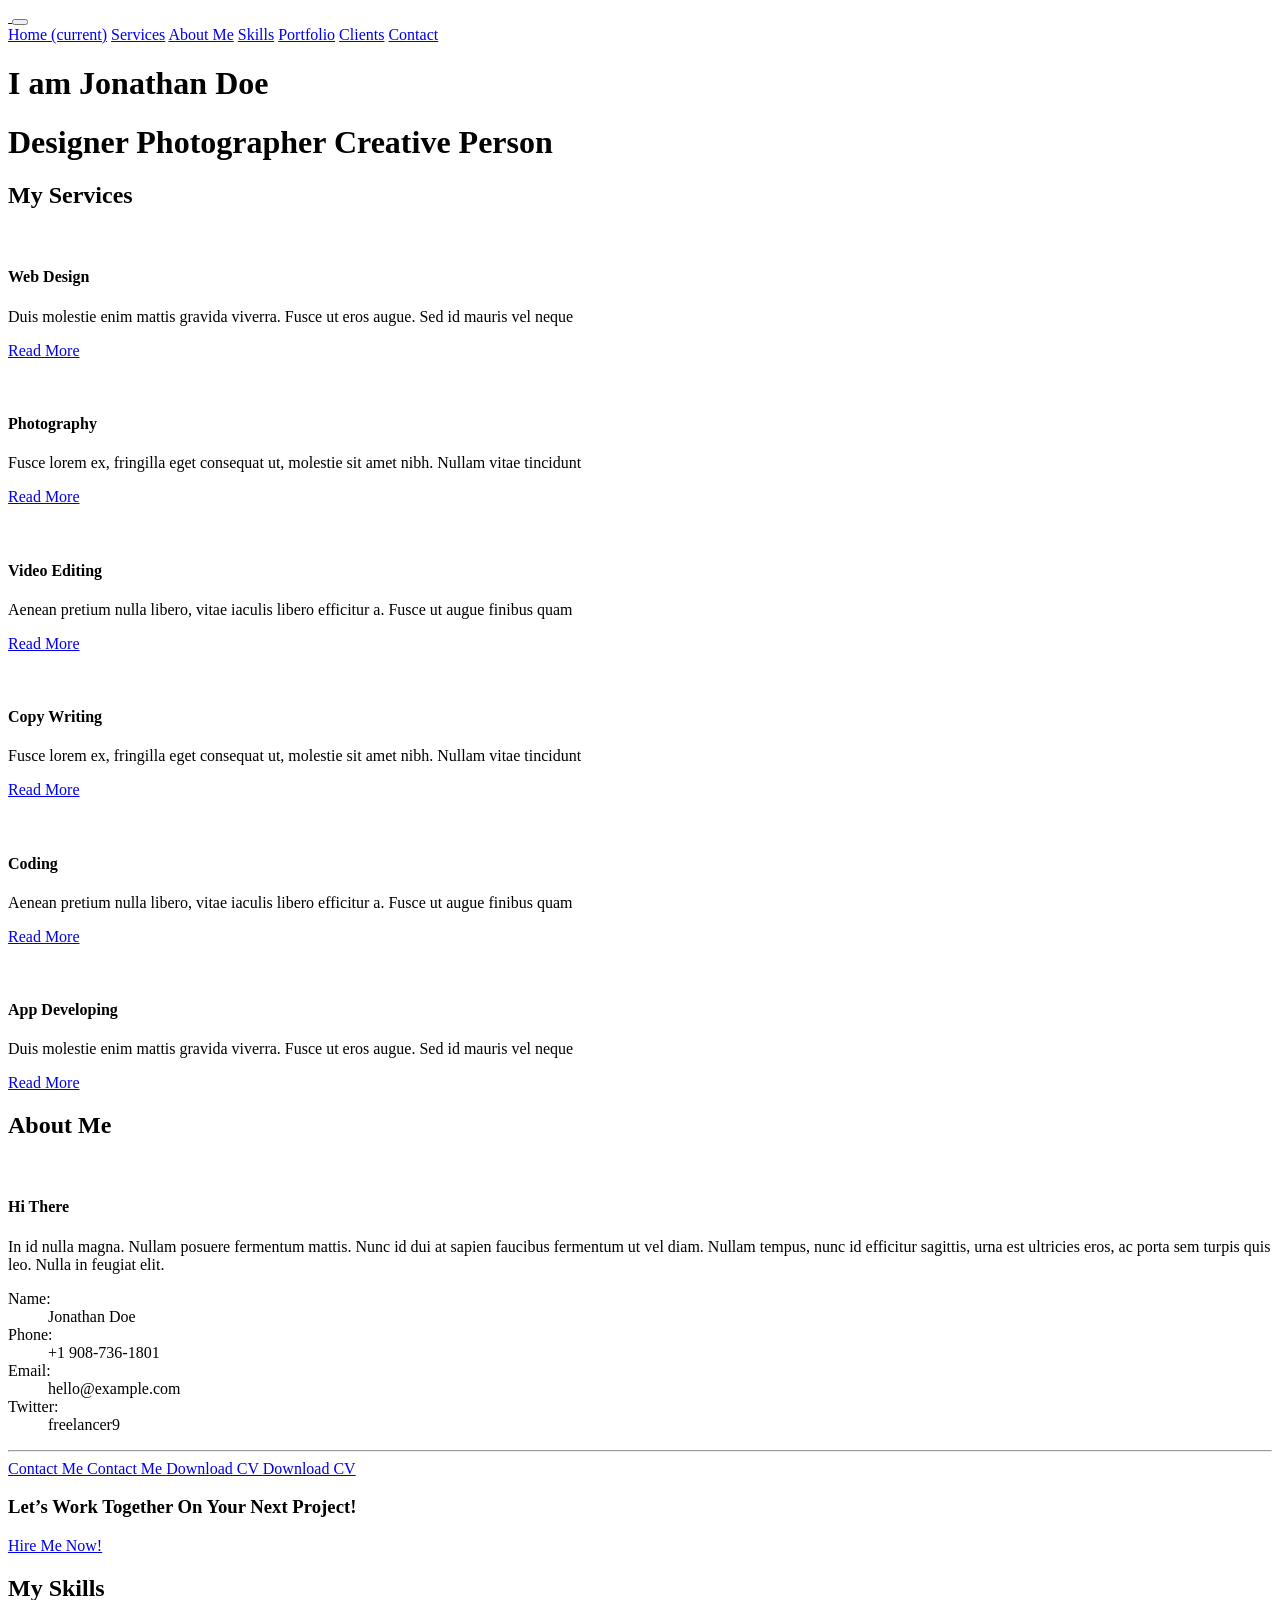
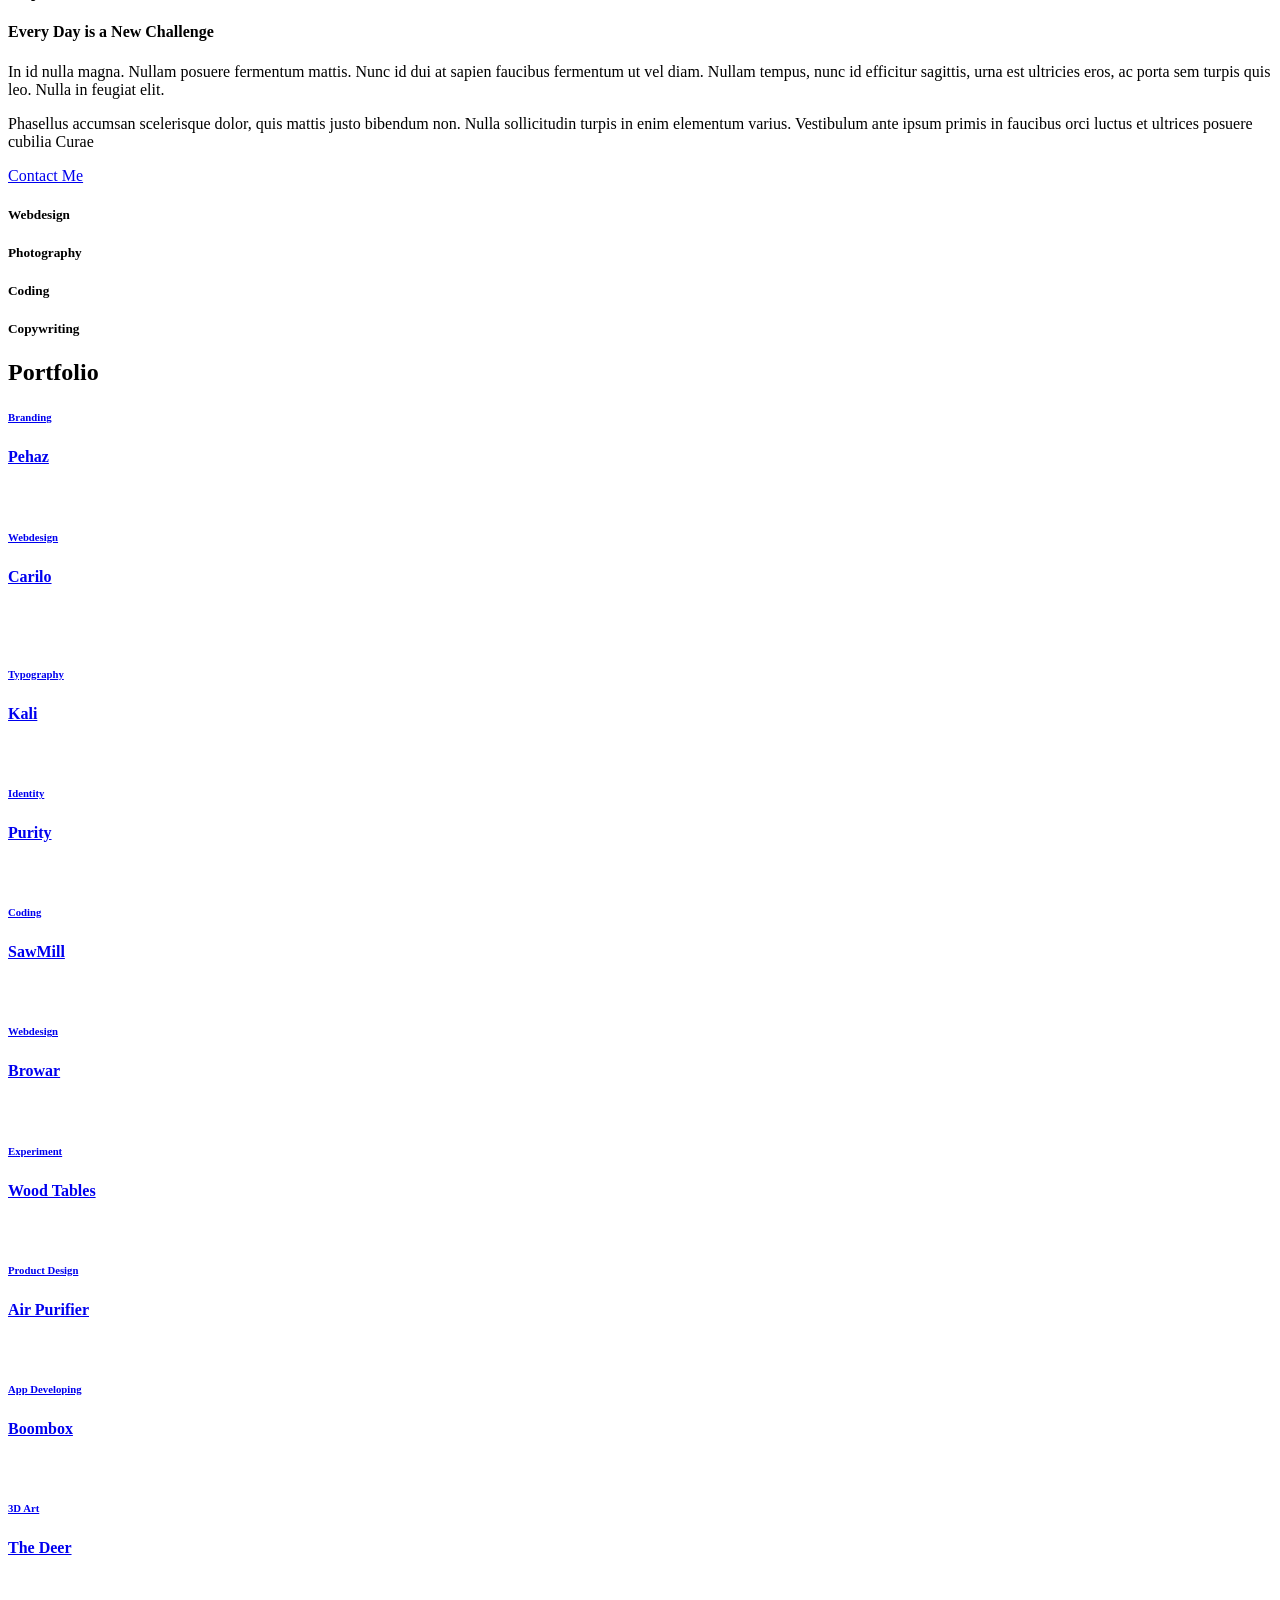
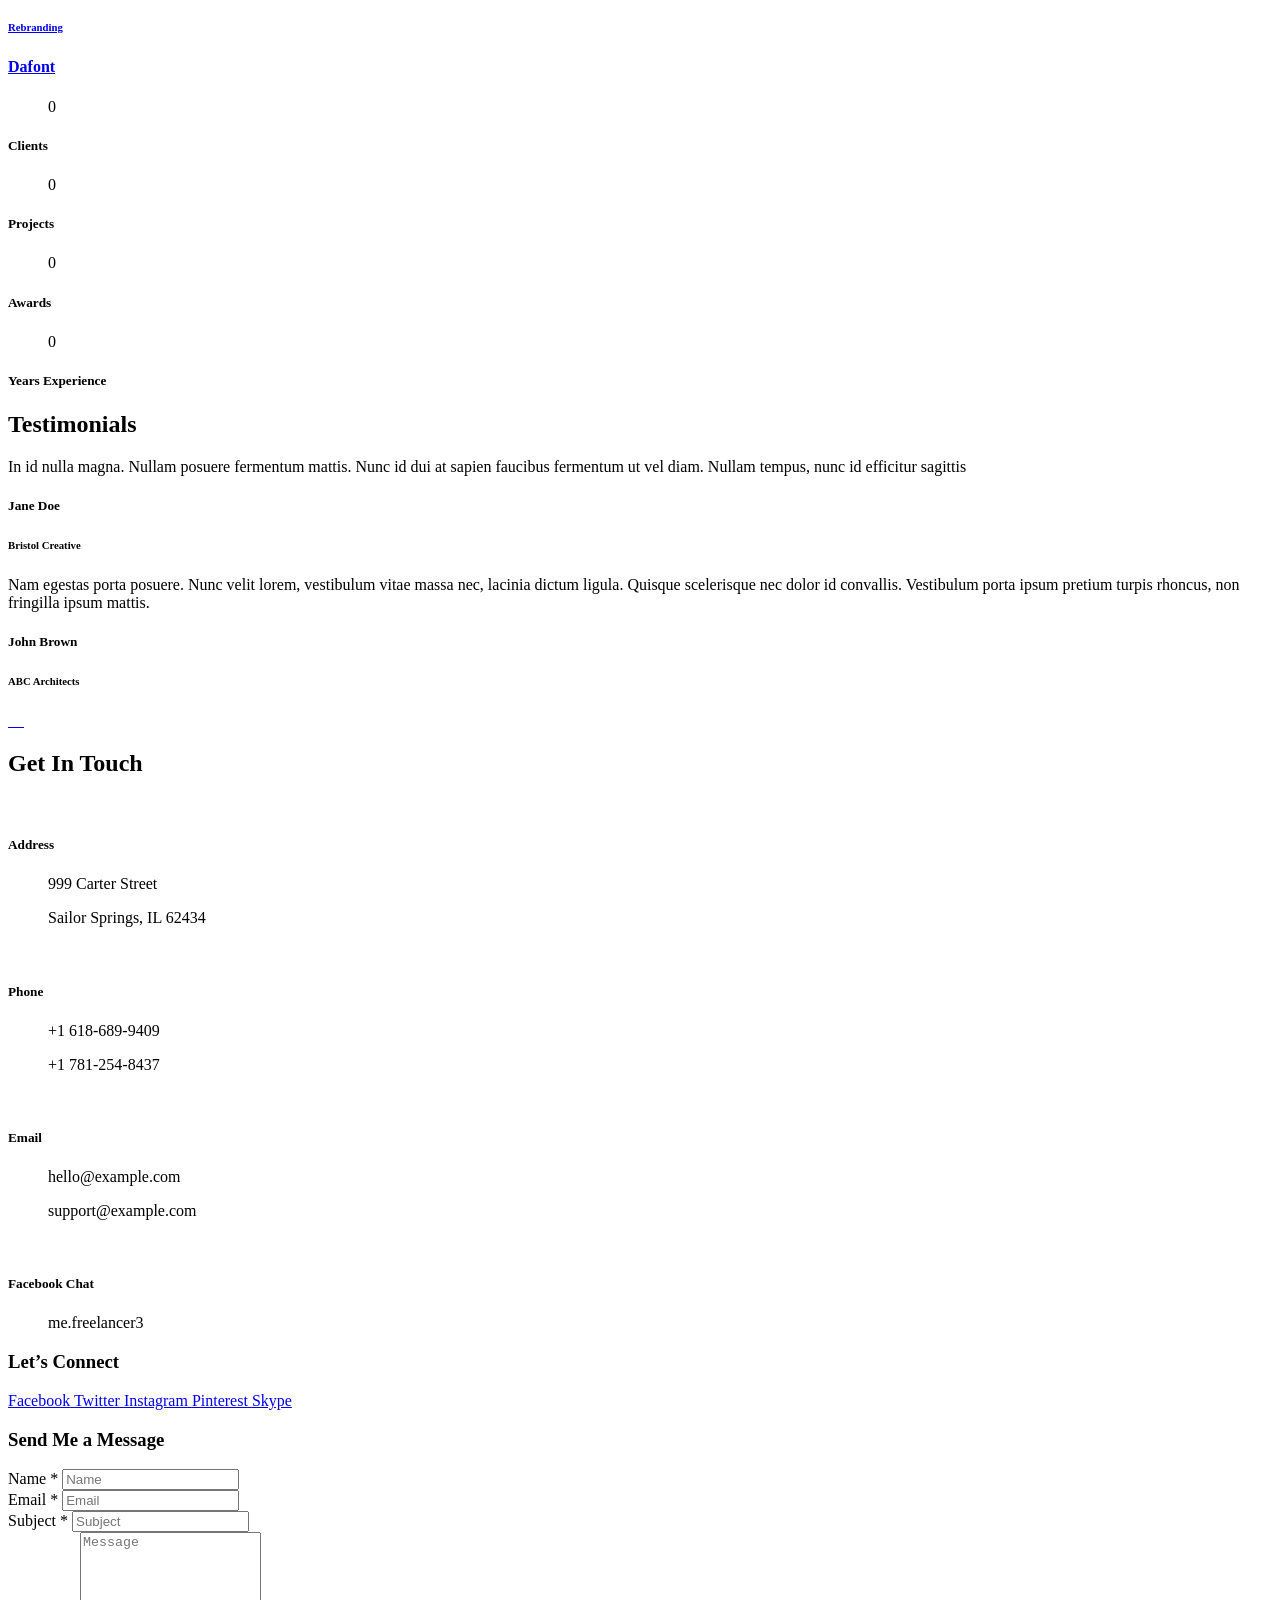
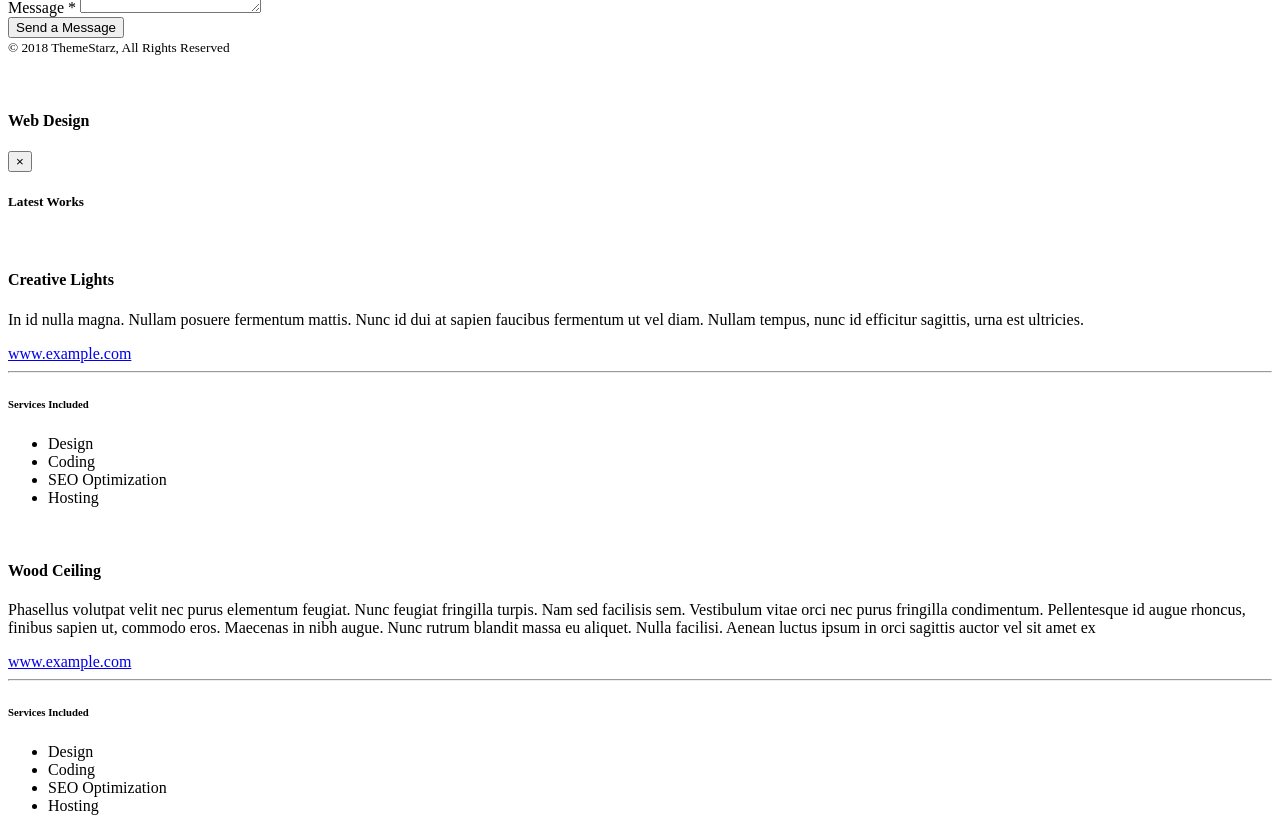
==== index.html @ 31e860c2 "Add files via upload" ====
<!doctype html>
<html lang="en">

<head>
    <meta charset="UTF-8">
    <meta name="viewport" content="width=device-width, initial-scale=1, shrink-to-fit=no">
    <meta name="author" content="ThemeStarz">

    <link rel="stylesheet" href="https://fonts.googleapis.com/css?family=Roboto:400,500,700">
    <link rel="stylesheet" href="assets/bootstrap/css/bootstrap.min.css" type="text/css">
    <link rel="stylesheet" href="assets/font-awesome/css/fontawesome-all.min.css">
    <link rel="stylesheet" href="assets/css/magnific-popup.css">
    <link rel="stylesheet" href="assets/css/odometer-theme-default.css">
    <link rel="stylesheet" href="assets/css/owl.carousel.min.css">
    <link rel="stylesheet" href="assets/css/style.css">
    <title>Selfer - Personal Portfolio Template</title>

</head>

<body data-spy="scroll" data-target=".navbar" class="has-loading-screen">
    <div class="ts-page-wrapper" id="page-top">
        <!--NAVIGATION ******************************************************************************************-->
        <nav class="navbar navbar-expand-lg navbar-light fixed-top bg-white">
            <div class="container">
                <a class="navbar-brand ts-push-down__50 position-absolute ts-bottom__0 bg-white pb-0 ts-z-index__1 ts-scroll" href="#page-top">
                    <img src="assets/img/logo.png" alt="">
                </a>
                <!--end navbar-brand-->
                <button class="navbar-toggler" type="button" data-toggle="collapse" data-target="#navbarNavAltMarkup" aria-controls="navbarNavAltMarkup" aria-expanded="false" aria-label="Toggle navigation">
                    <span class="navbar-toggler-icon"></span>
                </button>
                <!--end navbar-toggler-->
                <div class="collapse navbar-collapse" id="navbarNavAltMarkup">
                    <div class="navbar-nav d-block d-lg-flex ml-auto text-right">
                        <a class="nav-item nav-link active ts-scroll" href="#page-top">Home <span class="sr-only">(current)</span></a>
                        <a class="nav-item nav-link ts-scroll" href="#my-services">Services</a>
                        <a class="nav-item nav-link ts-scroll" href="#about-me">About Me</a>
                        <a class="nav-item nav-link ts-scroll" href="#my-skills">Skills</a>
                        <a class="nav-item nav-link ts-scroll" href="#portfolio">Portfolio</a>
                        <a class="nav-item nav-link ts-scroll" href="#testimonials">Clients</a>
                        <a class="nav-item nav-link ts-scroll mr-2" href="#form-contact">Contact</a>
                    </div>
                    <!--end navbar-nav-->
                </div>
                <!--end collapse-->
            </div>
            <!--end container-->
        </nav>
        <!--end navbar-->
        <!--*********************************************************************************************************-->
        <!--************ HERO ***************************************************************************************-->
        <!--*********************************************************************************************************-->
        <div id="ts-hero" class="ts-animate-hero-items">

            <!--HERO CONTENT ****************************************************************************************-->
            <div class="container position-relative h-100 ts-align__vertical">
                <div class="row w-100">
                    <div class="col-md-8">
                        <!--SOCIAL ICONS-->
                        <figure class="ts-social-icons mb-4">
                            <a href="#" class="mr-3">
                                <i class="fab fa-facebook"></i>
                            </a>
                            <a href="#" class="mr-3">
                                <i class="fab fa-twitter"></i>
                            </a>
                            <a href="#" class="mr-3">
                                <i class="fab fa-pinterest"></i>
                            </a>
                            <a href="#" class="mr-3">
                                <i class="fab fa-slack"></i>
                            </a>
                            <a href="#" class="mr-3">
                                <i class="fab fa-instagram"></i>
                            </a>
                        </figure>

                        <!--TITLE -->
                        <h1>I am Jonathan Doe</h1>
                        <h1 class="ts-bubble-border">
                            <span class="ts-title-rotate">
                                <span class="active">Designer</span>
                            <span>Photographer</span>
                            <span>Creative Person</span>
                            </span>
                        </h1>

                    </div>
                    <!--end col-md-8-->
                </div>
                <!--end row-->
                <a href="#my-services" class="ts-btn-effect position-absolute ts-bottom__0 ts-left__0 ts-scroll ml-3 mb-3">
                    <span class="ts-visible ts-circle__sm rounded-0 ts-bg-primary">
                        <i class="fa fa-arrow-down text-white"></i>
                    </span>
                    <span class="ts-hidden ts-circle__sm rounded-0">
                        <i class="fa fa-arrow-down text-white"></i>
                    </span>
                </a>

            </div>
            <!--end container-->
            <!--END HERO CONTENT ************************************************************************************-->

            <!--HERO BACKGROUND *************************************************************************************-->
            <div class="ts-background">
                <div class="ts-background-image" data-bg-image="assets/img/bg-hero.jpg"></div>
            </div>
            <!--END HERO BACKGROUND *********************************************************************************-->

        </div>
        <!--end #hero-->

        <!--*********************************************************************************************************-->
        <!--************ CONTENT ************************************************************************************-->
        <!--*********************************************************************************************************-->
        <main id="ts-content">

            <!--MY SERVICES ***********************************************************************************-->
            <section id="my-services" class="ts-block ts-xs-text-center pb-0">
                <div class="container">
                    <div class="ts-title text-center">
                        <h2>My Services</h2>
                    </div>
                    <!--end ts-title-->
                    <div class="row">
                        <div class="col-sm-6 col-md-4 col-xl-4">
                            <div class="ts-item" data-animate="ts-fadeInUp">
                                <div class="ts-item-content">
                                    <div class="ts-item-header">
                                        <figure class="icon">
                                            <img src="assets/img/icon-brushes.png" alt="">
                                        </figure>
                                        <!--end icon-->
                                    </div>
                                    <!--end ts-item-header-->
                                    <div class="ts-item-body">
                                        <h4>Web Design</h4>
                                        <p class="mb-0">
                                            Duis molestie enim mattis gravida viverra. Fusce ut eros augue. Sed id mauris vel neque
                                        </p>
                                    </div>
                                    <!--end ts-item-body-->
                                    <div class="ts-item-footer">
                                        <a href="#" data-toggle="modal" data-target="#modal" class="ts-link-arrow-effect">
                                            <span>Read More</span>
                                        </a>
                                    </div>
                                    <!--end ts-item-footer-->
                                </div>
                                <!--end ts-item-content-->
                            </div>
                            <!--end ts-item-->
                        </div>
                        <!--end col-xl-4-->
                        <div class="col-sm-6 col-md-4 col-xl-4">
                            <div class="ts-item" data-animate="ts-fadeInUp" data-delay=".1s">
                                <div class="ts-item-content">
                                    <div class="ts-item-header">
                                        <figure class="icon">
                                            <img src="assets/img/icon-camera.png" alt="">
                                        </figure>
                                        <!--end icon-->
                                    </div>
                                    <!--end ts-item-header-->
                                    <div class="ts-item-body">
                                        <h4>Photography</h4>
                                        <p class="mb-0">
                                            Fusce lorem ex, fringilla eget consequat ut, molestie sit amet nibh. Nullam vitae tincidunt
                                        </p>
                                    </div>
                                    <!--end ts-item-body-->
                                    <div class="ts-item-footer">
                                        <a href="#" data-toggle="modal" data-target="#modal" class="ts-link-arrow-effect">
                                            <span>Read More</span>
                                        </a>
                                    </div>
                                    <!--end ts-item-footer-->
                                </div>
                                <!--end ts-item-content-->
                            </div>
                            <!--end ts-item-->
                        </div>
                        <!--end col-xl-4-->
                        <div class="col-sm-6 col-md-4 col-xl-4">
                            <div class="ts-item" data-animate="ts-fadeInUp" data-delay=".2s">
                                <div class="ts-item-content">
                                    <div class="ts-item-header">
                                        <figure class="icon">
                                            <img src="assets/img/icon-video.png" alt="">
                                        </figure>
                                        <!--end icon-->
                                    </div>
                                    <!--end ts-item-header-->
                                    <div class="ts-item-body">
                                        <h4>Video Editing</h4>
                                        <p class="mb-0">
                                            Aenean pretium nulla libero, vitae iaculis libero efficitur a. Fusce ut augue finibus quam
                                        </p>
                                    </div>
                                    <!--end ts-item-body-->
                                    <div class="ts-item-footer">
                                        <a href="#" data-toggle="modal" data-target="#modal" class="ts-link-arrow-effect">
                                            <span>Read More</span>
                                        </a>
                                    </div>
                                    <!--end ts-item-footer-->
                                </div>
                                <!--end ts-item-content-->
                            </div>
                            <!--end ts-item-->
                        </div>
                        <!--end col-xl-4-->
                        <div class="col-sm-6 col-md-4 col-xl-4">
                            <div class="ts-item" data-animate="ts-fadeInUp" data-delay=".3s">
                                <div class="ts-item-content">
                                    <div class="ts-item-header">
                                        <figure class="icon">
                                            <img src="assets/img/icon-pencil.png" alt="">
                                        </figure>
                                        <!--end icon-->
                                    </div>
                                    <!--end ts-item-header-->
                                    <div class="ts-item-body">
                                        <h4>Copy Writing</h4>
                                        <p class="mb-0">
                                            Fusce lorem ex, fringilla eget consequat ut, molestie sit amet nibh. Nullam vitae tincidunt
                                        </p>
                                    </div>
                                    <!--end ts-item-body-->
                                    <div class="ts-item-footer">
                                        <a href="#" data-toggle="modal" data-target="#modal" class="ts-link-arrow-effect">
                                            <span>Read More</span>
                                        </a>
                                    </div>
                                    <!--end ts-item-footer-->
                                </div>
                                <!--end ts-item-content-->
                            </div>
                            <!--end ts-item-->
                        </div>
                        <!--end col-xl-4-->
                        <div class="col-sm-6 col-md-4 col-xl-4">
                            <div class="ts-item" data-animate="ts-fadeInUp" data-delay=".4s">
                                <div class="ts-item-content">
                                    <div class="ts-item-header">
                                        <figure class="icon">
                                            <img src="assets/img/icon-lcd.png" alt="">
                                        </figure>
                                        <!--end icon-->
                                    </div>
                                    <!--end ts-item-header-->
                                    <div class="ts-item-body">
                                        <h4>Coding</h4>
                                        <p class="mb-0">
                                            Aenean pretium nulla libero, vitae iaculis libero efficitur a. Fusce ut augue finibus quam
                                        </p>
                                    </div>
                                    <!--end ts-item-body-->
                                    <div class="ts-item-footer">
                                        <a href="#" data-toggle="modal" data-target="#modal" class="ts-link-arrow-effect">
                                            <span>Read More</span>
                                        </a>
                                    </div>
                                    <!--end ts-item-footer-->
                                </div>
                                <!--end ts-item-content-->
                            </div>
                            <!--end ts-item-->
                        </div>
                        <!--end col-xl-4-->
                        <div class="col-sm-6 col-md-4 col-xl-4">
                            <div class="ts-item" data-animate="ts-fadeInUp" data-delay=".5s">
                                <div class="ts-item-content">
                                    <div class="ts-item-header">
                                        <figure class="icon">
                                            <img src="assets/img/icon-phone.png" alt="">
                                        </figure>
                                        <!--end icon-->
                                    </div>
                                    <!--end ts-item-header-->
                                    <div class="ts-item-body">
                                        <h4>App Developing</h4>
                                        <p class="mb-0">
                                            Duis molestie enim mattis gravida viverra. Fusce ut eros augue. Sed id mauris vel neque
                                        </p>
                                    </div>
                                    <!--end ts-item-body-->
                                    <div class="ts-item-footer">
                                        <a href="#" data-toggle="modal" data-target="#modal" class="ts-link-arrow-effect">
                                            <span>Read More</span>
                                        </a>
                                    </div>
                                    <!--end ts-item-footer-->
                                </div>
                                <!--end ts-item-content-->
                            </div>
                            <!--end ts-item-->
                        </div>
                        <!--end col-xl-4-->

                    </div>
                    <!--end row-->
                </div>
                <!--end container-->
            </section>
            <!--END MY SERVICES *************************************************************************************-->

            <section id="about-me" class="ts-block pb-4">
                <div class="container">
                    <div class="ts-title text-center">
                        <h2>About Me</h2>
                    </div>
                    <!--end ts-title-->
                    <div class="row ts-align__vertical">
                        <div class="col-md-6">
                            <img src="assets/img/img-man-looking.jpg" alt="" class="mw-100 mb-5">
                        </div>
                        <div class="col-md-6">
                            <h4 class="ts-bubble-border">Hi There</h4>
                            <p>
                                In id nulla magna. Nullam posuere fermentum mattis. Nunc id dui at sapien faucibus fermentum ut vel diam. Nullam tempus, nunc id efficitur sagittis, urna est ultricies eros, ac porta sem turpis quis leo. Nulla in feugiat elit.
                            </p>
                            <dl class="ts-column-count-2">
                                <dt>Name:</dt>
                                <dd>Jonathan Doe</dd>
                                <dt>Phone:</dt>
                                <dd>+1 908-736-1801</dd>
                                <dt>Email:</dt>
                                <dd>hello@example.com</dd>
                                <dt>Twitter:</dt>
                                <dd>freelancer9</dd>
                            </dl>
                            <hr class="ts-hr-light mb-5">
                            <a href="#contact" class="ts-btn-effect mr-2">
                                <span class="ts-visible btn btn-primary ts-btn-arrow">Contact Me</span>
                                <span class="ts-hidden btn btn-primary ts-btn-arrow" data-bg-color="#d44729">Contact Me</span>
                            </a>
                            <!--<a href="#contact" class="btn btn-primary ts-btn-arrow mr-2">Contact Me</a>-->
                            <!--<a href="#contact" class="btn btn-outline-light ts-btn-border-light">-->
                            <!--<i class="fa fa-download small mr-2"></i>-->
                            <!--Download CV-->
                            <!--</a>-->
                            <a href="#contact" class="ts-btn-effect mr-2">
                                <span class="ts-visible btn btn-outline-light">
                                    <i class="fa fa-download small mr-2"></i>
                                    Download CV
                                </span>
                                <span class="ts-hidden btn btn-light bg-white">
                                    <i class="fa fa-download small mr-2"></i>
                                    Download CV
                                </span>
                            </a>
                        </div>
                    </div>
                    <!--end row-->
                </div>
            </section>

            <section class="ts-block">
                <div class="container">
                    <div class="text-center px-5 pt-5 position-relative">
                        <h3 class="my-3">
                            Let’s Work Together On Your Next Project!
                        </h3>
                        <a href="#contact" class="btn btn-primary mr-2 ts-push-down__50 ts-has-talk-arrow">Hire Me Now!</a>
                        <div class="ts-background ts-opacity__20" data-bg-image="assets/img/bg-keyboard.jpg"></div>
                    </div>
                </div>
            </section>

            <section id="my-skills" class="ts-block pb-5">
                <div class="container">
                    <div class="ts-title text-center">
                        <h2>My Skills</h2>
                    </div>
                    <!--end ts-title-->
                    <h4>Every Day is a New Challenge</h4>
                    <div class="row">
                        <div class="col-md-6">
                            <p>
                                In id nulla magna. Nullam posuere fermentum mattis. Nunc id dui at sapien faucibus fermentum ut vel diam. Nullam tempus, nunc id efficitur sagittis, urna est ultricies eros, ac porta sem turpis quis leo. Nulla in feugiat elit.
                            </p>
                            <p>
                                Phasellus accumsan scelerisque dolor, quis mattis justo bibendum non. Nulla sollicitudin turpis in enim elementum varius. Vestibulum ante ipsum primis in faucibus orci luctus et ultrices posuere cubilia Curae
                            </p>
                            <a href="#contact" class="btn btn-outline-light mb-5">Contact Me</a>
                        </div>
                        <!--end col-md-6-->
                        <div class="col-md-6">
                            <div class="progress" data-progress-width="100%">
                                <h5 class="ts-progress-title">Webdesign</h5>
                                <figure class="ts-progress-value"></figure>
                                <div class="progress-bar" role="progressbar" aria-valuenow="0" aria-valuemin="0" aria-valuemax="100"></div>
                            </div>
                            <!--end progress-->
                            <div class="progress" data-progress-width="80%">
                                <h5 class="ts-progress-title">Photography</h5>
                                <figure class="ts-progress-value"></figure>
                                <div class="progress-bar" role="progressbar" aria-valuenow="0" aria-valuemin="0" aria-valuemax="100"></div>
                            </div>
                            <!--end progress-->
                            <div class="progress" data-progress-width="90%">
                                <h5 class="ts-progress-title">Coding</h5>
                                <figure class="ts-progress-value"></figure>
                                <div class="progress-bar" role="progressbar" aria-valuenow="0" aria-valuemin="0" aria-valuemax="100"></div>
                            </div>
                            <!--end progress-->
                            <div class="progress" data-progress-width="60%">
                                <h5 class="ts-progress-title">Copywriting</h5>
                                <figure class="ts-progress-value"></figure>
                                <div class="progress-bar" role="progressbar" aria-valuenow="0" aria-valuemin="0" aria-valuemax="100"></div>
                            </div>
                            <!--end progress-->
                        </div>
                        <!--end col-md-6-->
                    </div>
                    <!--end row-->
                </div>
                <!--end container-->
            </section>

            <section class="ts-block pb-5" id="portfolio">
                <div class="container">
                    <div class="ts-title">
                        <h2>Portfolio</h2>
                    </div>
                    <!--end ts-title-->
                    <div class="card-columns ts-gallery ts-column-count-4">
                        <a href="assets/img/img-work-01.png" class="card ts-gallery__item popup-image" data-animate="ts-fadeInUp">
                            <div class="ts-gallery__item-description">
                                <h6 class="ts-opacity__50">Branding</h6>
                                <h4>Pehaz</h4>
                            </div>
                            <img src="assets/img/img-work-01.png" class="card-img" alt="">
                            <!--end ts-gallery__image-->
                        </a>
                        <!--end card ts-gallery__item-->
                        <a href="assets/img/img-work-02.png" class="card ts-gallery__item popup-image" data-animate="ts-fadeInUp">
                            <div class="ts-gallery__image">
                                <div class="ts-gallery__item-description">
                                    <h6 class="ts-opacity__50">Webdesign</h6>
                                    <h4>Carilo</h4>
                                </div>
                                <img src="assets/img/img-work-02.png" class="card-img" alt="">
                                <!--end ts-gallery__item-description-->
                            </div>
                            <!--end ts-gallery__image-->
                        </a>
                        <!--end card ts-gallery__item-->
                        <a href="assets/img/img-work-03.png" class="card ts-gallery__item popup-image" data-animate="ts-fadeInUp">
                            <div class="ts-gallery__image">
                                <img src="assets/img/img-work-03.png" class="card-img" alt="">
                                <div class="ts-gallery__item-description">
                                    <h6 class="ts-opacity__50">Typography</h6>
                                    <h4>Kali</h4>
                                </div>
                                <!--end ts-gallery__item-description-->
                            </div>
                            <!--end ts-gallery__image-->
                        </a>
                        <!--end card ts-gallery__item-->
                        <a href="assets/img/img-work-04.png" class="card ts-gallery__item popup-image" data-animate="ts-fadeInUp">
                            <div class="ts-gallery__image">
                                <img src="assets/img/img-work-04.png" class="card-img" alt="">
                                <div class="ts-gallery__item-description">
                                    <h6 class="ts-opacity__50">Identity</h6>
                                    <h4>Purity</h4>
                                </div>
                                <!--end ts-gallery__item-description-->
                            </div>
                            <!--end ts-gallery__image-->
                        </a>
                        <!--end card ts-gallery__item-->
                        <a href="assets/img/img-work-05.png" class="card ts-gallery__item popup-image" data-animate="ts-fadeInUp">
                            <div class="ts-gallery__image">
                                <img src="assets/img/img-work-05.png" class="card-img" alt="">
                                <div class="ts-gallery__item-description">
                                    <h6 class="ts-opacity__50">Coding</h6>
                                    <h4>SawMill</h4>
                                </div>
                                <!--end ts-gallery__item-description-->
                            </div>
                            <!--end ts-gallery__image-->
                        </a>
                        <!--end card ts-gallery__item-->
                        <a href="assets/img/img-work-06.png" class="card ts-gallery__item popup-image" data-animate="ts-fadeInUp">
                            <div class="ts-gallery__image">
                                <img src="assets/img/img-work-06.png" class="card-img" alt="">
                                <div class="ts-gallery__item-description">
                                    <h6 class="ts-opacity__50">Webdesign</h6>
                                    <h4>Browar</h4>
                                </div>
                                <!--end ts-gallery__item-description-->
                            </div>
                            <!--end ts-gallery__image-->
                        </a>
                        <!--end card ts-gallery__item-->
                        <a href="assets/img/img-work-07.png" class="card ts-gallery__item popup-image" data-animate="ts-fadeInUp">
                            <div class="ts-gallery__image">
                                <img src="assets/img/img-work-07.png" class="card-img" alt="">
                                <div class="ts-gallery__item-description">
                                    <h6 class="ts-opacity__50">Experiment</h6>
                                    <h4>Wood Tables</h4>
                                </div>
                                <!--end ts-gallery__item-description-->
                            </div>
                            <!--end ts-gallery__image-->
                        </a>
                        <!--end card ts-gallery__item-->
                        <a href="assets/img/img-work-08.png" class="card ts-gallery__item popup-image" data-animate="ts-fadeInUp">
                            <div class="ts-gallery__image">
                                <img src="assets/img/img-work-08.png" class="card-img" alt="">
                                <div class="ts-gallery__item-description">
                                    <h6 class="ts-opacity__50">Product Design</h6>
                                    <h4>Air Purifier</h4>
                                </div>
                                <!--end ts-gallery__item-description-->
                            </div>
                            <!--end ts-gallery__image-->
                        </a>
                        <!--end card ts-gallery__item-->
                        <a href="assets/img/img-work-10.png" class="card ts-gallery__item popup-image" data-animate="ts-fadeInUp">
                            <div class="ts-gallery__image">
                                <img src="assets/img/img-work-10.png" class="card-img" alt="">
                                <div class="ts-gallery__item-description">
                                    <h6 class="ts-opacity__50">App Developing</h6>
                                    <h4>Boombox</h4>
                                </div>
                                <!--end ts-gallery__item-description-->
                            </div>
                            <!--end ts-gallery__image-->
                        </a>
                        <!--end card ts-gallery__item-->
                        <a href="assets/img/img-work-11.png" class="card ts-gallery__item popup-image" data-animate="ts-fadeInUp">
                            <div class="ts-gallery__image">
                                <img src="assets/img/img-work-11.png" class="card-img" alt="">
                                <div class="ts-gallery__item-description">
                                    <h6 class="ts-opacity__50">3D Art</h6>
                                    <h4>The Deer</h4>
                                </div>
                                <!--end ts-gallery__item-description-->
                            </div>
                            <!--end ts-gallery__image-->
                        </a>
                        <!--end card ts-gallery__item-->
                        <a href="assets/img/img-work-09.png" class="card ts-gallery__item popup-image" data-animate="ts-fadeInUp">
                            <div class="ts-gallery__image">
                                <img src="assets/img/img-work-09.png" class="card-img" alt="">
                                <div class="ts-gallery__item-description">
                                    <h6 class="ts-opacity__50">Rebranding</h6>
                                    <h4>Dafont</h4>
                                </div>
                                <!--end ts-gallery__item-description-->
                            </div>
                            <!--end ts-gallery__image-->
                        </a>
                        <!--end card ts-gallery__item-->
                    </div>
                    <!--end ts-gallery-->
                </div>
                <!--end container-->
            </section>
            <!--end portfolio-->

            <section class="ts-block" data-bg-image="assets/img/bg-man-sitting.jpg">
                <div class="container ts-promo-numbers">
                    <div class="row">
                        <div class="col-sm-6 col-md-3">
                            <div class="ts-promo-number text-center">
                                <figure class="odometer" data-odometer-final="43">0</figure>
                                <h5>Clients</h5>
                            </div>
                            <!--end ts-promo-number-->
                        </div>
                        <!--end col-md-3-->
                        <div class="col-sm-6 col-md-3">
                            <div class="ts-promo-number text-center">
                                <figure class="odometer" data-odometer-final="68">0</figure>
                                <h5>Projects</h5>
                            </div>
                            <!--end ts-promo-number-->
                        </div>
                        <!--end col-md-3-->
                        <div class="col-sm-6 col-md-3">
                            <div class="ts-promo-number text-center">
                                <figure class="odometer" data-odometer-final="17">0</figure>
                                <h5>Awards</h5>
                            </div>
                            <!--end ts-promo-number-->
                        </div>
                        <!--end col-md-3-->
                        <div class="col-sm-6 col-md-3">
                            <div class="ts-promo-number text-center">
                                <figure class="odometer" data-odometer-final="12">0</figure>
                                <h5>Years Experience</h5>
                            </div>
                            <!--end ts-promo-number-->
                        </div>
                        <!--end col-md-3-->
                    </div>
                </div>
            </section>
            <!--end ts-block-->

            <section id="testimonials" class="ts-block text-center pb-5">
                <div class="container">
                    <div class="ts-title">
                        <h2>Testimonials</h2>
                    </div>
                    <!--end ts-title-->
                    <div class="row">
                        <div class="col-md-8 offset-md-2">
                            <div class="owl-carousel" data-owl-dots="1" data-owl-loop="1" data-animate="ts-fadeInUp">
                                <div class="slide mb-5">
                                    <figure class="d-inline-block p-3 ts-bg-primary text-white ts-has-talk-arrow">
                                        <i class="fa fa-quote-right"></i>
                                    </figure>
                                    <p class="ts-h5">
                                        In id nulla magna. Nullam posuere fermentum mattis. Nunc id dui at sapien faucibus fermentum ut vel diam. Nullam tempus, nunc id efficitur sagittis
                                    </p>
                                    <div class="ts-circle__lg mb-3" data-bg-image="assets/img/person.jpg"></div>
                                    <h5>Jane Doe</h5>
                                    <h6 class="ts-opacity__40">Bristol Creative</h6>
                                </div>
                                <!--end slide-->
                                <div class="slide mb-5">
                                    <figure class="d-inline-block p-3 ts-bg-primary text-white ts-has-talk-arrow">
                                        <i class="fa fa-quote-right"></i>
                                    </figure>
                                    <p class="ts-h5">
                                        Nam egestas porta posuere. Nunc velit lorem, vestibulum vitae massa nec, lacinia dictum ligula. Quisque scelerisque nec dolor id convallis. Vestibulum porta ipsum pretium turpis rhoncus, non fringilla ipsum mattis.
                                    </p>
                                    <div class="ts-circle__lg mb-3" data-bg-image="assets/img/person-02.jpg"></div>
                                    <h5>John Brown</h5>
                                    <h6 class="ts-opacity__40">ABC Architects</h6>
                                </div>
                                <!--end slide-->
                            </div>
                            <!--end owl-carousel-->
                        </div>
                        <!--end col-md-8-->
                    </div>
                    <!--end row-->
                </div>
                <!--end container-->
            </section>
            <!--end #testimonials ts-block-->

            <!--LOGOS ***********************************************************************************************-->
            <section id="partners" class="ts-block py-4">
                <!--container-->
                <div class="container">
                    <!--block of logos-->
                    <div class="d-block d-md-flex justify-content-between align-items-center text-center ts-partners py-3">
                        <a href="#">
                            <img src="assets/img/logo-01-w.png" alt="">
                        </a>
                        <a href="#">
                            <img src="assets/img/logo-02-w.png" alt="">
                        </a>
                        <a href="#">
                            <img src="assets/img/logo-03-w.png" alt="">
                        </a>
                        <a href="#">
                            <img src="assets/img/logo-04-w.png" alt="">
                        </a>
                        <a href="#">
                            <img src="assets/img/logo-05-w.png" alt="">
                        </a>
                    </div>
                    <!--end logos-->
                </div>
                <!--end container-->
            </section>
            <!--END LOGOS *******************************************************************************************-->

        </main>
        <!--end #content-->

        <!--*********************************************************************************************************-->
        <!--************ FOOTER *************************************************************************************-->
        <!--*********************************************************************************************************-->
        <footer id="ts-footer" class="mt-5">

            <section id="contact" class="ts-block ts-separate-bg-element" data-bg-image="assets/img/bg-man-wall.jpg" data-bg-image-opacity=".1">
                <div class="container">
                    <div class="ts-title text-center">
                        <h2 class="ts-bubble-border">Get In Touch</h2>
                    </div>
                    <div class="row ts-xs-text-center ">
                        <div class="col-sm-6 col-md-3 mb-4" data-animate="ts-fadeInUp">
                            <img src="assets/img/icon-pin.png" class="mb-4" alt="">
                            <h5>Address</h5>
                            <div class="ts-opacity__50">
                                <figure class="mb-0">999 Carter Street</figure>
                                <figure>Sailor Springs, IL 62434</figure>
                            </div>
                            <!--end ts-opacity__50-->
                        </div>
                        <!--end col-md-3-->
                        <div class="col-sm-6 col-md-3 mb-4" data-animate="ts-fadeInUp" data-delay=".1s">
                            <img src="assets/img/icon-phone-02.png" class="mb-4" alt="">
                            <h5>Phone</h5>
                            <div class="ts-opacity__50">
                                <figure class="mb-0">+1 618-689-9409</figure>
                                <figure>+1 781-254-8437</figure>
                            </div>
                            <!--end ts-opacity__50-->
                        </div>
                        <!--end col-md-3-->
                        <div class="col-sm-6 col-md-3 mb-4" data-animate="ts-fadeInUp" data-delay=".2s">
                            <img src="assets/img/icon-envelope.png" class="mb-4" alt="">
                            <h5>Email</h5>
                            <div class="ts-opacity__50">
                                <figure class="mb-0">hello@example.com</figure>
                                <figure>support@example.com</figure>
                            </div>
                            <!--end ts-opacity__50-->
                        </div>
                        <!--end col-md-3-->
                        <div class="col-sm-6 col-md-3 mb-4" data-animate="ts-fadeInUp" data-delay=".3s">
                            <img src="assets/img/icon-talk-bubble.png" class="mb-4" alt="">
                            <h5>Facebook Chat</h5>
                            <div class="ts-opacity__50">
                                <figure>me.freelancer3</figure>
                            </div>
                            <!--end ts-opacity__50-->
                        </div>
                        <!--end col-md-3-->
                    </div>
                    <!--end row-->

                    <div class="pt-5">
                        <div class="row">
                            <div class="col-md-4">
                                <h3>Let’s Connect</h3>
                                <div class="ts-column-count-sm-2">
                                    <a href="#" class="mb-3 d-flex text-white ts-align__vertical">
                                    <span class="ts-circle__xs border border-white ts-border-light mr-4">
                                        <i class="fab fa-facebook-f"></i>
                                    </span>
                                        <span>Facebook</span>
                                    </a>
                                    <!--end link-->
                                    <a href="#" class="mb-3 d-flex text-white ts-align__vertical">
                                    <span class="ts-circle__xs border border-white ts-border-light mr-4">
                                        <i class="fab fa-twitter"></i>
                                    </span>
                                        <span>Twitter</span>
                                    </a>
                                    <!--end link-->
                                    <a href="#" class="mb-3 d-flex text-white ts-align__vertical">
                                    <span class="ts-circle__xs border border-white ts-border-light mr-4">
                                        <i class="fab fa-instagram"></i>
                                    </span>
                                        <span>Instagram</span>
                                    </a>
                                    <!--end link-->
                                    <a href="#" class="mb-3 d-flex text-white ts-align__vertical">
                                    <span class="ts-circle__xs border border-white ts-border-light mr-4">
                                        <i class="fab fa-pinterest-p"></i>
                                    </span>
                                        <span>Pinterest</span>
                                    </a>
                                    <!--end link-->
                                    <a href="#" class="mb-3 d-flex text-white ts-align__vertical">
                                    <span class="ts-circle__xs border border-white ts-border-light mr-4">
                                        <i class="fab fa-skype"></i>
                                    </span>
                                        <span>Skype</span>
                                    </a>
                                    <!--end link-->
                                </div>
                            </div>
                            <!--end col-md-4-->
                            <div class="col-md-8">
                                <h3>Send Me a Message</h3>
                                <form id="form-contact" method="post" class="clearfix ts-form ts-form-email" data-php-path="assets/php/email.php">
                                    <div class="row">
                                        <div class="col-md-6 col-sm-6">
                                            <div class="form-group">
                                                <label for="form-contact-name">Name *</label>
                                                <input type="text" class="form-control" id="form-contact-name" name="name" placeholder="Name" required>
                                            </div>
                                            <!--end form-group -->
                                        </div>
                                        <!--end col-md-6 col-sm-6 -->
                                        <div class="col-md-6 col-sm-6">
                                            <div class="form-group">
                                                <label for="form-contact-email">Email *</label>
                                                <input type="email" class="form-control" id="form-contact-email" name="email" placeholder="Email" required>
                                            </div>
                                            <!--end form-group -->
                                        </div>
                                        <!--end col-md-6 col-sm-6 -->
                                    </div>
                                    <!--end row -->
                                    <div class="form-group">
                                        <label for="form-contact-subject">Subject *</label>
                                        <input type="email" class="form-control" id="form-contact-subject" name="subject" placeholder="Subject" required>
                                    </div>
                                    <!--end form-group -->
                                    <div class="row">
                                        <div class="col-md-12">
                                            <div class="form-group">
                                                <label for="form-contact-message">Message *</label>
                                                <textarea class="form-control" id="form-contact-message" rows="5" name="message" placeholder="Message" required></textarea>
                                            </div>
                                            <!--end form-group -->
                                        </div>
                                        <!--end col-md-12 -->
                                    </div>
                                    <!--end row -->
                                    <div class="form-group clearfix">
                                        <button type="submit" class="btn btn-primary float-right ts-btn-arrow" id="form-contact-submit">Send a Message</button>
                                    </div>
                                    <!--end form-group -->
                                    <div class="form-contact-status"></div>
                                </form>
                                <!--end form-contact -->
                            </div>
                        </div>
                        <!--end row-->
                    </div>
                </div>
                <!--end container-->
            </section>
            <!--end #contact-->

            <div class="text-dark bg-white">
                <div class="container py-3 position-relative">
                    <small>© 2018 ThemeStarz, All Rights Reserved</small>
                    <a href="#page-top" class="ts-circle__xs rounded-0 bg-dark position-absolute ts-right__0 ts-top__0 ts-push-up__50 ts-scroll">
                        <i class="fa fa-arrow-up text-white"></i>
                    </a>
                </div>
            </div>

        </footer>
        <!--end #footer-->

    </div>
    <!--end page-->

    <!-- Modal -->
    <div class="modal fade text-dark" id="modal" tabindex="-1" role="dialog" aria-labelledby="modal" aria-hidden="true">
        <div class="modal-dialog modal-dialog-centered modal-lg" role="document">
            <div class="modal-content border-0 rounded-0">
                <div class="modal-header bg-light px-5 pt-0 pb-5">
                    <div class="ts-title mb-0">
                        <figure class="ts-circle__md bg-dark rounded-0">
                            <img src="assets/img/icon-brushes.png" alt="">
                        </figure>
                        <h4 class="mb-0">Web Design</h4>
                    </div>

                    <button type="button" class="close position-absolute ts-top__0 ts-right__0 m-2" data-dismiss="modal" aria-label="Close">
                        <span aria-hidden="true" class="text-white">&times;</span>
                    </button>
                </div>
                <div class="modal-body p-5">
                    <h5 class="mb-4">Latest Works</h5>
                    <div class="owl-carousel" data-owl-dots="1">
                        <div class="slide">
                            <div class="container-fluid">
                                <div class="row">
                                    <div class="col-md-4">
                                        <img src="assets/img/img-work-detail-01.jpg" alt="">
                                    </div>
                                    <div class="col-md-8">
                                        <h4 class="mb-3">Creative Lights</h4>
                                        <p>
                                            In id nulla magna. Nullam posuere fermentum mattis. Nunc id dui at sapien faucibus fermentum ut vel diam. Nullam tempus, nunc id efficitur sagittis, urna est ultricies.
                                        </p>
                                        <a href="#" class="mb-4 text-dark d-block">
                                            <i class="fa fa-globe ts-opacity__50 mr-2"></i>
                                            www.example.com
                                        </a>
                                        <hr>
                                        <h6>Services Included</h6>
                                        <ul class="list-unstyled ts-opacity__50">
                                            <li>Design</li>
                                            <li>Coding</li>
                                            <li>SEO Optimization</li>
                                            <li>Hosting</li>
                                        </ul>
                                    </div>
                                    <!--end col-md-8-->
                                </div>
                                <!--end row-->
                            </div>
                            <!--end container-fluid-->
                        </div>
                        <!--end slide-->
                        <div class="slide">
                            <div class="container-fluid">
                                <div class="row">
                                    <div class="col-md-4">
                                        <img src="assets/img/img-work-detail-02.jpg" alt="">
                                    </div>
                                    <div class="col-md-8">
                                        <h4 class="mb-3">Wood Ceiling</h4>
                                        <p>
                                            Phasellus volutpat velit nec purus elementum feugiat. Nunc feugiat fringilla turpis. Nam sed facilisis sem. Vestibulum vitae orci nec purus fringilla condimentum. Pellentesque id augue rhoncus, finibus sapien ut, commodo eros. Maecenas in nibh augue.
                                            Nunc rutrum blandit massa eu aliquet. Nulla facilisi. Aenean luctus ipsum in orci sagittis auctor vel sit amet ex
                                        </p>
                                        <a href="#" class="mb-4 text-dark d-block">
                                            <i class="fa fa-globe ts-opacity__50 mr-2"></i>
                                            www.example.com
                                        </a>
                                        <hr>
                                        <h6>Services Included</h6>
                                        <ul class="list-unstyled ts-opacity__50">
                                            <li>Design</li>
                                            <li>Coding</li>
                                            <li>SEO Optimization</li>
                                            <li>Hosting</li>
                                        </ul>
                                    </div>
                                    <!--end col-md-8-->
                                </div>
                                <!--end row-->
                            </div>
                            <!--end container-fluid-->
                        </div>
                        <!--end slide-->
                    </div>
                    <!--end owl-carousel-->
                </div>
                <!--end modal-body-->
            </div>
            <!--end modal-content-->
        </div>
        <!--end modal-dialog-->
    </div>
    <!--end modal-->

    <script src="assets/js/custom.hero.js"></script>
    <script src="assets/js/jquery-3.3.1.min.js"></script>
    <script src="assets/js/popper.min.js"></script>
    <script src="assets/bootstrap/js/bootstrap.min.js"></script>
    <script src="assets/js/imagesloaded.pkgd.min.js"></script>
    <script src="assets/js/isInViewport.jquery.js"></script>
    <script src="assets/js/jquery.magnific-popup.min.js"></script>
    <script src="assets/js/scrolla.jquery.min.js"></script>
    <script src="assets/js/jquery.validate.min.js"></script>
    <script src="assets/js/jquery-validate.bootstrap-tooltip.min.js"></script>
    <script src="assets/js/odometer.min.js"></script>
    <script src="assets/js/owl.carousel.min.js"></script>
    <script src="assets/js/custom.js"></script>

</body>

</html>
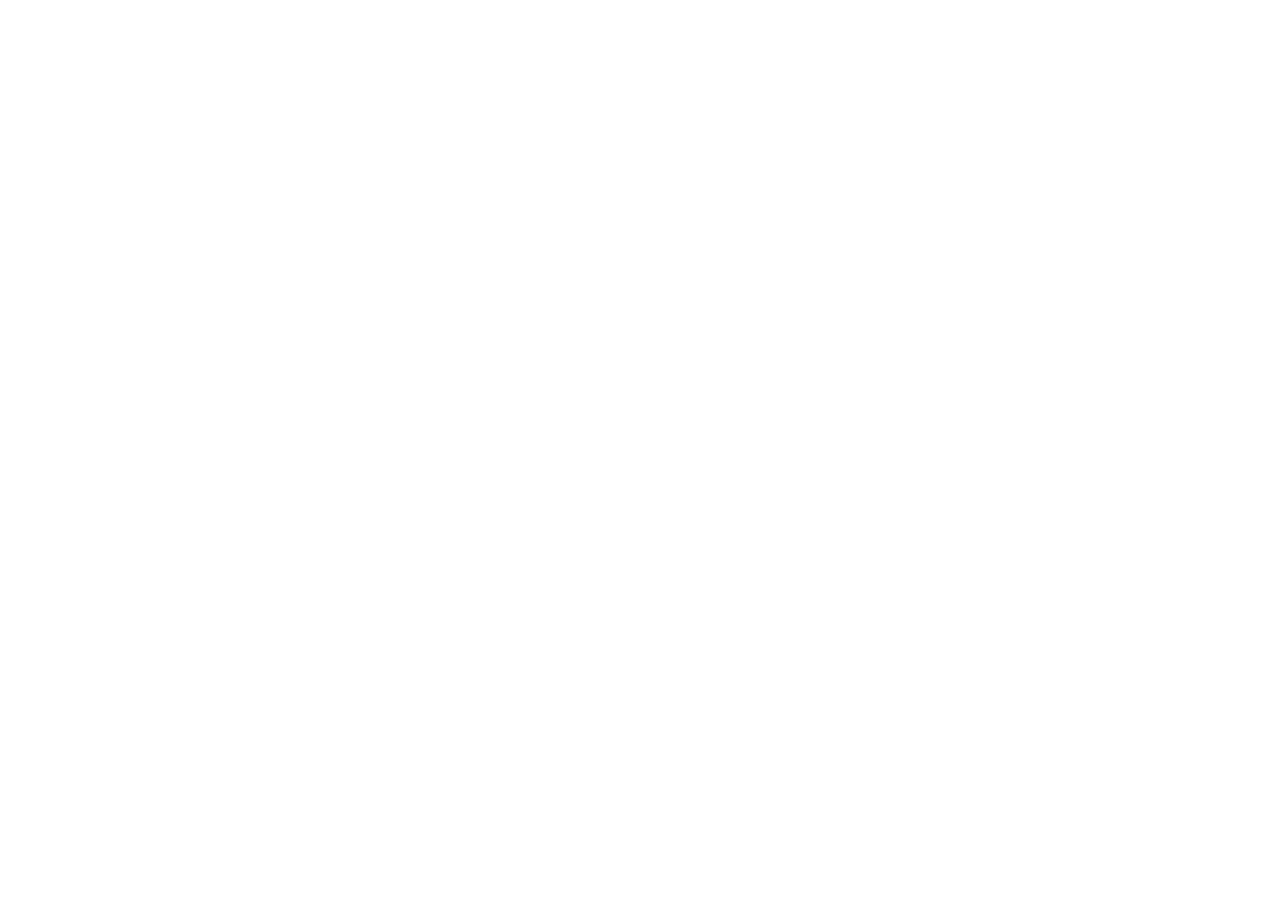
==== commit 49e09dad: "initial commit for testing" ====
--- a/index.html
+++ b/index.html
@@ -1,955 +1,38 @@
-<!doctype html>
-<html lang="en">
+<!DOCTYPE html>
+<html>
+<head>
+  <!--
+    If you are serving your web app in a path other than the root, change the
+    href value below to reflect the base path you are serving from.
 
-<head>
-    <meta charset="UTF-8">
-    <meta name="viewport" content="width=device-width, initial-scale=1, shrink-to-fit=no">
-    <meta name="author" content="ThemeStarz">
+    The path provided below has to start and end with a slash "/" in order for
+    it to work correctly.
 
-    <link rel="stylesheet" href="https://fonts.googleapis.com/css?family=Roboto:400,500,700">
-    <link rel="stylesheet" href="assets/bootstrap/css/bootstrap.min.css" type="text/css">
-    <link rel="stylesheet" href="assets/font-awesome/css/fontawesome-all.min.css">
-    <link rel="stylesheet" href="assets/css/magnific-popup.css">
-    <link rel="stylesheet" href="assets/css/odometer-theme-default.css">
-    <link rel="stylesheet" href="assets/css/owl.carousel.min.css">
-    <link rel="stylesheet" href="assets/css/style.css">
-    <title>Selfer - Personal Portfolio Template</title>
+    For more details:
+    * https://developer.mozilla.org/en-US/docs/Web/HTML/Element/base
 
+    This is a placeholder for base href that will be replaced by the value of
+    the `--base-href` argument provided to `flutter build`.
+  -->
+  <base href="/">
+
+  <meta charset="UTF-8">
+  <meta content="IE=Edge" http-equiv="X-UA-Compatible">
+  <meta name="description" content="A new Flutter project.">
+
+  <!-- iOS meta tags & icons -->
+  <meta name="apple-mobile-web-app-capable" content="yes">
+  <meta name="apple-mobile-web-app-status-bar-style" content="black">
+  <meta name="apple-mobile-web-app-title" content="portfolio">
+  <link rel="apple-touch-icon" href="icons/Icon-192.png">
+
+  <!-- Favicon -->
+  <link rel="icon" type="image/png" href="favicon.png"/>
+
+  <title>portfolio</title>
+  <link rel="manifest" href="manifest.json">
 </head>
-
-<body data-spy="scroll" data-target=".navbar" class="has-loading-screen">
-    <div class="ts-page-wrapper" id="page-top">
-        <!--NAVIGATION ******************************************************************************************-->
-        <nav class="navbar navbar-expand-lg navbar-light fixed-top bg-white">
-            <div class="container">
-                <a class="navbar-brand ts-push-down__50 position-absolute ts-bottom__0 bg-white pb-0 ts-z-index__1 ts-scroll" href="#page-top">
-                    <img src="assets/img/logo.png" alt="">
-                </a>
-                <!--end navbar-brand-->
-                <button class="navbar-toggler" type="button" data-toggle="collapse" data-target="#navbarNavAltMarkup" aria-controls="navbarNavAltMarkup" aria-expanded="false" aria-label="Toggle navigation">
-                    <span class="navbar-toggler-icon"></span>
-                </button>
-                <!--end navbar-toggler-->
-                <div class="collapse navbar-collapse" id="navbarNavAltMarkup">
-                    <div class="navbar-nav d-block d-lg-flex ml-auto text-right">
-                        <a class="nav-item nav-link active ts-scroll" href="#page-top">Home <span class="sr-only">(current)</span></a>
-                        <a class="nav-item nav-link ts-scroll" href="#my-services">Services</a>
-                        <a class="nav-item nav-link ts-scroll" href="#about-me">About Me</a>
-                        <a class="nav-item nav-link ts-scroll" href="#my-skills">Skills</a>
-                        <a class="nav-item nav-link ts-scroll" href="#portfolio">Portfolio</a>
-                        <a class="nav-item nav-link ts-scroll" href="#testimonials">Clients</a>
-                        <a class="nav-item nav-link ts-scroll mr-2" href="#form-contact">Contact</a>
-                    </div>
-                    <!--end navbar-nav-->
-                </div>
-                <!--end collapse-->
-            </div>
-            <!--end container-->
-        </nav>
-        <!--end navbar-->
-        <!--*********************************************************************************************************-->
-        <!--************ HERO ***************************************************************************************-->
-        <!--*********************************************************************************************************-->
-        <div id="ts-hero" class="ts-animate-hero-items">
-
-            <!--HERO CONTENT ****************************************************************************************-->
-            <div class="container position-relative h-100 ts-align__vertical">
-                <div class="row w-100">
-                    <div class="col-md-8">
-                        <!--SOCIAL ICONS-->
-                        <figure class="ts-social-icons mb-4">
-                            <a href="#" class="mr-3">
-                                <i class="fab fa-facebook"></i>
-                            </a>
-                            <a href="#" class="mr-3">
-                                <i class="fab fa-twitter"></i>
-                            </a>
-                            <a href="#" class="mr-3">
-                                <i class="fab fa-pinterest"></i>
-                            </a>
-                            <a href="#" class="mr-3">
-                                <i class="fab fa-slack"></i>
-                            </a>
-                            <a href="#" class="mr-3">
-                                <i class="fab fa-instagram"></i>
-                            </a>
-                        </figure>
-
-                        <!--TITLE -->
-                        <h1>I am Jonathan Doe</h1>
-                        <h1 class="ts-bubble-border">
-                            <span class="ts-title-rotate">
-                                <span class="active">Designer</span>
-                            <span>Photographer</span>
-                            <span>Creative Person</span>
-                            </span>
-                        </h1>
-
-                    </div>
-                    <!--end col-md-8-->
-                </div>
-                <!--end row-->
-                <a href="#my-services" class="ts-btn-effect position-absolute ts-bottom__0 ts-left__0 ts-scroll ml-3 mb-3">
-                    <span class="ts-visible ts-circle__sm rounded-0 ts-bg-primary">
-                        <i class="fa fa-arrow-down text-white"></i>
-                    </span>
-                    <span class="ts-hidden ts-circle__sm rounded-0">
-                        <i class="fa fa-arrow-down text-white"></i>
-                    </span>
-                </a>
-
-            </div>
-            <!--end container-->
-            <!--END HERO CONTENT ************************************************************************************-->
-
-            <!--HERO BACKGROUND *************************************************************************************-->
-            <div class="ts-background">
-                <div class="ts-background-image" data-bg-image="assets/img/bg-hero.jpg"></div>
-            </div>
-            <!--END HERO BACKGROUND *********************************************************************************-->
-
-        </div>
-        <!--end #hero-->
-
-        <!--*********************************************************************************************************-->
-        <!--************ CONTENT ************************************************************************************-->
-        <!--*********************************************************************************************************-->
-        <main id="ts-content">
-
-            <!--MY SERVICES ***********************************************************************************-->
-            <section id="my-services" class="ts-block ts-xs-text-center pb-0">
-                <div class="container">
-                    <div class="ts-title text-center">
-                        <h2>My Services</h2>
-                    </div>
-                    <!--end ts-title-->
-                    <div class="row">
-                        <div class="col-sm-6 col-md-4 col-xl-4">
-                            <div class="ts-item" data-animate="ts-fadeInUp">
-                                <div class="ts-item-content">
-                                    <div class="ts-item-header">
-                                        <figure class="icon">
-                                            <img src="assets/img/icon-brushes.png" alt="">
-                                        </figure>
-                                        <!--end icon-->
-                                    </div>
-                                    <!--end ts-item-header-->
-                                    <div class="ts-item-body">
-                                        <h4>Web Design</h4>
-                                        <p class="mb-0">
-                                            Duis molestie enim mattis gravida viverra. Fusce ut eros augue. Sed id mauris vel neque
-                                        </p>
-                                    </div>
-                                    <!--end ts-item-body-->
-                                    <div class="ts-item-footer">
-                                        <a href="#" data-toggle="modal" data-target="#modal" class="ts-link-arrow-effect">
-                                            <span>Read More</span>
-                                        </a>
-                                    </div>
-                                    <!--end ts-item-footer-->
-                                </div>
-                                <!--end ts-item-content-->
-                            </div>
-                            <!--end ts-item-->
-                        </div>
-                        <!--end col-xl-4-->
-                        <div class="col-sm-6 col-md-4 col-xl-4">
-                            <div class="ts-item" data-animate="ts-fadeInUp" data-delay=".1s">
-                                <div class="ts-item-content">
-                                    <div class="ts-item-header">
-                                        <figure class="icon">
-                                            <img src="assets/img/icon-camera.png" alt="">
-                                        </figure>
-                                        <!--end icon-->
-                                    </div>
-                                    <!--end ts-item-header-->
-                                    <div class="ts-item-body">
-                                        <h4>Photography</h4>
-                                        <p class="mb-0">
-                                            Fusce lorem ex, fringilla eget consequat ut, molestie sit amet nibh. Nullam vitae tincidunt
-                                        </p>
-                                    </div>
-                                    <!--end ts-item-body-->
-                                    <div class="ts-item-footer">
-                                        <a href="#" data-toggle="modal" data-target="#modal" class="ts-link-arrow-effect">
-                                            <span>Read More</span>
-                                        </a>
-                                    </div>
-                                    <!--end ts-item-footer-->
-                                </div>
-                                <!--end ts-item-content-->
-                            </div>
-                            <!--end ts-item-->
-                        </div>
-                        <!--end col-xl-4-->
-                        <div class="col-sm-6 col-md-4 col-xl-4">
-                            <div class="ts-item" data-animate="ts-fadeInUp" data-delay=".2s">
-                                <div class="ts-item-content">
-                                    <div class="ts-item-header">
-                                        <figure class="icon">
-                                            <img src="assets/img/icon-video.png" alt="">
-                                        </figure>
-                                        <!--end icon-->
-                                    </div>
-                                    <!--end ts-item-header-->
-                                    <div class="ts-item-body">
-                                        <h4>Video Editing</h4>
-                                        <p class="mb-0">
-                                            Aenean pretium nulla libero, vitae iaculis libero efficitur a. Fusce ut augue finibus quam
-                                        </p>
-                                    </div>
-                                    <!--end ts-item-body-->
-                                    <div class="ts-item-footer">
-                                        <a href="#" data-toggle="modal" data-target="#modal" class="ts-link-arrow-effect">
-                                            <span>Read More</span>
-                                        </a>
-                                    </div>
-                                    <!--end ts-item-footer-->
-                                </div>
-                                <!--end ts-item-content-->
-                            </div>
-                            <!--end ts-item-->
-                        </div>
-                        <!--end col-xl-4-->
-                        <div class="col-sm-6 col-md-4 col-xl-4">
-                            <div class="ts-item" data-animate="ts-fadeInUp" data-delay=".3s">
-                                <div class="ts-item-content">
-                                    <div class="ts-item-header">
-                                        <figure class="icon">
-                                            <img src="assets/img/icon-pencil.png" alt="">
-                                        </figure>
-                                        <!--end icon-->
-                                    </div>
-                                    <!--end ts-item-header-->
-                                    <div class="ts-item-body">
-                                        <h4>Copy Writing</h4>
-                                        <p class="mb-0">
-                                            Fusce lorem ex, fringilla eget consequat ut, molestie sit amet nibh. Nullam vitae tincidunt
-                                        </p>
-                                    </div>
-                                    <!--end ts-item-body-->
-                                    <div class="ts-item-footer">
-                                        <a href="#" data-toggle="modal" data-target="#modal" class="ts-link-arrow-effect">
-                                            <span>Read More</span>
-                                        </a>
-                                    </div>
-                                    <!--end ts-item-footer-->
-                                </div>
-                                <!--end ts-item-content-->
-                            </div>
-                            <!--end ts-item-->
-                        </div>
-                        <!--end col-xl-4-->
-                        <div class="col-sm-6 col-md-4 col-xl-4">
-                            <div class="ts-item" data-animate="ts-fadeInUp" data-delay=".4s">
-                                <div class="ts-item-content">
-                                    <div class="ts-item-header">
-                                        <figure class="icon">
-                                            <img src="assets/img/icon-lcd.png" alt="">
-                                        </figure>
-                                        <!--end icon-->
-                                    </div>
-                                    <!--end ts-item-header-->
-                                    <div class="ts-item-body">
-                                        <h4>Coding</h4>
-                                        <p class="mb-0">
-                                            Aenean pretium nulla libero, vitae iaculis libero efficitur a. Fusce ut augue finibus quam
-                                        </p>
-                                    </div>
-                                    <!--end ts-item-body-->
-                                    <div class="ts-item-footer">
-                                        <a href="#" data-toggle="modal" data-target="#modal" class="ts-link-arrow-effect">
-                                            <span>Read More</span>
-                                        </a>
-                                    </div>
-                                    <!--end ts-item-footer-->
-                                </div>
-                                <!--end ts-item-content-->
-                            </div>
-                            <!--end ts-item-->
-                        </div>
-                        <!--end col-xl-4-->
-                        <div class="col-sm-6 col-md-4 col-xl-4">
-                            <div class="ts-item" data-animate="ts-fadeInUp" data-delay=".5s">
-                                <div class="ts-item-content">
-                                    <div class="ts-item-header">
-                                        <figure class="icon">
-                                            <img src="assets/img/icon-phone.png" alt="">
-                                        </figure>
-                                        <!--end icon-->
-                                    </div>
-                                    <!--end ts-item-header-->
-                                    <div class="ts-item-body">
-                                        <h4>App Developing</h4>
-                                        <p class="mb-0">
-                                            Duis molestie enim mattis gravida viverra. Fusce ut eros augue. Sed id mauris vel neque
-                                        </p>
-                                    </div>
-                                    <!--end ts-item-body-->
-                                    <div class="ts-item-footer">
-                                        <a href="#" data-toggle="modal" data-target="#modal" class="ts-link-arrow-effect">
-                                            <span>Read More</span>
-                                        </a>
-                                    </div>
-                                    <!--end ts-item-footer-->
-                                </div>
-                                <!--end ts-item-content-->
-                            </div>
-                            <!--end ts-item-->
-                        </div>
-                        <!--end col-xl-4-->
-
-                    </div>
-                    <!--end row-->
-                </div>
-                <!--end container-->
-            </section>
-            <!--END MY SERVICES *************************************************************************************-->
-
-            <section id="about-me" class="ts-block pb-4">
-                <div class="container">
-                    <div class="ts-title text-center">
-                        <h2>About Me</h2>
-                    </div>
-                    <!--end ts-title-->
-                    <div class="row ts-align__vertical">
-                        <div class="col-md-6">
-                            <img src="assets/img/img-man-looking.jpg" alt="" class="mw-100 mb-5">
-                        </div>
-                        <div class="col-md-6">
-                            <h4 class="ts-bubble-border">Hi There</h4>
-                            <p>
-                                In id nulla magna. Nullam posuere fermentum mattis. Nunc id dui at sapien faucibus fermentum ut vel diam. Nullam tempus, nunc id efficitur sagittis, urna est ultricies eros, ac porta sem turpis quis leo. Nulla in feugiat elit.
-                            </p>
-                            <dl class="ts-column-count-2">
-                                <dt>Name:</dt>
-                                <dd>Jonathan Doe</dd>
-                                <dt>Phone:</dt>
-                                <dd>+1 908-736-1801</dd>
-                                <dt>Email:</dt>
-                                <dd>hello@example.com</dd>
-                                <dt>Twitter:</dt>
-                                <dd>freelancer9</dd>
-                            </dl>
-                            <hr class="ts-hr-light mb-5">
-                            <a href="#contact" class="ts-btn-effect mr-2">
-                                <span class="ts-visible btn btn-primary ts-btn-arrow">Contact Me</span>
-                                <span class="ts-hidden btn btn-primary ts-btn-arrow" data-bg-color="#d44729">Contact Me</span>
-                            </a>
-                            <!--<a href="#contact" class="btn btn-primary ts-btn-arrow mr-2">Contact Me</a>-->
-                            <!--<a href="#contact" class="btn btn-outline-light ts-btn-border-light">-->
-                            <!--<i class="fa fa-download small mr-2"></i>-->
-                            <!--Download CV-->
-                            <!--</a>-->
-                            <a href="#contact" class="ts-btn-effect mr-2">
-                                <span class="ts-visible btn btn-outline-light">
-                                    <i class="fa fa-download small mr-2"></i>
-                                    Download CV
-                                </span>
-                                <span class="ts-hidden btn btn-light bg-white">
-                                    <i class="fa fa-download small mr-2"></i>
-                                    Download CV
-                                </span>
-                            </a>
-                        </div>
-                    </div>
-                    <!--end row-->
-                </div>
-            </section>
-
-            <section class="ts-block">
-                <div class="container">
-                    <div class="text-center px-5 pt-5 position-relative">
-                        <h3 class="my-3">
-                            Let’s Work Together On Your Next Project!
-                        </h3>
-                        <a href="#contact" class="btn btn-primary mr-2 ts-push-down__50 ts-has-talk-arrow">Hire Me Now!</a>
-                        <div class="ts-background ts-opacity__20" data-bg-image="assets/img/bg-keyboard.jpg"></div>
-                    </div>
-                </div>
-            </section>
-
-            <section id="my-skills" class="ts-block pb-5">
-                <div class="container">
-                    <div class="ts-title text-center">
-                        <h2>My Skills</h2>
-                    </div>
-                    <!--end ts-title-->
-                    <h4>Every Day is a New Challenge</h4>
-                    <div class="row">
-                        <div class="col-md-6">
-                            <p>
-                                In id nulla magna. Nullam posuere fermentum mattis. Nunc id dui at sapien faucibus fermentum ut vel diam. Nullam tempus, nunc id efficitur sagittis, urna est ultricies eros, ac porta sem turpis quis leo. Nulla in feugiat elit.
-                            </p>
-                            <p>
-                                Phasellus accumsan scelerisque dolor, quis mattis justo bibendum non. Nulla sollicitudin turpis in enim elementum varius. Vestibulum ante ipsum primis in faucibus orci luctus et ultrices posuere cubilia Curae
-                            </p>
-                            <a href="#contact" class="btn btn-outline-light mb-5">Contact Me</a>
-                        </div>
-                        <!--end col-md-6-->
-                        <div class="col-md-6">
-                            <div class="progress" data-progress-width="100%">
-                                <h5 class="ts-progress-title">Webdesign</h5>
-                                <figure class="ts-progress-value"></figure>
-                                <div class="progress-bar" role="progressbar" aria-valuenow="0" aria-valuemin="0" aria-valuemax="100"></div>
-                            </div>
-                            <!--end progress-->
-                            <div class="progress" data-progress-width="80%">
-                                <h5 class="ts-progress-title">Photography</h5>
-                                <figure class="ts-progress-value"></figure>
-                                <div class="progress-bar" role="progressbar" aria-valuenow="0" aria-valuemin="0" aria-valuemax="100"></div>
-                            </div>
-                            <!--end progress-->
-                            <div class="progress" data-progress-width="90%">
-                                <h5 class="ts-progress-title">Coding</h5>
-                                <figure class="ts-progress-value"></figure>
-                                <div class="progress-bar" role="progressbar" aria-valuenow="0" aria-valuemin="0" aria-valuemax="100"></div>
-                            </div>
-                            <!--end progress-->
-                            <div class="progress" data-progress-width="60%">
-                                <h5 class="ts-progress-title">Copywriting</h5>
-                                <figure class="ts-progress-value"></figure>
-                                <div class="progress-bar" role="progressbar" aria-valuenow="0" aria-valuemin="0" aria-valuemax="100"></div>
-                            </div>
-                            <!--end progress-->
-                        </div>
-                        <!--end col-md-6-->
-                    </div>
-                    <!--end row-->
-                </div>
-                <!--end container-->
-            </section>
-
-            <section class="ts-block pb-5" id="portfolio">
-                <div class="container">
-                    <div class="ts-title">
-                        <h2>Portfolio</h2>
-                    </div>
-                    <!--end ts-title-->
-                    <div class="card-columns ts-gallery ts-column-count-4">
-                        <a href="assets/img/img-work-01.png" class="card ts-gallery__item popup-image" data-animate="ts-fadeInUp">
-                            <div class="ts-gallery__item-description">
-                                <h6 class="ts-opacity__50">Branding</h6>
-                                <h4>Pehaz</h4>
-                            </div>
-                            <img src="assets/img/img-work-01.png" class="card-img" alt="">
-                            <!--end ts-gallery__image-->
-                        </a>
-                        <!--end card ts-gallery__item-->
-                        <a href="assets/img/img-work-02.png" class="card ts-gallery__item popup-image" data-animate="ts-fadeInUp">
-                            <div class="ts-gallery__image">
-                                <div class="ts-gallery__item-description">
-                                    <h6 class="ts-opacity__50">Webdesign</h6>
-                                    <h4>Carilo</h4>
-                                </div>
-                                <img src="assets/img/img-work-02.png" class="card-img" alt="">
-                                <!--end ts-gallery__item-description-->
-                            </div>
-                            <!--end ts-gallery__image-->
-                        </a>
-                        <!--end card ts-gallery__item-->
-                        <a href="assets/img/img-work-03.png" class="card ts-gallery__item popup-image" data-animate="ts-fadeInUp">
-                            <div class="ts-gallery__image">
-                                <img src="assets/img/img-work-03.png" class="card-img" alt="">
-                                <div class="ts-gallery__item-description">
-                                    <h6 class="ts-opacity__50">Typography</h6>
-                                    <h4>Kali</h4>
-                                </div>
-                                <!--end ts-gallery__item-description-->
-                            </div>
-                            <!--end ts-gallery__image-->
-                        </a>
-                        <!--end card ts-gallery__item-->
-                        <a href="assets/img/img-work-04.png" class="card ts-gallery__item popup-image" data-animate="ts-fadeInUp">
-                            <div class="ts-gallery__image">
-                                <img src="assets/img/img-work-04.png" class="card-img" alt="">
-                                <div class="ts-gallery__item-description">
-                                    <h6 class="ts-opacity__50">Identity</h6>
-                                    <h4>Purity</h4>
-                                </div>
-                                <!--end ts-gallery__item-description-->
-                            </div>
-                            <!--end ts-gallery__image-->
-                        </a>
-                        <!--end card ts-gallery__item-->
-                        <a href="assets/img/img-work-05.png" class="card ts-gallery__item popup-image" data-animate="ts-fadeInUp">
-                            <div class="ts-gallery__image">
-                                <img src="assets/img/img-work-05.png" class="card-img" alt="">
-                                <div class="ts-gallery__item-description">
-                                    <h6 class="ts-opacity__50">Coding</h6>
-                                    <h4>SawMill</h4>
-                                </div>
-                                <!--end ts-gallery__item-description-->
-                            </div>
-                            <!--end ts-gallery__image-->
-                        </a>
-                        <!--end card ts-gallery__item-->
-                        <a href="assets/img/img-work-06.png" class="card ts-gallery__item popup-image" data-animate="ts-fadeInUp">
-                            <div class="ts-gallery__image">
-                                <img src="assets/img/img-work-06.png" class="card-img" alt="">
-                                <div class="ts-gallery__item-description">
-                                    <h6 class="ts-opacity__50">Webdesign</h6>
-                                    <h4>Browar</h4>
-                                </div>
-                                <!--end ts-gallery__item-description-->
-                            </div>
-                            <!--end ts-gallery__image-->
-                        </a>
-                        <!--end card ts-gallery__item-->
-                        <a href="assets/img/img-work-07.png" class="card ts-gallery__item popup-image" data-animate="ts-fadeInUp">
-                            <div class="ts-gallery__image">
-                                <img src="assets/img/img-work-07.png" class="card-img" alt="">
-                                <div class="ts-gallery__item-description">
-                                    <h6 class="ts-opacity__50">Experiment</h6>
-                                    <h4>Wood Tables</h4>
-                                </div>
-                                <!--end ts-gallery__item-description-->
-                            </div>
-                            <!--end ts-gallery__image-->
-                        </a>
-                        <!--end card ts-gallery__item-->
-                        <a href="assets/img/img-work-08.png" class="card ts-gallery__item popup-image" data-animate="ts-fadeInUp">
-                            <div class="ts-gallery__image">
-                                <img src="assets/img/img-work-08.png" class="card-img" alt="">
-                                <div class="ts-gallery__item-description">
-                                    <h6 class="ts-opacity__50">Product Design</h6>
-                                    <h4>Air Purifier</h4>
-                                </div>
-                                <!--end ts-gallery__item-description-->
-                            </div>
-                            <!--end ts-gallery__image-->
-                        </a>
-                        <!--end card ts-gallery__item-->
-                        <a href="assets/img/img-work-10.png" class="card ts-gallery__item popup-image" data-animate="ts-fadeInUp">
-                            <div class="ts-gallery__image">
-                                <img src="assets/img/img-work-10.png" class="card-img" alt="">
-                                <div class="ts-gallery__item-description">
-                                    <h6 class="ts-opacity__50">App Developing</h6>
-                                    <h4>Boombox</h4>
-                                </div>
-                                <!--end ts-gallery__item-description-->
-                            </div>
-                            <!--end ts-gallery__image-->
-                        </a>
-                        <!--end card ts-gallery__item-->
-                        <a href="assets/img/img-work-11.png" class="card ts-gallery__item popup-image" data-animate="ts-fadeInUp">
-                            <div class="ts-gallery__image">
-                                <img src="assets/img/img-work-11.png" class="card-img" alt="">
-                                <div class="ts-gallery__item-description">
-                                    <h6 class="ts-opacity__50">3D Art</h6>
-                                    <h4>The Deer</h4>
-                                </div>
-                                <!--end ts-gallery__item-description-->
-                            </div>
-                            <!--end ts-gallery__image-->
-                        </a>
-                        <!--end card ts-gallery__item-->
-                        <a href="assets/img/img-work-09.png" class="card ts-gallery__item popup-image" data-animate="ts-fadeInUp">
-                            <div class="ts-gallery__image">
-                                <img src="assets/img/img-work-09.png" class="card-img" alt="">
-                                <div class="ts-gallery__item-description">
-                                    <h6 class="ts-opacity__50">Rebranding</h6>
-                                    <h4>Dafont</h4>
-                                </div>
-                                <!--end ts-gallery__item-description-->
-                            </div>
-                            <!--end ts-gallery__image-->
-                        </a>
-                        <!--end card ts-gallery__item-->
-                    </div>
-                    <!--end ts-gallery-->
-                </div>
-                <!--end container-->
-            </section>
-            <!--end portfolio-->
-
-            <section class="ts-block" data-bg-image="assets/img/bg-man-sitting.jpg">
-                <div class="container ts-promo-numbers">
-                    <div class="row">
-                        <div class="col-sm-6 col-md-3">
-                            <div class="ts-promo-number text-center">
-                                <figure class="odometer" data-odometer-final="43">0</figure>
-                                <h5>Clients</h5>
-                            </div>
-                            <!--end ts-promo-number-->
-                        </div>
-                        <!--end col-md-3-->
-                        <div class="col-sm-6 col-md-3">
-                            <div class="ts-promo-number text-center">
-                                <figure class="odometer" data-odometer-final="68">0</figure>
-                                <h5>Projects</h5>
-                            </div>
-                            <!--end ts-promo-number-->
-                        </div>
-                        <!--end col-md-3-->
-                        <div class="col-sm-6 col-md-3">
-                            <div class="ts-promo-number text-center">
-                                <figure class="odometer" data-odometer-final="17">0</figure>
-                                <h5>Awards</h5>
-                            </div>
-                            <!--end ts-promo-number-->
-                        </div>
-                        <!--end col-md-3-->
-                        <div class="col-sm-6 col-md-3">
-                            <div class="ts-promo-number text-center">
-                                <figure class="odometer" data-odometer-final="12">0</figure>
-                                <h5>Years Experience</h5>
-                            </div>
-                            <!--end ts-promo-number-->
-                        </div>
-                        <!--end col-md-3-->
-                    </div>
-                </div>
-            </section>
-            <!--end ts-block-->
-
-            <section id="testimonials" class="ts-block text-center pb-5">
-                <div class="container">
-                    <div class="ts-title">
-                        <h2>Testimonials</h2>
-                    </div>
-                    <!--end ts-title-->
-                    <div class="row">
-                        <div class="col-md-8 offset-md-2">
-                            <div class="owl-carousel" data-owl-dots="1" data-owl-loop="1" data-animate="ts-fadeInUp">
-                                <div class="slide mb-5">
-                                    <figure class="d-inline-block p-3 ts-bg-primary text-white ts-has-talk-arrow">
-                                        <i class="fa fa-quote-right"></i>
-                                    </figure>
-                                    <p class="ts-h5">
-                                        In id nulla magna. Nullam posuere fermentum mattis. Nunc id dui at sapien faucibus fermentum ut vel diam. Nullam tempus, nunc id efficitur sagittis
-                                    </p>
-                                    <div class="ts-circle__lg mb-3" data-bg-image="assets/img/person.jpg"></div>
-                                    <h5>Jane Doe</h5>
-                                    <h6 class="ts-opacity__40">Bristol Creative</h6>
-                                </div>
-                                <!--end slide-->
-                                <div class="slide mb-5">
-                                    <figure class="d-inline-block p-3 ts-bg-primary text-white ts-has-talk-arrow">
-                                        <i class="fa fa-quote-right"></i>
-                                    </figure>
-                                    <p class="ts-h5">
-                                        Nam egestas porta posuere. Nunc velit lorem, vestibulum vitae massa nec, lacinia dictum ligula. Quisque scelerisque nec dolor id convallis. Vestibulum porta ipsum pretium turpis rhoncus, non fringilla ipsum mattis.
-                                    </p>
-                                    <div class="ts-circle__lg mb-3" data-bg-image="assets/img/person-02.jpg"></div>
-                                    <h5>John Brown</h5>
-                                    <h6 class="ts-opacity__40">ABC Architects</h6>
-                                </div>
-                                <!--end slide-->
-                            </div>
-                            <!--end owl-carousel-->
-                        </div>
-                        <!--end col-md-8-->
-                    </div>
-                    <!--end row-->
-                </div>
-                <!--end container-->
-            </section>
-            <!--end #testimonials ts-block-->
-
-            <!--LOGOS ***********************************************************************************************-->
-            <section id="partners" class="ts-block py-4">
-                <!--container-->
-                <div class="container">
-                    <!--block of logos-->
-                    <div class="d-block d-md-flex justify-content-between align-items-center text-center ts-partners py-3">
-                        <a href="#">
-                            <img src="assets/img/logo-01-w.png" alt="">
-                        </a>
-                        <a href="#">
-                            <img src="assets/img/logo-02-w.png" alt="">
-                        </a>
-                        <a href="#">
-                            <img src="assets/img/logo-03-w.png" alt="">
-                        </a>
-                        <a href="#">
-                            <img src="assets/img/logo-04-w.png" alt="">
-                        </a>
-                        <a href="#">
-                            <img src="assets/img/logo-05-w.png" alt="">
-                        </a>
-                    </div>
-                    <!--end logos-->
-                </div>
-                <!--end container-->
-            </section>
-            <!--END LOGOS *******************************************************************************************-->
-
-        </main>
-        <!--end #content-->
-
-        <!--*********************************************************************************************************-->
-        <!--************ FOOTER *************************************************************************************-->
-        <!--*********************************************************************************************************-->
-        <footer id="ts-footer" class="mt-5">
-
-            <section id="contact" class="ts-block ts-separate-bg-element" data-bg-image="assets/img/bg-man-wall.jpg" data-bg-image-opacity=".1">
-                <div class="container">
-                    <div class="ts-title text-center">
-                        <h2 class="ts-bubble-border">Get In Touch</h2>
-                    </div>
-                    <div class="row ts-xs-text-center ">
-                        <div class="col-sm-6 col-md-3 mb-4" data-animate="ts-fadeInUp">
-                            <img src="assets/img/icon-pin.png" class="mb-4" alt="">
-                            <h5>Address</h5>
-                            <div class="ts-opacity__50">
-                                <figure class="mb-0">999 Carter Street</figure>
-                                <figure>Sailor Springs, IL 62434</figure>
-                            </div>
-                            <!--end ts-opacity__50-->
-                        </div>
-                        <!--end col-md-3-->
-                        <div class="col-sm-6 col-md-3 mb-4" data-animate="ts-fadeInUp" data-delay=".1s">
-                            <img src="assets/img/icon-phone-02.png" class="mb-4" alt="">
-                            <h5>Phone</h5>
-                            <div class="ts-opacity__50">
-                                <figure class="mb-0">+1 618-689-9409</figure>
-                                <figure>+1 781-254-8437</figure>
-                            </div>
-                            <!--end ts-opacity__50-->
-                        </div>
-                        <!--end col-md-3-->
-                        <div class="col-sm-6 col-md-3 mb-4" data-animate="ts-fadeInUp" data-delay=".2s">
-                            <img src="assets/img/icon-envelope.png" class="mb-4" alt="">
-                            <h5>Email</h5>
-                            <div class="ts-opacity__50">
-                                <figure class="mb-0">hello@example.com</figure>
-                                <figure>support@example.com</figure>
-                            </div>
-                            <!--end ts-opacity__50-->
-                        </div>
-                        <!--end col-md-3-->
-                        <div class="col-sm-6 col-md-3 mb-4" data-animate="ts-fadeInUp" data-delay=".3s">
-                            <img src="assets/img/icon-talk-bubble.png" class="mb-4" alt="">
-                            <h5>Facebook Chat</h5>
-                            <div class="ts-opacity__50">
-                                <figure>me.freelancer3</figure>
-                            </div>
-                            <!--end ts-opacity__50-->
-                        </div>
-                        <!--end col-md-3-->
-                    </div>
-                    <!--end row-->
-
-                    <div class="pt-5">
-                        <div class="row">
-                            <div class="col-md-4">
-                                <h3>Let’s Connect</h3>
-                                <div class="ts-column-count-sm-2">
-                                    <a href="#" class="mb-3 d-flex text-white ts-align__vertical">
-                                    <span class="ts-circle__xs border border-white ts-border-light mr-4">
-                                        <i class="fab fa-facebook-f"></i>
-                                    </span>
-                                        <span>Facebook</span>
-                                    </a>
-                                    <!--end link-->
-                                    <a href="#" class="mb-3 d-flex text-white ts-align__vertical">
-                                    <span class="ts-circle__xs border border-white ts-border-light mr-4">
-                                        <i class="fab fa-twitter"></i>
-                                    </span>
-                                        <span>Twitter</span>
-                                    </a>
-                                    <!--end link-->
-                                    <a href="#" class="mb-3 d-flex text-white ts-align__vertical">
-                                    <span class="ts-circle__xs border border-white ts-border-light mr-4">
-                                        <i class="fab fa-instagram"></i>
-                                    </span>
-                                        <span>Instagram</span>
-                                    </a>
-                                    <!--end link-->
-                                    <a href="#" class="mb-3 d-flex text-white ts-align__vertical">
-                                    <span class="ts-circle__xs border border-white ts-border-light mr-4">
-                                        <i class="fab fa-pinterest-p"></i>
-                                    </span>
-                                        <span>Pinterest</span>
-                                    </a>
-                                    <!--end link-->
-                                    <a href="#" class="mb-3 d-flex text-white ts-align__vertical">
-                                    <span class="ts-circle__xs border border-white ts-border-light mr-4">
-                                        <i class="fab fa-skype"></i>
-                                    </span>
-                                        <span>Skype</span>
-                                    </a>
-                                    <!--end link-->
-                                </div>
-                            </div>
-                            <!--end col-md-4-->
-                            <div class="col-md-8">
-                                <h3>Send Me a Message</h3>
-                                <form id="form-contact" method="post" class="clearfix ts-form ts-form-email" data-php-path="assets/php/email.php">
-                                    <div class="row">
-                                        <div class="col-md-6 col-sm-6">
-                                            <div class="form-group">
-                                                <label for="form-contact-name">Name *</label>
-                                                <input type="text" class="form-control" id="form-contact-name" name="name" placeholder="Name" required>
-                                            </div>
-                                            <!--end form-group -->
-                                        </div>
-                                        <!--end col-md-6 col-sm-6 -->
-                                        <div class="col-md-6 col-sm-6">
-                                            <div class="form-group">
-                                                <label for="form-contact-email">Email *</label>
-                                                <input type="email" class="form-control" id="form-contact-email" name="email" placeholder="Email" required>
-                                            </div>
-                                            <!--end form-group -->
-                                        </div>
-                                        <!--end col-md-6 col-sm-6 -->
-                                    </div>
-                                    <!--end row -->
-                                    <div class="form-group">
-                                        <label for="form-contact-subject">Subject *</label>
-                                        <input type="email" class="form-control" id="form-contact-subject" name="subject" placeholder="Subject" required>
-                                    </div>
-                                    <!--end form-group -->
-                                    <div class="row">
-                                        <div class="col-md-12">
-                                            <div class="form-group">
-                                                <label for="form-contact-message">Message *</label>
-                                                <textarea class="form-control" id="form-contact-message" rows="5" name="message" placeholder="Message" required></textarea>
-                                            </div>
-                                            <!--end form-group -->
-                                        </div>
-                                        <!--end col-md-12 -->
-                                    </div>
-                                    <!--end row -->
-                                    <div class="form-group clearfix">
-                                        <button type="submit" class="btn btn-primary float-right ts-btn-arrow" id="form-contact-submit">Send a Message</button>
-                                    </div>
-                                    <!--end form-group -->
-                                    <div class="form-contact-status"></div>
-                                </form>
-                                <!--end form-contact -->
-                            </div>
-                        </div>
-                        <!--end row-->
-                    </div>
-                </div>
-                <!--end container-->
-            </section>
-            <!--end #contact-->
-
-            <div class="text-dark bg-white">
-                <div class="container py-3 position-relative">
-                    <small>© 2018 ThemeStarz, All Rights Reserved</small>
-                    <a href="#page-top" class="ts-circle__xs rounded-0 bg-dark position-absolute ts-right__0 ts-top__0 ts-push-up__50 ts-scroll">
-                        <i class="fa fa-arrow-up text-white"></i>
-                    </a>
-                </div>
-            </div>
-
-        </footer>
-        <!--end #footer-->
-
-    </div>
-    <!--end page-->
-
-    <!-- Modal -->
-    <div class="modal fade text-dark" id="modal" tabindex="-1" role="dialog" aria-labelledby="modal" aria-hidden="true">
-        <div class="modal-dialog modal-dialog-centered modal-lg" role="document">
-            <div class="modal-content border-0 rounded-0">
-                <div class="modal-header bg-light px-5 pt-0 pb-5">
-                    <div class="ts-title mb-0">
-                        <figure class="ts-circle__md bg-dark rounded-0">
-                            <img src="assets/img/icon-brushes.png" alt="">
-                        </figure>
-                        <h4 class="mb-0">Web Design</h4>
-                    </div>
-
-                    <button type="button" class="close position-absolute ts-top__0 ts-right__0 m-2" data-dismiss="modal" aria-label="Close">
-                        <span aria-hidden="true" class="text-white">&times;</span>
-                    </button>
-                </div>
-                <div class="modal-body p-5">
-                    <h5 class="mb-4">Latest Works</h5>
-                    <div class="owl-carousel" data-owl-dots="1">
-                        <div class="slide">
-                            <div class="container-fluid">
-                                <div class="row">
-                                    <div class="col-md-4">
-                                        <img src="assets/img/img-work-detail-01.jpg" alt="">
-                                    </div>
-                                    <div class="col-md-8">
-                                        <h4 class="mb-3">Creative Lights</h4>
-                                        <p>
-                                            In id nulla magna. Nullam posuere fermentum mattis. Nunc id dui at sapien faucibus fermentum ut vel diam. Nullam tempus, nunc id efficitur sagittis, urna est ultricies.
-                                        </p>
-                                        <a href="#" class="mb-4 text-dark d-block">
-                                            <i class="fa fa-globe ts-opacity__50 mr-2"></i>
-                                            www.example.com
-                                        </a>
-                                        <hr>
-                                        <h6>Services Included</h6>
-                                        <ul class="list-unstyled ts-opacity__50">
-                                            <li>Design</li>
-                                            <li>Coding</li>
-                                            <li>SEO Optimization</li>
-                                            <li>Hosting</li>
-                                        </ul>
-                                    </div>
-                                    <!--end col-md-8-->
-                                </div>
-                                <!--end row-->
-                            </div>
-                            <!--end container-fluid-->
-                        </div>
-                        <!--end slide-->
-                        <div class="slide">
-                            <div class="container-fluid">
-                                <div class="row">
-                                    <div class="col-md-4">
-                                        <img src="assets/img/img-work-detail-02.jpg" alt="">
-                                    </div>
-                                    <div class="col-md-8">
-                                        <h4 class="mb-3">Wood Ceiling</h4>
-                                        <p>
-                                            Phasellus volutpat velit nec purus elementum feugiat. Nunc feugiat fringilla turpis. Nam sed facilisis sem. Vestibulum vitae orci nec purus fringilla condimentum. Pellentesque id augue rhoncus, finibus sapien ut, commodo eros. Maecenas in nibh augue.
-                                            Nunc rutrum blandit massa eu aliquet. Nulla facilisi. Aenean luctus ipsum in orci sagittis auctor vel sit amet ex
-                                        </p>
-                                        <a href="#" class="mb-4 text-dark d-block">
-                                            <i class="fa fa-globe ts-opacity__50 mr-2"></i>
-                                            www.example.com
-                                        </a>
-                                        <hr>
-                                        <h6>Services Included</h6>
-                                        <ul class="list-unstyled ts-opacity__50">
-                                            <li>Design</li>
-                                            <li>Coding</li>
-                                            <li>SEO Optimization</li>
-                                            <li>Hosting</li>
-                                        </ul>
-                                    </div>
-                                    <!--end col-md-8-->
-                                </div>
-                                <!--end row-->
-                            </div>
-                            <!--end container-fluid-->
-                        </div>
-                        <!--end slide-->
-                    </div>
-                    <!--end owl-carousel-->
-                </div>
-                <!--end modal-body-->
-            </div>
-            <!--end modal-content-->
-        </div>
-        <!--end modal-dialog-->
-    </div>
-    <!--end modal-->
-
-    <script src="assets/js/custom.hero.js"></script>
-    <script src="assets/js/jquery-3.3.1.min.js"></script>
-    <script src="assets/js/popper.min.js"></script>
-    <script src="assets/bootstrap/js/bootstrap.min.js"></script>
-    <script src="assets/js/imagesloaded.pkgd.min.js"></script>
-    <script src="assets/js/isInViewport.jquery.js"></script>
-    <script src="assets/js/jquery.magnific-popup.min.js"></script>
-    <script src="assets/js/scrolla.jquery.min.js"></script>
-    <script src="assets/js/jquery.validate.min.js"></script>
-    <script src="assets/js/jquery-validate.bootstrap-tooltip.min.js"></script>
-    <script src="assets/js/odometer.min.js"></script>
-    <script src="assets/js/owl.carousel.min.js"></script>
-    <script src="assets/js/custom.js"></script>
-
+<body>
+  <script src="flutter_bootstrap.js" async></script>
 </body>
-
-</html>+</html>
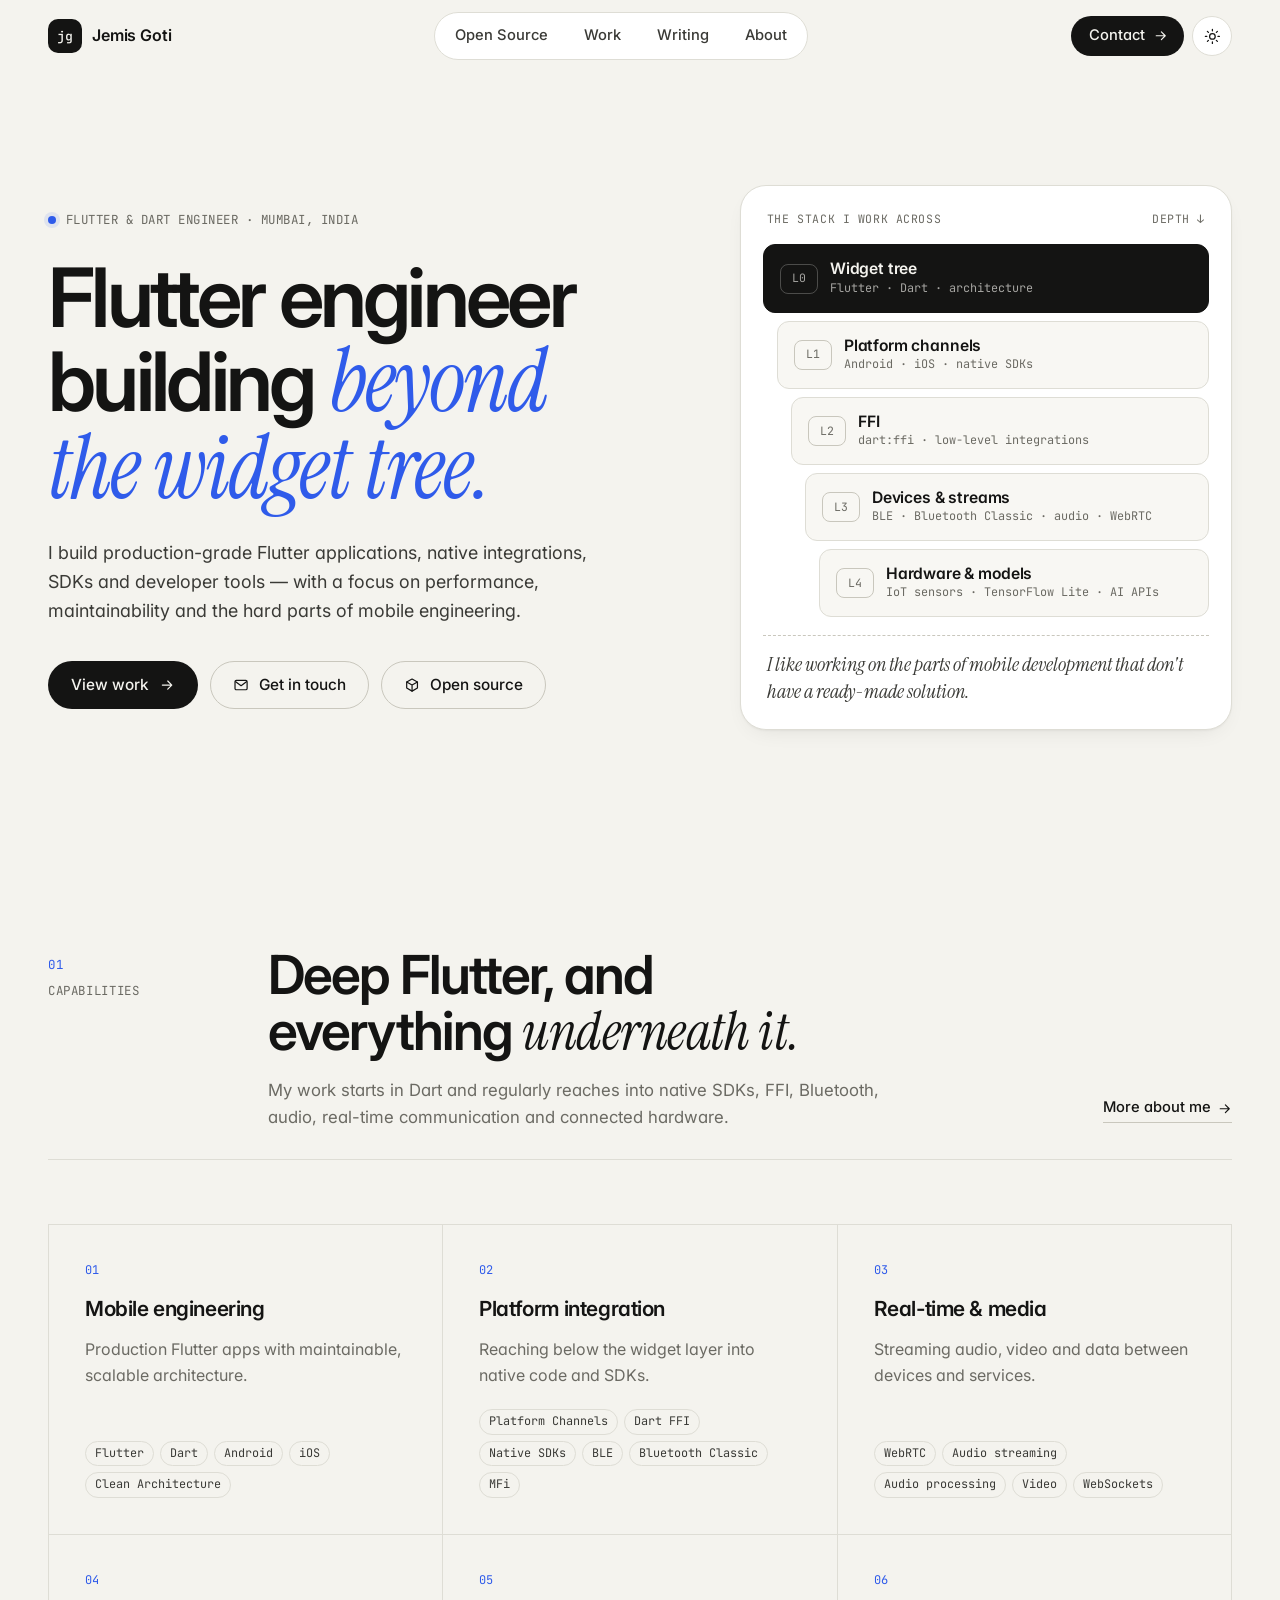
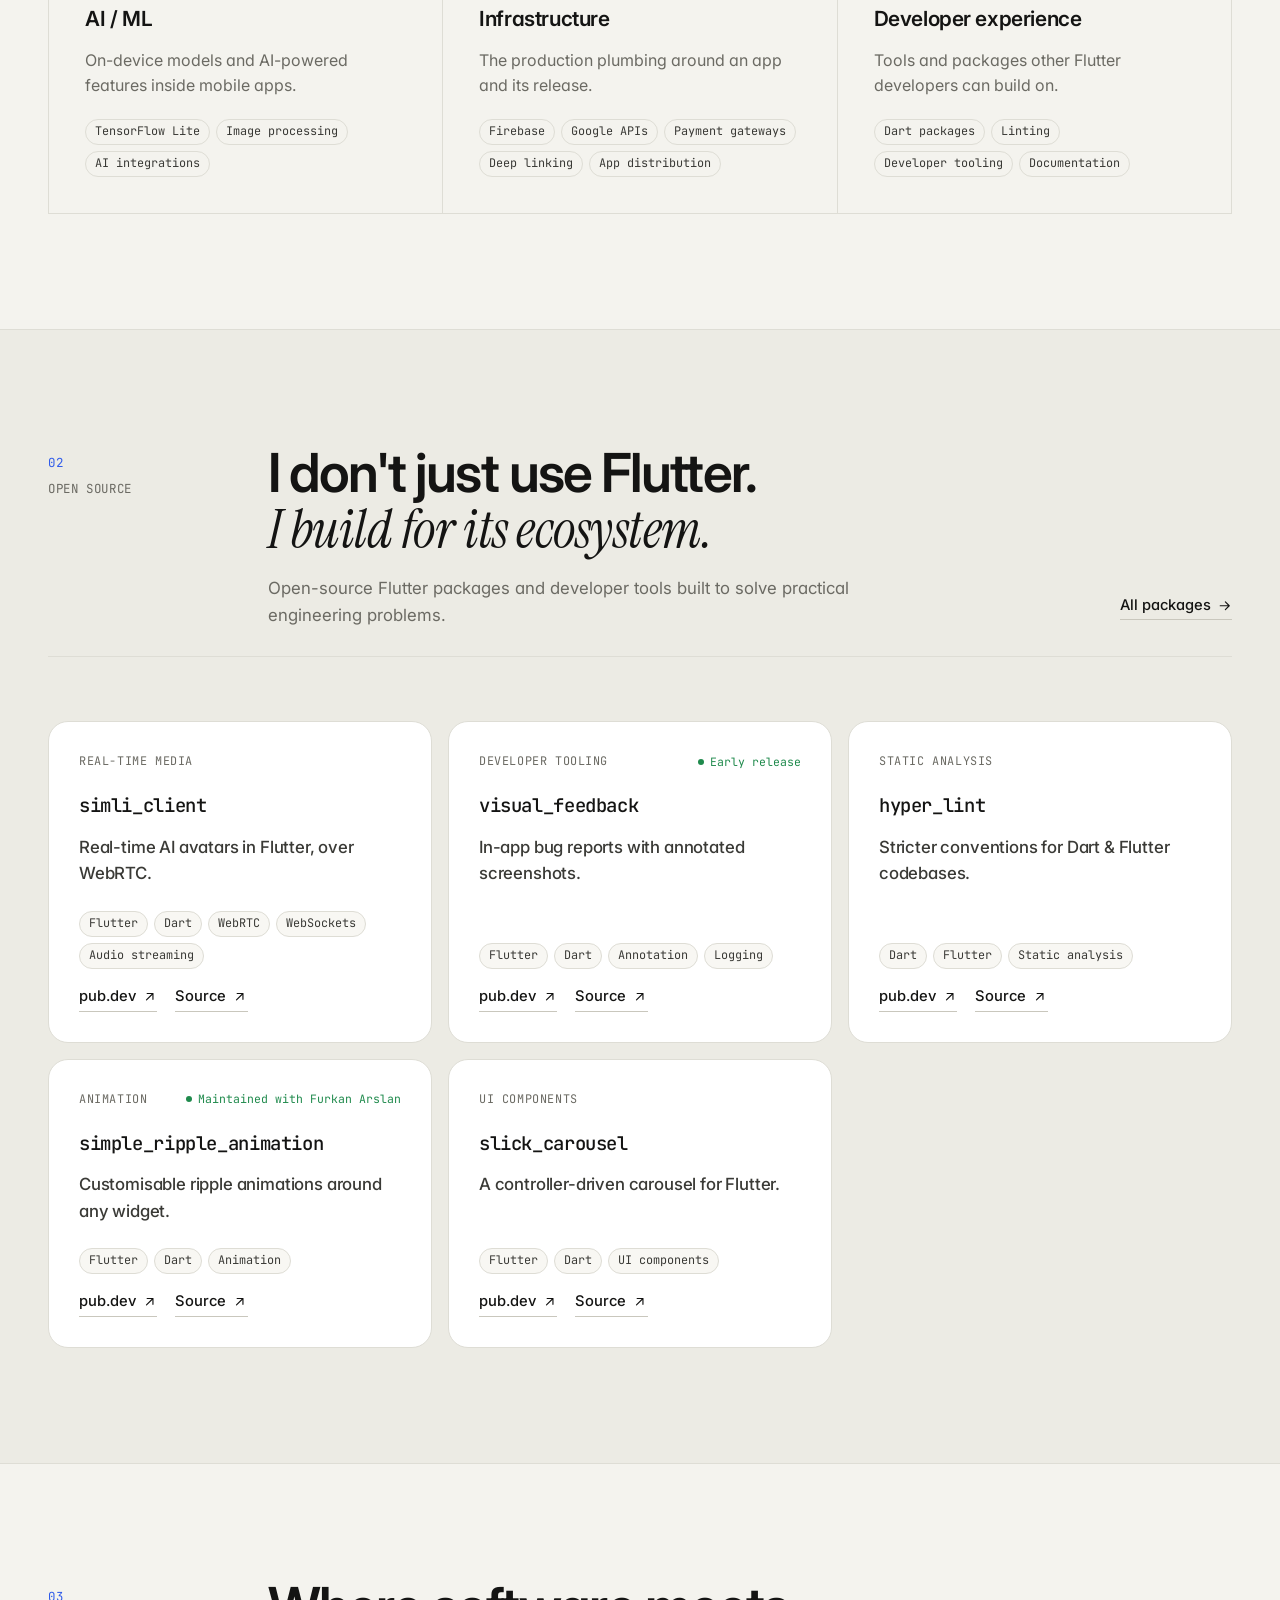
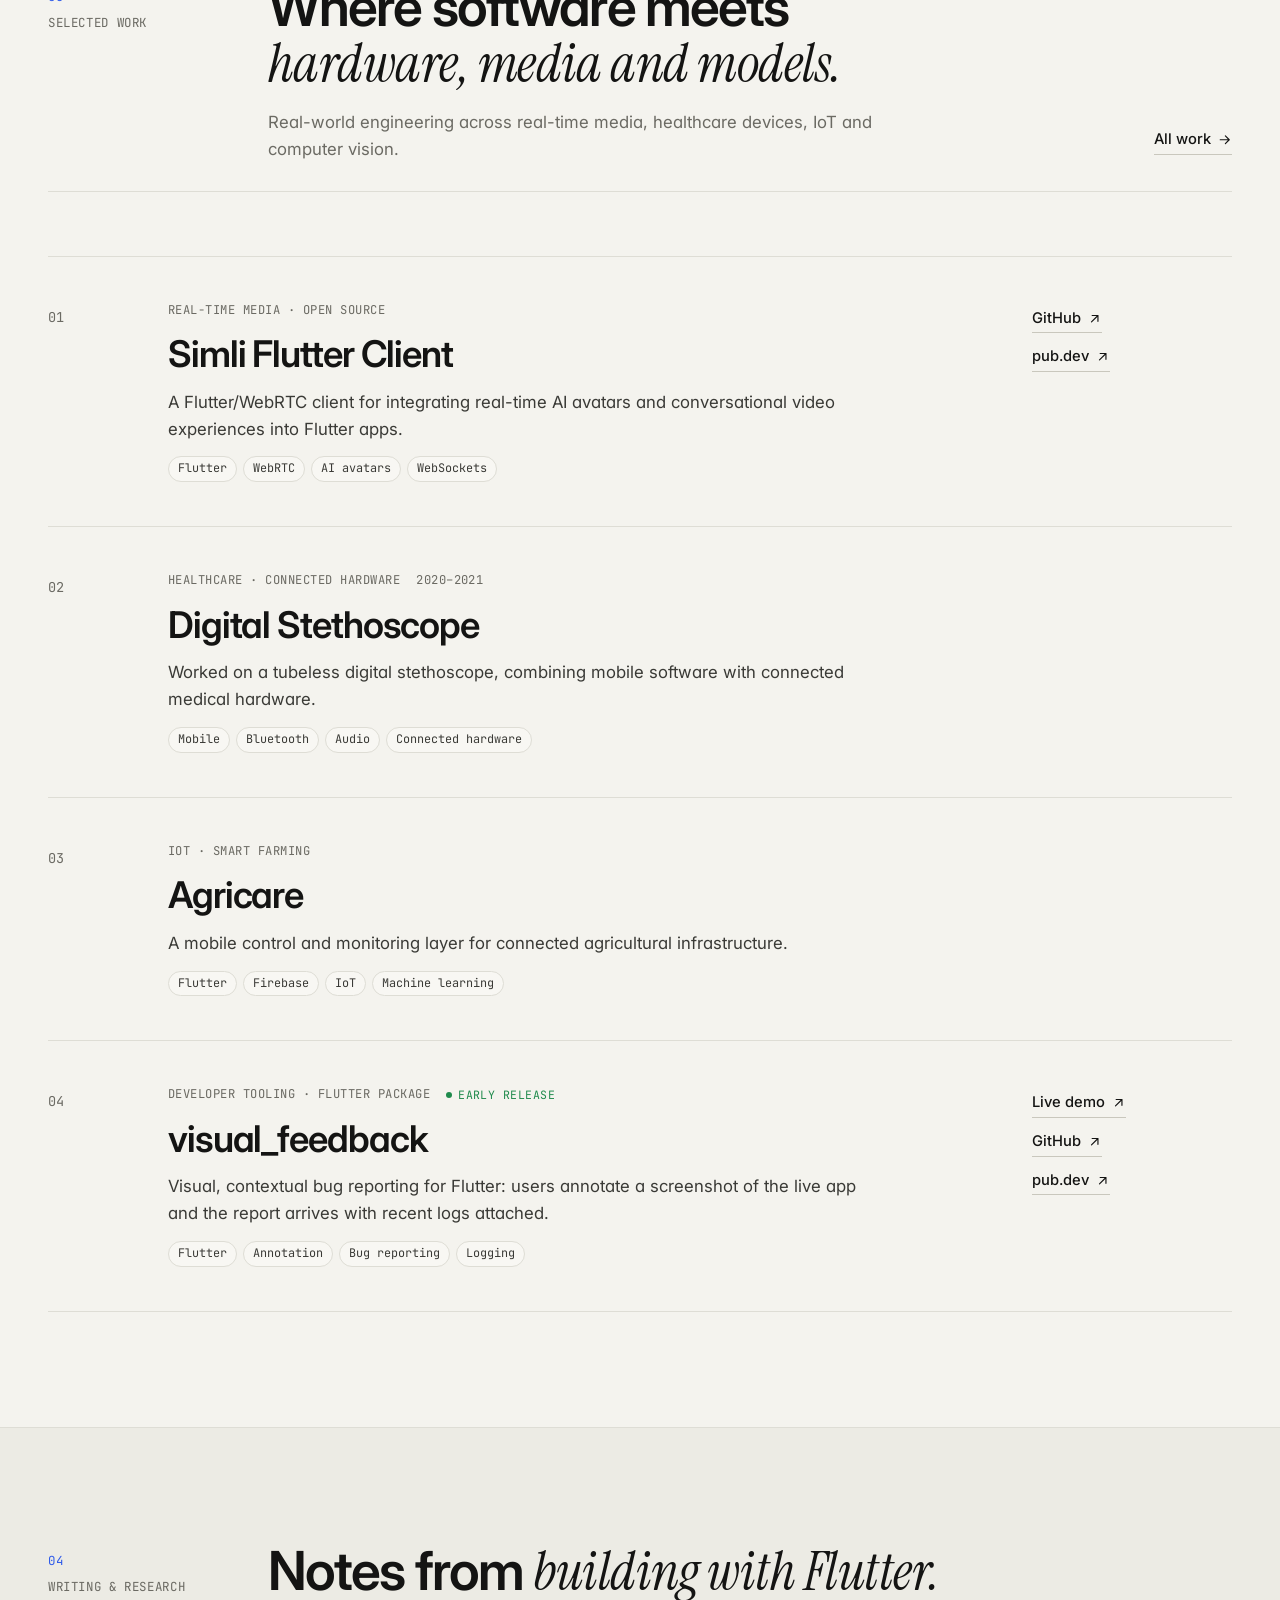
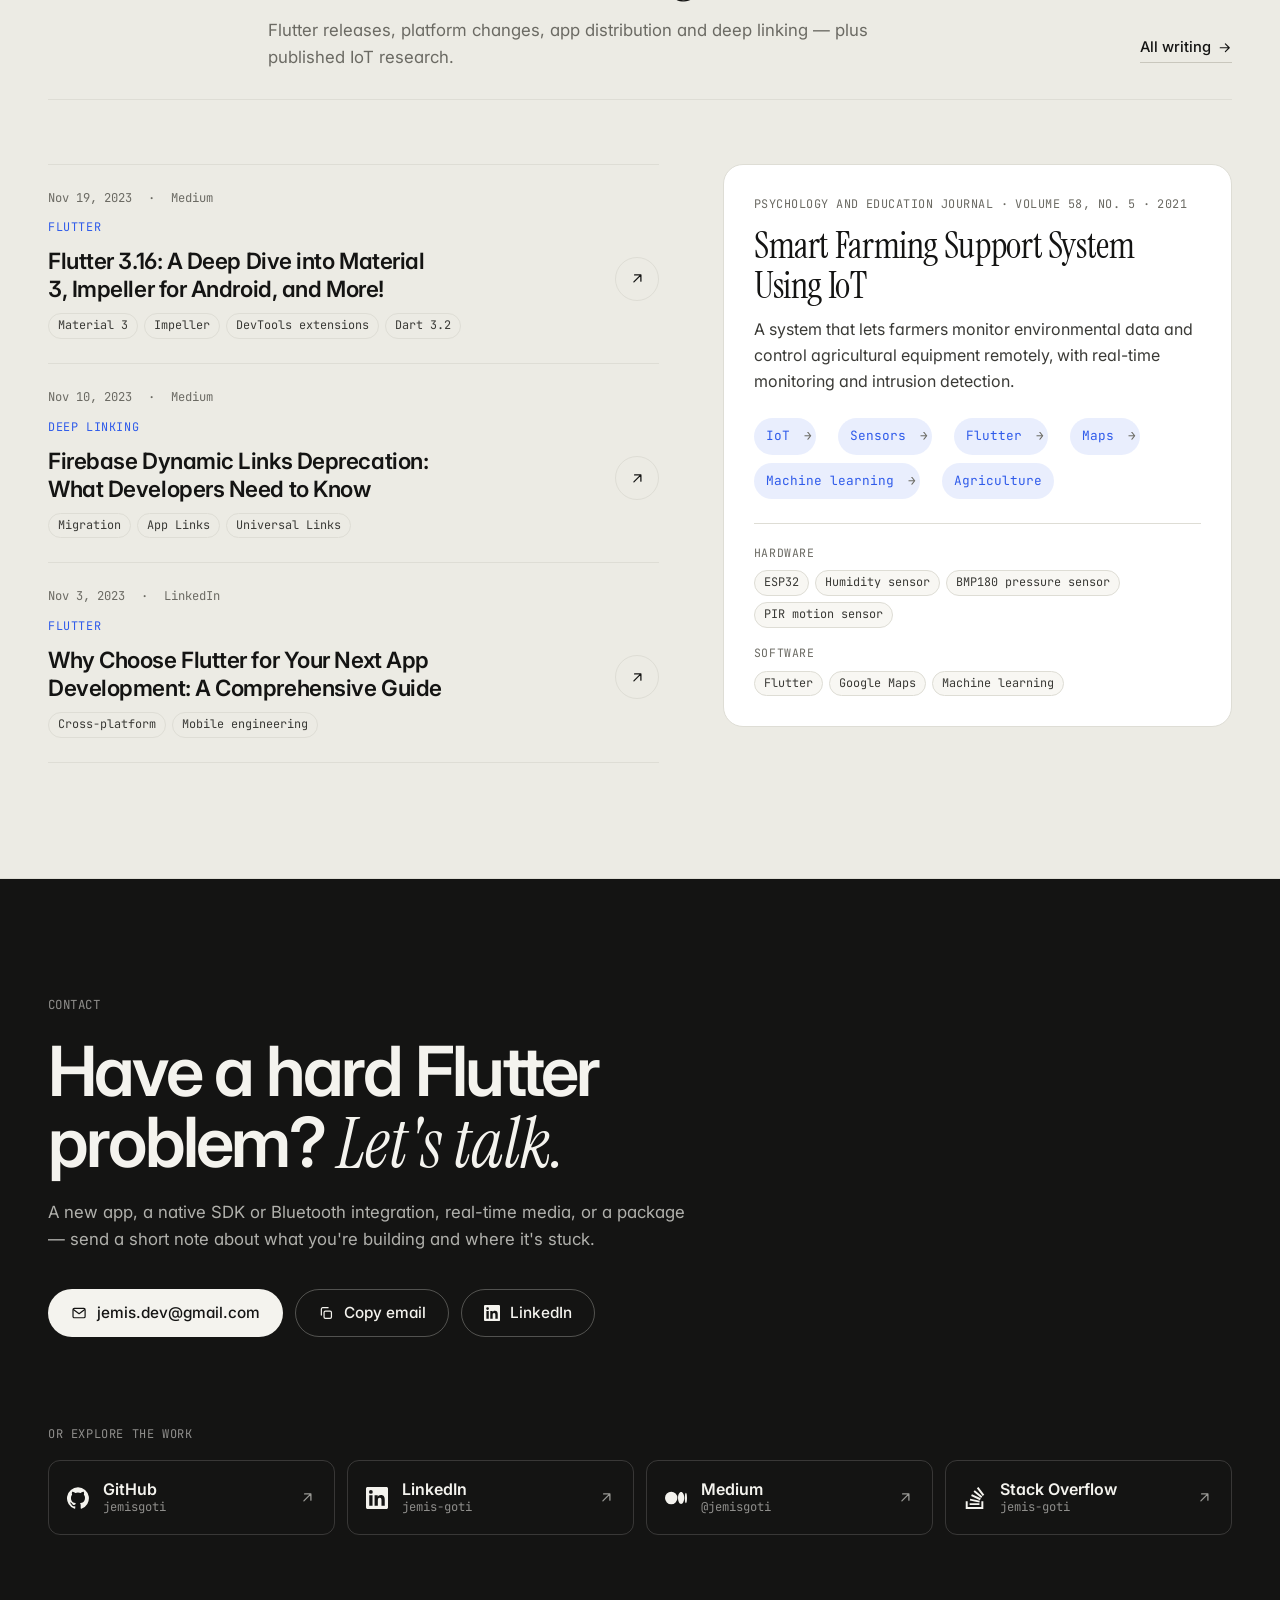
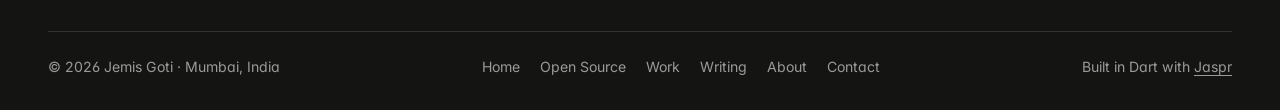
==== commit a7a1ed9d: "deploy: 537da3d21b19b58d3c618db2c479a8bdb1941bcd" ====
--- a/index.html
+++ b/index.html
@@ -1,38 +1,547 @@
 <!DOCTYPE html>
-<html>
-<head>
-  <!--
-    If you are serving your web app in a path other than the root, change the
-    href value below to reflect the base path you are serving from.
-
-    The path provided below has to start and end with a slash "/" in order for
-    it to work correctly.
-
-    For more details:
-    * https://developer.mozilla.org/en-US/docs/Web/HTML/Element/base
-
-    This is a placeholder for base href that will be replaced by the value of
-    the `--base-href` argument provided to `flutter build`.
-  -->
-  <base href="/">
-
-  <meta charset="UTF-8">
-  <meta content="IE=Edge" http-equiv="X-UA-Compatible">
-  <meta name="description" content="A new Flutter project.">
-
-  <!-- iOS meta tags & icons -->
-  <meta name="apple-mobile-web-app-capable" content="yes">
-  <meta name="apple-mobile-web-app-status-bar-style" content="black">
-  <meta name="apple-mobile-web-app-title" content="portfolio">
-  <link rel="apple-touch-icon" href="icons/Icon-192.png">
-
-  <!-- Favicon -->
-  <link rel="icon" type="image/png" href="favicon.png"/>
-
-  <title>portfolio</title>
-  <link rel="manifest" href="manifest.json">
-</head>
-<body>
-  <script src="flutter_bootstrap.js" async></script>
-</body>
+<html lang="en">
+  <head>
+    <base href="/"/>
+    <meta charset="utf-8"/>
+    <link href="/favicon.svg" rel="icon" type="image/svg+xml"/>
+    <link href="https://fonts.googleapis.com" rel="preconnect"/>
+    <link crossorigin href="https://fonts.gstatic.com" rel="preconnect"/>
+    <link href="https://fonts.googleapis.com/css2?family=Inter:wght@400;500;600;700&amp;family=Instrument+Serif:ital@0;1&amp;family=JetBrains+Mono:wght@400;500&amp;display=swap" rel="stylesheet"/>
+    <link href="/styles.css" rel="stylesheet"/>
+    <script>
+      (function(){var d=document.documentElement;d.classList.add('js');try{var t=localStorage.getItem('theme');if(t!=='light'&&t!=='dark'){t=matchMedia('(prefers-color-scheme: dark)').matches?'dark':'light'}d.dataset.theme=t}catch(e){}})();
+    </script>
+    <script src="/site.js" defer></script>
+    <!--$-->
+    <meta name="viewport" content="width=device-width, initial-scale=1.0"/>
+    <meta name="author" content="Jemis Goti"/>
+    <meta name="color-scheme" content="light dark"/>
+    <meta name="theme-color" content="#f4f3ee"/>
+    <meta name="robots" content="index, follow, max-image-preview:large"/>
+    <meta name="format-detection" content="telephone=no"/>
+    <title>Jemis Goti — Flutter Engineer &amp; Dart Developer</title>
+    <meta name="description" content="Jemis Goti is a Flutter and Dart engineer building production mobile applications, native SDK integrations, real-time experiences, and open-source Flutter packages."/>
+    <meta name="twitter:card" content="summary"/>
+    <meta name="twitter:title" content="Jemis Goti — Flutter Engineer &amp; Dart Developer"/>
+    <meta name="twitter:description" content="Jemis Goti is a Flutter and Dart engineer building production mobile applications, native SDK integrations, real-time experiences, and open-source Flutter packages."/>
+    <link href="https://jemisgoti.github.io/" rel="canonical"/>
+    <meta property="og:type" content="profile"/>
+    <meta property="og:site_name" content="Jemis Goti"/>
+    <meta property="og:locale" content="en_IN"/>
+    <meta property="og:title" content="Jemis Goti — Flutter Engineer &amp; Dart Developer"/>
+    <meta property="og:description" content="Jemis Goti is a Flutter and Dart engineer building production mobile applications, native SDK integrations, real-time experiences, and open-source Flutter packages."/>
+    <meta property="og:url" content="https://jemisgoti.github.io/"/>
+    <meta property="profile:first_name" content="Jemis"/>
+    <meta property="profile:last_name" content="Goti"/>
+    <script type="application/ld+json">
+      {"@context":"https://schema.org","@type":"Person","@id":"https://jemisgoti.github.io/#person","name":"Jemis Goti","url":"https://jemisgoti.github.io/","jobTitle":"Flutter Engineer","email":"mailto:jemis.dev@gmail.com","description":"Jemis Goti is a Flutter and Dart engineer building production mobile applications, native SDK integrations, real-time experiences, and open-source Flutter packages.","address":{"@type":"PostalAddress","addressLocality":"Mumbai","addressRegion":"Maharashtra","addressCountry":"IN"},"alumniOf":{"@type":"CollegeOrUniversity","name":"Birla Vishvakarma Mahavidyalaya"},"knowsAbout":["Flutter","Dart","Flutter FFI","Platform Channels","Native SDK integration","Bluetooth Low Energy","WebRTC","Audio streaming","TensorFlow Lite","Internet of Things","Developer tooling","Open-source Flutter packages"],"sameAs":["https://github.com/jemisgoti","https://www.linkedin.com/in/jemis-goti/","https://medium.com/@jemisgoti","https://stackoverflow.com/users/21120002/jemis-goti"]}
+    </script>
+    <script type="application/ld+json">
+      {"@context":"https://schema.org","@type":"WebSite","@id":"https://jemisgoti.github.io/#website","name":"Jemis Goti","url":"https://jemisgoti.github.io/","description":"Jemis Goti is a Flutter and Dart engineer building production mobile applications, native SDK integrations, real-time experiences, and open-source Flutter packages.","inLanguage":"en","author":{"@id":"https://jemisgoti.github.io/#person"}}
+    </script>
+    <!--/-->
+  </head>
+  <body>
+    <a class="skip-link" href="#main">Skip to content</a>
+    <header class="site-header">
+      <div class="container site-header__inner">
+        <a class="brand" aria-label="Jemis Goti — home" href="/"><span class="brand__mark" aria-hidden="true">jg</span><span class="brand__name">Jemis Goti</span></a>
+        <nav id="site-nav" class="site-nav" aria-label="Primary">
+          <ul role="list">
+            <li><a class="site-nav__link" href="/open-source/">Open Source</a></li>
+            <li><a class="site-nav__link" href="/work/">Work</a></li>
+            <li><a class="site-nav__link" href="/writing/">Writing</a></li>
+            <li><a class="site-nav__link" href="/about/">About</a></li>
+          </ul>
+        </nav>
+        <div class="site-header__actions">
+          <a class="contact-btn" href="/contact/">
+            Contact
+            <svg class="icon" viewBox="0 0 24 24" width="18" height="18" fill="none" stroke="currentColor" stroke-width="1.8" stroke-linecap="round" stroke-linejoin="round" aria-hidden="true" focusable="false"><path d="M5 12h14M13 6l6 6-6 6"/></svg>
+          </a>
+          <button class="icon-btn" type="button" data-theme-toggle aria-label="Switch colour theme">
+            <svg class="icon icon--sun" viewBox="0 0 24 24" width="18" height="18" fill="none" stroke="currentColor" stroke-width="1.8" stroke-linecap="round" stroke-linejoin="round" aria-hidden="true" focusable="false"><circle cx="12" cy="12" r="4"/><path d="M12 2v2M12 20v2M4.9 4.9l1.4 1.4M17.7 17.7l1.4 1.4M2 12h2M20 12h2M4.9 19.1l1.4-1.4M17.7 6.3l1.4-1.4"/></svg>
+            <svg class="icon icon--moon" viewBox="0 0 24 24" width="18" height="18" fill="none" stroke="currentColor" stroke-width="1.8" stroke-linecap="round" stroke-linejoin="round" aria-hidden="true" focusable="false"><path d="M20 14.5A8 8 0 0 1 9.5 4 8 8 0 1 0 20 14.5z"/></svg>
+          </button>
+          <button class="icon-btn nav-toggle" type="button" data-nav-toggle aria-controls="site-nav" aria-expanded="false" aria-label="Open menu">
+            <svg class="icon icon--menu" viewBox="0 0 24 24" width="18" height="18" fill="none" stroke="currentColor" stroke-width="1.8" stroke-linecap="round" stroke-linejoin="round" aria-hidden="true" focusable="false"><path d="M4 7h16M4 12h16M4 17h16"/></svg>
+            <svg class="icon icon--close" viewBox="0 0 24 24" width="18" height="18" fill="none" stroke="currentColor" stroke-width="1.8" stroke-linecap="round" stroke-linejoin="round" aria-hidden="true" focusable="false"><path d="M6 6l12 12M18 6 6 18"/></svg>
+          </button>
+        </div>
+      </div>
+    </header>
+    <main id="main" tabindex="-1">
+      <section class="hero" aria-labelledby="hero-title">
+        <div class="container hero__grid">
+          <div class="hero__copy">
+            <p class="eyebrow hero__eyebrow"><span class="dot" aria-hidden="true"></span>Flutter &amp; Dart engineer · Mumbai, India</p>
+            <h1 id="hero-title" class="hero__title">
+              <span class="visually-hidden">Jemis Goti — </span>Flutter engineer building <em>beyond the widget tree.</em>
+            </h1>
+            <p class="hero__lead">
+              I build production-grade Flutter applications, native integrations, SDKs and developer tools — with a focus on performance, maintainability and the hard parts of mobile engineering.
+            </p>
+            <div class="hero__actions">
+              <a class="btn btn--primary" href="/work/">
+                View work
+                <svg class="icon" viewBox="0 0 24 24" width="18" height="18" fill="none" stroke="currentColor" stroke-width="1.8" stroke-linecap="round" stroke-linejoin="round" aria-hidden="true" focusable="false"><path d="M5 12h14M13 6l6 6-6 6"/></svg>
+              </a>
+              <a class="btn btn--ghost" href="/contact/">
+                <svg class="icon" viewBox="0 0 24 24" width="18" height="18" fill="none" stroke="currentColor" stroke-width="1.8" stroke-linecap="round" stroke-linejoin="round" aria-hidden="true" focusable="false"><rect x="3" y="5" width="18" height="14" rx="2"/><path d="m4 7 8 6 8-6"/></svg>
+                Get in touch
+              </a>
+              <a class="btn btn--ghost" href="/open-source/">
+                <svg class="icon" viewBox="0 0 24 24" width="18" height="18" fill="none" stroke="currentColor" stroke-width="1.8" stroke-linecap="round" stroke-linejoin="round" aria-hidden="true" focusable="false"><path d="m12 3 8 4.5v9L12 21l-8-4.5v-9L12 3z"/><path d="m4 7.5 8 4.5 8-4.5M12 12v9"/></svg>
+                Open source
+              </a>
+            </div>
+          </div>
+          <figure class="stack" aria-labelledby="stack-caption">
+            <div class="stack__header"><span>the stack I work across</span><span class="stack__hint">depth ↓</span></div>
+            <ol class="stack__layers" role="list">
+              <li class="stack__layer">
+                <span class="stack__depth">L0</span><span class="stack__name">Widget tree</span><span class="stack__detail">Flutter · Dart · architecture</span>
+              </li>
+              <li class="stack__layer">
+                <span class="stack__depth">L1</span><span class="stack__name">Platform channels</span><span class="stack__detail">Android · iOS · native SDKs</span>
+              </li>
+              <li class="stack__layer">
+                <span class="stack__depth">L2</span><span class="stack__name">FFI</span><span class="stack__detail">dart:ffi · low-level integrations</span>
+              </li>
+              <li class="stack__layer">
+                <span class="stack__depth">L3</span><span class="stack__name">Devices &amp; streams</span><span class="stack__detail">BLE · Bluetooth Classic · audio · WebRTC</span>
+              </li>
+              <li class="stack__layer">
+                <span class="stack__depth">L4</span><span class="stack__name">Hardware &amp; models</span><span class="stack__detail">IoT sensors · TensorFlow Lite · AI APIs</span>
+              </li>
+            </ol>
+            <figcaption class="stack__caption" id="stack-caption">I like working on the parts of mobile development that don't have a ready-made solution.</figcaption>
+          </figure>
+        </div>
+      </section>
+      <section class="section" aria-labelledby="capabilities-title">
+        <div class="container">
+          <div class="section-head">
+            <div class="section-head__meta"><span class="section-head__index">01</span><span class="section-head__eyebrow">Capabilities</span></div>
+            <div class="section-head__main">
+              <h2 id="capabilities-title" class="section-head__title">Deep Flutter, and everything <em>underneath it.</em></h2>
+              <p class="section-head__lead">
+                My work starts in Dart and regularly reaches into native SDKs, FFI, Bluetooth, audio, real-time communication and connected hardware.
+              </p>
+            </div>
+            <a class="text-link section-head__action" href="/about/">
+              More about me
+              <svg class="icon" viewBox="0 0 24 24" width="18" height="18" fill="none" stroke="currentColor" stroke-width="1.8" stroke-linecap="round" stroke-linejoin="round" aria-hidden="true" focusable="false"><path d="M5 12h14M13 6l6 6-6 6"/></svg>
+            </a>
+          </div>
+          <ul class="capability-grid" role="list">
+            <li class="capability" data-reveal>
+              <span class="capability__index">01</span><h3 class="capability__title">Mobile engineering</h3><p class="capability__summary">Production Flutter apps with maintainable, scalable architecture.</p><ul class="tags tags--quiet" role="list"><li class="tag">Flutter</li><li class="tag">Dart</li><li class="tag">Android</li><li class="tag">iOS</li><li class="tag">Clean Architecture</li></ul>
+            </li>
+            <li class="capability" data-reveal>
+              <span class="capability__index">02</span><h3 class="capability__title">Platform integration</h3><p class="capability__summary">Reaching below the widget layer into native code and SDKs.</p><ul class="tags tags--quiet" role="list"><li class="tag">Platform Channels</li><li class="tag">Dart FFI</li><li class="tag">Native SDKs</li><li class="tag">BLE</li><li class="tag">Bluetooth Classic</li><li class="tag">MFi</li></ul>
+            </li>
+            <li class="capability" data-reveal>
+              <span class="capability__index">03</span><h3 class="capability__title">Real-time &amp; media</h3><p class="capability__summary">Streaming audio, video and data between devices and services.</p><ul class="tags tags--quiet" role="list"><li class="tag">WebRTC</li><li class="tag">Audio streaming</li><li class="tag">Audio processing</li><li class="tag">Video</li><li class="tag">WebSockets</li></ul>
+            </li>
+            <li class="capability" data-reveal>
+              <span class="capability__index">04</span><h3 class="capability__title">AI / ML</h3><p class="capability__summary">On-device models and AI-powered features inside mobile apps.</p><ul class="tags tags--quiet" role="list"><li class="tag">TensorFlow Lite</li><li class="tag">Image processing</li><li class="tag">AI integrations</li></ul>
+            </li>
+            <li class="capability" data-reveal>
+              <span class="capability__index">05</span><h3 class="capability__title">Infrastructure</h3><p class="capability__summary">The production plumbing around an app and its release.</p><ul class="tags tags--quiet" role="list"><li class="tag">Firebase</li><li class="tag">Google APIs</li><li class="tag">Payment gateways</li><li class="tag">Deep linking</li><li class="tag">App distribution</li></ul>
+            </li>
+            <li class="capability" data-reveal>
+              <span class="capability__index">06</span><h3 class="capability__title">Developer experience</h3><p class="capability__summary">Tools and packages other Flutter developers can build on.</p><ul class="tags tags--quiet" role="list"><li class="tag">Dart packages</li><li class="tag">Linting</li><li class="tag">Developer tooling</li><li class="tag">Documentation</li></ul>
+            </li>
+          </ul>
+        </div>
+      </section>
+      <section class="section section--tinted" aria-labelledby="oss-title">
+        <div class="container">
+          <div class="section-head">
+            <div class="section-head__meta"><span class="section-head__index">02</span><span class="section-head__eyebrow">Open source</span></div>
+            <div class="section-head__main">
+              <h2 id="oss-title" class="section-head__title">I don't just use Flutter. <em>I build for its ecosystem.</em></h2>
+              <p class="section-head__lead">Open-source Flutter packages and developer tools built to solve practical engineering problems.</p>
+            </div>
+            <a class="text-link section-head__action" href="/open-source/">
+              All packages
+              <svg class="icon" viewBox="0 0 24 24" width="18" height="18" fill="none" stroke="currentColor" stroke-width="1.8" stroke-linecap="round" stroke-linejoin="round" aria-hidden="true" focusable="false"><path d="M5 12h14M13 6l6 6-6 6"/></svg>
+            </a>
+          </div>
+          <div class="package-grid">
+            <article class="card package-card package-card--featured" id="simli_client" data-reveal>
+              <div class="package-card__top"><span class="package-card__category">Real-time media</span></div>
+              <h3 class="package-card__name">
+                <a class="stretched" target="_blank" rel="noopener noreferrer" href="https://pub.dev/packages/simli_client">simli_client</a>
+              </h3>
+              <p class="package-card__tagline">Real-time AI avatars in Flutter, over WebRTC.</p>
+              <div class="package-card__footer">
+                <ul class="tags" role="list">
+                  <li class="tag">Flutter</li>
+                  <li class="tag">Dart</li>
+                  <li class="tag">WebRTC</li>
+                  <li class="tag">WebSockets</li>
+                  <li class="tag">Audio streaming</li>
+                </ul>
+                <div class="link-row">
+                  <a class="text-link" target="_blank" rel="noopener noreferrer" href="https://pub.dev/packages/simli_client">
+                    pub.dev
+                    <svg class="icon" viewBox="0 0 24 24" width="18" height="18" fill="none" stroke="currentColor" stroke-width="1.8" stroke-linecap="round" stroke-linejoin="round" aria-hidden="true" focusable="false"><path d="M7 17 17 7M8 7h9v9"/></svg>
+                  </a>
+                  <a class="text-link" target="_blank" rel="noopener noreferrer" href="https://github.com/jemisgoti/simli-flutter-client">
+                    Source
+                    <svg class="icon" viewBox="0 0 24 24" width="18" height="18" fill="none" stroke="currentColor" stroke-width="1.8" stroke-linecap="round" stroke-linejoin="round" aria-hidden="true" focusable="false"><path d="M7 17 17 7M8 7h9v9"/></svg>
+                  </a>
+                </div>
+              </div>
+            </article>
+            <article class="card package-card package-card--featured" id="visual_feedback" data-reveal>
+              <div class="package-card__top">
+                <span class="package-card__category">Developer tooling</span>
+                <span class="status">Early release</span>
+              </div>
+              <h3 class="package-card__name">
+                <a class="stretched" target="_blank" rel="noopener noreferrer" href="https://pub.dev/packages/visual_feedback">visual_feedback</a>
+              </h3>
+              <p class="package-card__tagline">In-app bug reports with annotated screenshots.</p>
+              <div class="package-card__footer">
+                <ul class="tags" role="list">
+                  <li class="tag">Flutter</li>
+                  <li class="tag">Dart</li>
+                  <li class="tag">Annotation</li>
+                  <li class="tag">Logging</li>
+                </ul>
+                <div class="link-row">
+                  <a class="text-link" target="_blank" rel="noopener noreferrer" href="https://pub.dev/packages/visual_feedback">
+                    pub.dev
+                    <svg class="icon" viewBox="0 0 24 24" width="18" height="18" fill="none" stroke="currentColor" stroke-width="1.8" stroke-linecap="round" stroke-linejoin="round" aria-hidden="true" focusable="false"><path d="M7 17 17 7M8 7h9v9"/></svg>
+                  </a>
+                  <a class="text-link" target="_blank" rel="noopener noreferrer" href="https://github.com/jemisgoti/visual_feedback">
+                    Source
+                    <svg class="icon" viewBox="0 0 24 24" width="18" height="18" fill="none" stroke="currentColor" stroke-width="1.8" stroke-linecap="round" stroke-linejoin="round" aria-hidden="true" focusable="false"><path d="M7 17 17 7M8 7h9v9"/></svg>
+                  </a>
+                </div>
+              </div>
+            </article>
+            <article class="card package-card" id="hyper_lint" data-reveal>
+              <div class="package-card__top"><span class="package-card__category">Static analysis</span></div>
+              <h3 class="package-card__name">
+                <a class="stretched" target="_blank" rel="noopener noreferrer" href="https://pub.dev/packages/hyper_lint">hyper_lint</a>
+              </h3>
+              <p class="package-card__tagline">Stricter conventions for Dart &amp; Flutter codebases.</p>
+              <div class="package-card__footer">
+                <ul class="tags" role="list"><li class="tag">Dart</li><li class="tag">Flutter</li><li class="tag">Static analysis</li></ul>
+                <div class="link-row">
+                  <a class="text-link" target="_blank" rel="noopener noreferrer" href="https://pub.dev/packages/hyper_lint">
+                    pub.dev
+                    <svg class="icon" viewBox="0 0 24 24" width="18" height="18" fill="none" stroke="currentColor" stroke-width="1.8" stroke-linecap="round" stroke-linejoin="round" aria-hidden="true" focusable="false"><path d="M7 17 17 7M8 7h9v9"/></svg>
+                  </a>
+                  <a class="text-link" target="_blank" rel="noopener noreferrer" href="https://github.com/jemisgoti/hyper_lint">
+                    Source
+                    <svg class="icon" viewBox="0 0 24 24" width="18" height="18" fill="none" stroke="currentColor" stroke-width="1.8" stroke-linecap="round" stroke-linejoin="round" aria-hidden="true" focusable="false"><path d="M7 17 17 7M8 7h9v9"/></svg>
+                  </a>
+                </div>
+              </div>
+            </article>
+            <article class="card package-card" id="simple_ripple_animation" data-reveal>
+              <div class="package-card__top">
+                <span class="package-card__category">Animation</span>
+                <span class="status">Maintained with Furkan Arslan</span>
+              </div>
+              <h3 class="package-card__name">
+                <a class="stretched" target="_blank" rel="noopener noreferrer" href="https://pub.dev/packages/simple_ripple_animation">simple_ripple_animation</a>
+              </h3>
+              <p class="package-card__tagline">Customisable ripple animations around any widget.</p>
+              <div class="package-card__footer">
+                <ul class="tags" role="list"><li class="tag">Flutter</li><li class="tag">Dart</li><li class="tag">Animation</li></ul>
+                <div class="link-row">
+                  <a class="text-link" target="_blank" rel="noopener noreferrer" href="https://pub.dev/packages/simple_ripple_animation">
+                    pub.dev
+                    <svg class="icon" viewBox="0 0 24 24" width="18" height="18" fill="none" stroke="currentColor" stroke-width="1.8" stroke-linecap="round" stroke-linejoin="round" aria-hidden="true" focusable="false"><path d="M7 17 17 7M8 7h9v9"/></svg>
+                  </a>
+                  <a class="text-link" target="_blank" rel="noopener noreferrer" href="https://github.com/jemisgoti/simple_ripple_animation">
+                    Source
+                    <svg class="icon" viewBox="0 0 24 24" width="18" height="18" fill="none" stroke="currentColor" stroke-width="1.8" stroke-linecap="round" stroke-linejoin="round" aria-hidden="true" focusable="false"><path d="M7 17 17 7M8 7h9v9"/></svg>
+                  </a>
+                </div>
+              </div>
+            </article>
+            <article class="card package-card" id="slick_carousel" data-reveal>
+              <div class="package-card__top"><span class="package-card__category">UI components</span></div>
+              <h3 class="package-card__name">
+                <a class="stretched" target="_blank" rel="noopener noreferrer" href="https://pub.dev/packages/slick_carousel">slick_carousel</a>
+              </h3>
+              <p class="package-card__tagline">A controller-driven carousel for Flutter.</p>
+              <div class="package-card__footer">
+                <ul class="tags" role="list"><li class="tag">Flutter</li><li class="tag">Dart</li><li class="tag">UI components</li></ul>
+                <div class="link-row">
+                  <a class="text-link" target="_blank" rel="noopener noreferrer" href="https://pub.dev/packages/slick_carousel">
+                    pub.dev
+                    <svg class="icon" viewBox="0 0 24 24" width="18" height="18" fill="none" stroke="currentColor" stroke-width="1.8" stroke-linecap="round" stroke-linejoin="round" aria-hidden="true" focusable="false"><path d="M7 17 17 7M8 7h9v9"/></svg>
+                  </a>
+                  <a class="text-link" target="_blank" rel="noopener noreferrer" href="https://github.com/jemisgoti/slick_carousel">
+                    Source
+                    <svg class="icon" viewBox="0 0 24 24" width="18" height="18" fill="none" stroke="currentColor" stroke-width="1.8" stroke-linecap="round" stroke-linejoin="round" aria-hidden="true" focusable="false"><path d="M7 17 17 7M8 7h9v9"/></svg>
+                  </a>
+                </div>
+              </div>
+            </article>
+          </div>
+        </div>
+      </section>
+      <section class="section" aria-labelledby="work-title">
+        <div class="container">
+          <div class="section-head">
+            <div class="section-head__meta"><span class="section-head__index">03</span><span class="section-head__eyebrow">Selected work</span></div>
+            <div class="section-head__main">
+              <h2 id="work-title" class="section-head__title">Where software meets <em>hardware, media and models.</em></h2>
+              <p class="section-head__lead">Real-world engineering across real-time media, healthcare devices, IoT and computer vision.</p>
+            </div>
+            <a class="text-link section-head__action" href="/work/">
+              All work
+              <svg class="icon" viewBox="0 0 24 24" width="18" height="18" fill="none" stroke="currentColor" stroke-width="1.8" stroke-linecap="round" stroke-linejoin="round" aria-hidden="true" focusable="false"><path d="M5 12h14M13 6l6 6-6 6"/></svg>
+            </a>
+          </div>
+          <div class="project-list">
+            <article class="project" id="simli-flutter-client" data-reveal>
+              <div class="project__index" aria-hidden="true">01</div>
+              <div class="project__body">
+                <div class="project__meta"><span>Real-time media · Open source</span></div>
+                <h3 class="project__title">Simli Flutter Client</h3>
+                <p class="project__summary">
+                  A Flutter/WebRTC client for integrating real-time AI avatars and conversational video experiences into Flutter apps.
+                </p>
+                <ul class="tags" role="list">
+                  <li class="tag">Flutter</li>
+                  <li class="tag">WebRTC</li>
+                  <li class="tag">AI avatars</li>
+                  <li class="tag">WebSockets</li>
+                </ul>
+              </div>
+              <div class="project__links">
+                <a class="text-link" target="_blank" rel="noopener noreferrer" aria-label="Simli Flutter Client on GitHub" href="https://github.com/jemisgoti/simli-flutter-client">
+                  GitHub
+                  <svg class="icon" viewBox="0 0 24 24" width="18" height="18" fill="none" stroke="currentColor" stroke-width="1.8" stroke-linecap="round" stroke-linejoin="round" aria-hidden="true" focusable="false"><path d="M7 17 17 7M8 7h9v9"/></svg>
+                </a>
+                <a class="text-link" target="_blank" rel="noopener noreferrer" aria-label="Simli Flutter Client on pub.dev" href="https://pub.dev/packages/simli_client">
+                  pub.dev
+                  <svg class="icon" viewBox="0 0 24 24" width="18" height="18" fill="none" stroke="currentColor" stroke-width="1.8" stroke-linecap="round" stroke-linejoin="round" aria-hidden="true" focusable="false"><path d="M7 17 17 7M8 7h9v9"/></svg>
+                </a>
+              </div>
+            </article>
+            <article class="project" id="digital-stethoscope" data-reveal>
+              <div class="project__index" aria-hidden="true">02</div>
+              <div class="project__body">
+                <div class="project__meta"><span>Healthcare · Connected hardware</span><span>2020–2021</span></div>
+                <h3 class="project__title">Digital Stethoscope</h3>
+                <p class="project__summary">Worked on a tubeless digital stethoscope, combining mobile software with connected medical hardware.</p>
+                <ul class="tags" role="list">
+                  <li class="tag">Mobile</li>
+                  <li class="tag">Bluetooth</li>
+                  <li class="tag">Audio</li>
+                  <li class="tag">Connected hardware</li>
+                </ul>
+              </div>
+            </article>
+            <article class="project" id="agricare" data-reveal>
+              <div class="project__index" aria-hidden="true">03</div>
+              <div class="project__body">
+                <div class="project__meta"><span>IoT · Smart farming</span></div>
+                <h3 class="project__title">Agricare</h3>
+                <p class="project__summary">A mobile control and monitoring layer for connected agricultural infrastructure.</p>
+                <ul class="tags" role="list">
+                  <li class="tag">Flutter</li>
+                  <li class="tag">Firebase</li>
+                  <li class="tag">IoT</li>
+                  <li class="tag">Machine learning</li>
+                </ul>
+              </div>
+            </article>
+            <article class="project" id="visual-feedback" data-reveal>
+              <div class="project__index" aria-hidden="true">04</div>
+              <div class="project__body">
+                <div class="project__meta"><span>Developer tooling · Flutter package</span><span class="status">Early release</span></div>
+                <h3 class="project__title">visual_feedback</h3>
+                <p class="project__summary">
+                  Visual, contextual bug reporting for Flutter: users annotate a screenshot of the live app and the report arrives with recent logs attached.
+                </p>
+                <ul class="tags" role="list">
+                  <li class="tag">Flutter</li>
+                  <li class="tag">Annotation</li>
+                  <li class="tag">Bug reporting</li>
+                  <li class="tag">Logging</li>
+                </ul>
+              </div>
+              <div class="project__links">
+                <a class="text-link" target="_blank" rel="noopener noreferrer" aria-label="visual_feedback on Live demo" href="https://jemisgoti.github.io/visual_feedback/">
+                  Live demo
+                  <svg class="icon" viewBox="0 0 24 24" width="18" height="18" fill="none" stroke="currentColor" stroke-width="1.8" stroke-linecap="round" stroke-linejoin="round" aria-hidden="true" focusable="false"><path d="M7 17 17 7M8 7h9v9"/></svg>
+                </a>
+                <a class="text-link" target="_blank" rel="noopener noreferrer" aria-label="visual_feedback on GitHub" href="https://github.com/jemisgoti/visual_feedback">
+                  GitHub
+                  <svg class="icon" viewBox="0 0 24 24" width="18" height="18" fill="none" stroke="currentColor" stroke-width="1.8" stroke-linecap="round" stroke-linejoin="round" aria-hidden="true" focusable="false"><path d="M7 17 17 7M8 7h9v9"/></svg>
+                </a>
+                <a class="text-link" target="_blank" rel="noopener noreferrer" aria-label="visual_feedback on pub.dev" href="https://pub.dev/packages/visual_feedback">
+                  pub.dev
+                  <svg class="icon" viewBox="0 0 24 24" width="18" height="18" fill="none" stroke="currentColor" stroke-width="1.8" stroke-linecap="round" stroke-linejoin="round" aria-hidden="true" focusable="false"><path d="M7 17 17 7M8 7h9v9"/></svg>
+                </a>
+              </div>
+            </article>
+          </div>
+        </div>
+      </section>
+      <section class="section section--tinted" aria-labelledby="writing-title">
+        <div class="container">
+          <div class="section-head">
+            <div class="section-head__meta">
+              <span class="section-head__index">04</span>
+              <span class="section-head__eyebrow">Writing &amp; research</span>
+            </div>
+            <div class="section-head__main">
+              <h2 id="writing-title" class="section-head__title">Notes from <em>building with Flutter.</em></h2>
+              <p class="section-head__lead">Flutter releases, platform changes, app distribution and deep linking — plus published IoT research.</p>
+            </div>
+            <a class="text-link section-head__action" href="/writing/">
+              All writing
+              <svg class="icon" viewBox="0 0 24 24" width="18" height="18" fill="none" stroke="currentColor" stroke-width="1.8" stroke-linecap="round" stroke-linejoin="round" aria-hidden="true" focusable="false"><path d="M5 12h14M13 6l6 6-6 6"/></svg>
+            </a>
+          </div>
+          <div class="split">
+            <div class="article-list">
+              <article class="article-row" data-reveal>
+                <div class="article-row__meta"><time datetime="2023-11-19">Nov 19, 2023</time><span class="article-row__platform">Medium</span></div>
+                <div class="article-row__main">
+                  <span class="article-row__category">Flutter</span>
+                  <h3 class="article-row__title">
+                    <a class="stretched" target="_blank" rel="noopener noreferrer" href="https://medium.com/@jemisgoti/flutter-3-16-a-deep-dive-into-material-3-impeller-for-android-and-more-921b298a1fd7">Flutter 3.16: A Deep Dive into Material 3, Impeller for Android, and More!</a>
+                  </h3>
+                  <ul class="tags tags--quiet" role="list">
+                    <li class="tag">Material 3</li>
+                    <li class="tag">Impeller</li>
+                    <li class="tag">DevTools extensions</li>
+                    <li class="tag">Dart 3.2</li>
+                  </ul>
+                </div>
+                <span class="article-row__arrow"><svg class="icon" viewBox="0 0 24 24" width="18" height="18" fill="none" stroke="currentColor" stroke-width="1.8" stroke-linecap="round" stroke-linejoin="round" aria-hidden="true" focusable="false"><path d="M7 17 17 7M8 7h9v9"/></svg></span>
+              </article>
+              <article class="article-row" data-reveal>
+                <div class="article-row__meta"><time datetime="2023-11-10">Nov 10, 2023</time><span class="article-row__platform">Medium</span></div>
+                <div class="article-row__main">
+                  <span class="article-row__category">Deep Linking</span>
+                  <h3 class="article-row__title">
+                    <a class="stretched" target="_blank" rel="noopener noreferrer" href="https://medium.com/@jemisgoti/firebase-dynamic-links-deprecation-what-developers-need-to-know-c47ef5c3e518">Firebase Dynamic Links Deprecation: What Developers Need to Know</a>
+                  </h3>
+                  <ul class="tags tags--quiet" role="list"><li class="tag">Migration</li><li class="tag">App Links</li><li class="tag">Universal Links</li></ul>
+                </div>
+                <span class="article-row__arrow"><svg class="icon" viewBox="0 0 24 24" width="18" height="18" fill="none" stroke="currentColor" stroke-width="1.8" stroke-linecap="round" stroke-linejoin="round" aria-hidden="true" focusable="false"><path d="M7 17 17 7M8 7h9v9"/></svg></span>
+              </article>
+              <article class="article-row" data-reveal>
+                <div class="article-row__meta"><time datetime="2023-11-03">Nov 3, 2023</time><span class="article-row__platform">LinkedIn</span></div>
+                <div class="article-row__main">
+                  <span class="article-row__category">Flutter</span>
+                  <h3 class="article-row__title">
+                    <a class="stretched" target="_blank" rel="noopener noreferrer" href="https://www.linkedin.com/in/jemis-goti/recent-activity/articles/">Why Choose Flutter for Your Next App Development: A Comprehensive Guide</a>
+                  </h3>
+                  <ul class="tags tags--quiet" role="list"><li class="tag">Cross-platform</li><li class="tag">Mobile engineering</li></ul>
+                </div>
+                <span class="article-row__arrow"><svg class="icon" viewBox="0 0 24 24" width="18" height="18" fill="none" stroke="currentColor" stroke-width="1.8" stroke-linecap="round" stroke-linejoin="round" aria-hidden="true" focusable="false"><path d="M7 17 17 7M8 7h9v9"/></svg></span>
+              </article>
+            </div>
+            <article class="research card" data-reveal>
+              <div class="research__head">
+                <p class="research__venue">Psychology and Education Journal · Volume 58, No. 5 · 2021</p>
+                <h3 class="research__title">Smart Farming Support System Using IoT</h3>
+                <p class="research__summary">
+                  A system that lets farmers monitor environmental data and control agricultural equipment remotely, with real-time monitoring and intrusion detection.
+                </p>
+              </div>
+              <ol class="pipeline" aria-label="System pipeline">
+                <li>IoT</li>
+                <li>Sensors</li>
+                <li>Flutter</li>
+                <li>Maps</li>
+                <li>Machine learning</li>
+                <li>Agriculture</li>
+              </ol>
+              <dl class="research__specs">
+                <div>
+                  <dt>Hardware</dt>
+                  <dd>
+                    <ul class="tags" role="list">
+                      <li class="tag">ESP32</li>
+                      <li class="tag">Humidity sensor</li>
+                      <li class="tag">BMP180 pressure sensor</li>
+                      <li class="tag">PIR motion sensor</li>
+                    </ul>
+                  </dd>
+                </div>
+                <div>
+                  <dt>Software</dt>
+                  <dd>
+                    <ul class="tags" role="list"><li class="tag">Flutter</li><li class="tag">Google Maps</li><li class="tag">Machine learning</li></ul>
+                  </dd>
+                </div>
+              </dl>
+            </article>
+          </div>
+        </div>
+      </section>
+    </main>
+    <footer class="site-footer">
+      <div class="container">
+        <div class="footer-cta" id="contact">
+          <p class="eyebrow">Contact</p>
+          <h2 class="footer-cta__title">Have a hard Flutter problem? <em>Let's talk.</em></h2>
+          <p class="footer-cta__lead">
+            A new app, a native SDK or Bluetooth integration, real-time media, or a package — send a short note about what you're building and where it's stuck.
+          </p>
+          <div class="footer-cta__actions">
+            <a class="btn btn--light" href="mailto:jemis.dev@gmail.com?subject=Project%20enquiry">
+              <svg class="icon" viewBox="0 0 24 24" width="18" height="18" fill="none" stroke="currentColor" stroke-width="1.8" stroke-linecap="round" stroke-linejoin="round" aria-hidden="true" focusable="false"><rect x="3" y="5" width="18" height="14" rx="2"/><path d="m4 7 8 6 8-6"/></svg>
+              jemis.dev@gmail.com
+            </a>
+            <button class="btn btn--outline-light copy-btn" type="button" data-copy="jemis.dev@gmail.com">
+              <svg class="icon" viewBox="0 0 24 24" width="18" height="18" fill="none" stroke="currentColor" stroke-width="1.8" stroke-linecap="round" stroke-linejoin="round" aria-hidden="true" focusable="false"><rect x="9" y="9" width="11" height="11" rx="2"/><path d="M5 15V6a2 2 0 0 1 2-2h8"/></svg>
+              <span class="copy-btn__label">Copy email</span>
+              <span class="copy-btn__done" aria-live="polite">Copied</span>
+            </button>
+            <a class="btn btn--outline-light" target="_blank" rel="noopener noreferrer" href="https://www.linkedin.com/in/jemis-goti/">
+              <svg class="icon" viewBox="0 0 24 24" width="18" height="18" aria-hidden="true" focusable="false"><path fill="currentColor" d="M20.45 20.45h-3.56v-5.57c0-1.33-.02-3.04-1.85-3.04-1.85 0-2.13 1.45-2.13 2.94v5.67H9.35V9h3.41v1.56h.05c.48-.9 1.64-1.85 3.37-1.85 3.6 0 4.27 2.37 4.27 5.46v6.28zM5.34 7.43a2.06 2.06 0 1 1 0-4.12 2.06 2.06 0 0 1 0 4.12zM7.12 20.45H3.56V9h3.56v11.45zM22.22 0H1.77C.79 0 0 .77 0 1.73v20.54C0 23.23.79 24 1.77 24h20.45c.98 0 1.78-.77 1.78-1.73V1.73C24 .77 23.2 0 22.22 0z"/></svg>
+              LinkedIn
+            </a>
+          </div>
+        </div>
+        <p class="footer-sub">Or explore the work</p>
+        <ul class="profile-grid" role="list">
+          <li>
+            <a class="profile-card" target="_blank" rel="noopener noreferrer" href="https://github.com/jemisgoti"><svg class="icon profile-card__icon" viewBox="0 0 24 24" width="18" height="18" aria-hidden="true" focusable="false"><path fill="currentColor" d="M12 .3a12 12 0 0 0-3.8 23.38c.6.12.83-.26.83-.57L9 21.07c-3.34.72-4.04-1.61-4.04-1.61-.55-1.39-1.34-1.76-1.34-1.76-1.08-.74.09-.73.09-.73 1.2.09 1.83 1.24 1.83 1.24 1.07 1.83 2.81 1.3 3.5 1 .1-.78.42-1.31.76-1.61-2.67-.3-5.47-1.33-5.47-5.93 0-1.31.47-2.38 1.24-3.22-.14-.3-.54-1.52.1-3.18 0 0 1-.32 3.3 1.23a11.5 11.5 0 0 1 6 0c2.28-1.55 3.29-1.23 3.29-1.23.64 1.66.24 2.88.12 3.18a4.65 4.65 0 0 1 1.23 3.22c0 4.61-2.8 5.63-5.48 5.92.42.36.81 1.1.81 2.22l-.01 3.29c0 .31.2.69.82.57A12 12 0 0 0 12 .3"/></svg><span class="profile-card__text"><span class="profile-card__label">GitHub</span><span class="profile-card__handle">jemisgoti</span></span><svg class="icon profile-card__arrow" viewBox="0 0 24 24" width="18" height="18" fill="none" stroke="currentColor" stroke-width="1.8" stroke-linecap="round" stroke-linejoin="round" aria-hidden="true" focusable="false"><path d="M7 17 17 7M8 7h9v9"/></svg></a>
+          </li>
+          <li>
+            <a class="profile-card" target="_blank" rel="noopener noreferrer" href="https://www.linkedin.com/in/jemis-goti/"><svg class="icon profile-card__icon" viewBox="0 0 24 24" width="18" height="18" aria-hidden="true" focusable="false"><path fill="currentColor" d="M20.45 20.45h-3.56v-5.57c0-1.33-.02-3.04-1.85-3.04-1.85 0-2.13 1.45-2.13 2.94v5.67H9.35V9h3.41v1.56h.05c.48-.9 1.64-1.85 3.37-1.85 3.6 0 4.27 2.37 4.27 5.46v6.28zM5.34 7.43a2.06 2.06 0 1 1 0-4.12 2.06 2.06 0 0 1 0 4.12zM7.12 20.45H3.56V9h3.56v11.45zM22.22 0H1.77C.79 0 0 .77 0 1.73v20.54C0 23.23.79 24 1.77 24h20.45c.98 0 1.78-.77 1.78-1.73V1.73C24 .77 23.2 0 22.22 0z"/></svg><span class="profile-card__text"><span class="profile-card__label">LinkedIn</span><span class="profile-card__handle">jemis-goti</span></span><svg class="icon profile-card__arrow" viewBox="0 0 24 24" width="18" height="18" fill="none" stroke="currentColor" stroke-width="1.8" stroke-linecap="round" stroke-linejoin="round" aria-hidden="true" focusable="false"><path d="M7 17 17 7M8 7h9v9"/></svg></a>
+          </li>
+          <li>
+            <a class="profile-card" target="_blank" rel="noopener noreferrer" href="https://medium.com/@jemisgoti"><svg class="icon profile-card__icon" viewBox="0 0 24 24" width="18" height="18" aria-hidden="true" focusable="false"><path fill="currentColor" d="M13.54 12a6.8 6.8 0 0 1-6.77 6.82A6.8 6.8 0 0 1 0 12a6.8 6.8 0 0 1 6.77-6.82A6.8 6.8 0 0 1 13.54 12zm7.42 0c0 3.54-1.51 6.42-3.38 6.42-1.87 0-3.39-2.88-3.39-6.42s1.52-6.42 3.39-6.42 3.38 2.88 3.38 6.42M24 12c0 3.17-.53 5.75-1.19 5.75-.66 0-1.19-2.58-1.19-5.75s.53-5.75 1.19-5.75C23.47 6.25 24 8.83 24 12z"/></svg><span class="profile-card__text"><span class="profile-card__label">Medium</span><span class="profile-card__handle">@jemisgoti</span></span><svg class="icon profile-card__arrow" viewBox="0 0 24 24" width="18" height="18" fill="none" stroke="currentColor" stroke-width="1.8" stroke-linecap="round" stroke-linejoin="round" aria-hidden="true" focusable="false"><path d="M7 17 17 7M8 7h9v9"/></svg></a>
+          </li>
+          <li>
+            <a class="profile-card" target="_blank" rel="noopener noreferrer" href="https://stackoverflow.com/users/21120002/jemis-goti"><svg class="icon profile-card__icon" viewBox="0 0 24 24" width="18" height="18" aria-hidden="true" focusable="false"><path fill="currentColor" d="M15.73 0 14 1.28l6.39 8.59 1.72-1.28L15.73 0zm-3.94 3.42-1.37 1.64 8.22 6.85 1.37-1.64-8.22-6.85zM8.64 7.88l-.9 1.94 9.7 4.52.9-1.94-9.7-4.52zm-1.85 4.86-.44 2.1 10.47 2.2.44-2.1-10.47-2.2zM1.89 15.47V24h19.19v-8.53h-2.13v6.4H4.02v-6.4H1.89zm4.27 2.13v2.13h10.66V17.6H6.16z"/></svg><span class="profile-card__text"><span class="profile-card__label">Stack Overflow</span><span class="profile-card__handle">jemis-goti</span></span><svg class="icon profile-card__arrow" viewBox="0 0 24 24" width="18" height="18" fill="none" stroke="currentColor" stroke-width="1.8" stroke-linecap="round" stroke-linejoin="round" aria-hidden="true" focusable="false"><path d="M7 17 17 7M8 7h9v9"/></svg></a>
+          </li>
+        </ul>
+        <div class="footer-bottom">
+          <p>© 2026 Jemis Goti · Mumbai, India</p>
+          <nav aria-label="Footer">
+            <ul role="list">
+              <li><a href="/">Home</a></li>
+              <li><a href="/open-source/">Open Source</a></li>
+              <li><a href="/work/">Work</a></li>
+              <li><a href="/writing/">Writing</a></li>
+              <li><a href="/about/">About</a></li>
+              <li><a href="/contact/">Contact</a></li>
+            </ul>
+          </nav>
+          <p class="footer-bottom__built">Built in Dart with <a target="_blank" rel="noopener noreferrer" href="https://jaspr.site">Jaspr</a></p>
+        </div>
+      </div>
+    </footer>
+  </body>
 </html>
--- a/styles.css
+++ b/styles.css
@@ -0,0 +1,1913 @@
+/* ==========================================================================
+   Jemis Goti — site styles
+   Editorial, minimal, technical. Light + dark themes via [data-theme].
+   ========================================================================== */
+
+:root {
+  --bg: #f4f3ee;
+  --bg-tint: #ecebe4;
+  --surface: #ffffff;
+  --surface-2: #f8f7f3;
+  --ink: #141413;
+  --ink-2: #3a3a36;
+  --muted: #6b6a63;
+  --line: #deddd5;
+  --line-strong: #c9c7bd;
+  --accent: #2f5bea;
+  --accent-soft: rgba(47, 91, 234, 0.1);
+  --on-ink: #f4f3ee;
+  --success: #1f8a4c;
+  --shadow: 0 1px 2px rgba(20, 20, 19, 0.04), 0 8px 24px -12px rgba(20, 20, 19, 0.12);
+  --shadow-hover: 0 2px 4px rgba(20, 20, 19, 0.05), 0 18px 40px -18px rgba(20, 20, 19, 0.22);
+
+  --font-sans: 'Inter', ui-sans-serif, system-ui, -apple-system, 'Segoe UI', Roboto, sans-serif;
+  --font-serif: 'Instrument Serif', ui-serif, Georgia, 'Times New Roman', serif;
+  --font-mono: 'JetBrains Mono', ui-monospace, SFMono-Regular, Menlo, Consolas, monospace;
+
+  --container: 1200px;
+  --gutter: clamp(20px, 5vw, 48px);
+  --radius: 20px;
+  --radius-sm: 12px;
+  --header-h: 72px;
+  --ease: cubic-bezier(0.2, 0.7, 0.2, 1);
+
+  color-scheme: light;
+}
+
+:root[data-theme='dark'] {
+  --bg: #0e0e0d;
+  --bg-tint: #141413;
+  --surface: #181816;
+  --surface-2: #1d1d1b;
+  --ink: #f1f0ea;
+  --ink-2: #cfcec6;
+  --muted: #9a998f;
+  --line: #2a2a27;
+  --line-strong: #3a3a36;
+  --accent: #7c9bff;
+  --accent-soft: rgba(124, 155, 255, 0.14);
+  --on-ink: #0e0e0d;
+  --success: #5fcf8e;
+  --shadow: 0 1px 2px rgba(0, 0, 0, 0.3), 0 8px 24px -12px rgba(0, 0, 0, 0.5);
+  --shadow-hover: 0 2px 4px rgba(0, 0, 0, 0.35), 0 18px 40px -18px rgba(0, 0, 0, 0.7);
+  color-scheme: dark;
+}
+
+@media (prefers-color-scheme: dark) {
+  :root:not([data-theme]) {
+    --bg: #0e0e0d;
+    --bg-tint: #141413;
+    --surface: #181816;
+    --surface-2: #1d1d1b;
+    --ink: #f1f0ea;
+    --ink-2: #cfcec6;
+    --muted: #9a998f;
+    --line: #2a2a27;
+    --line-strong: #3a3a36;
+    --accent: #7c9bff;
+    --accent-soft: rgba(124, 155, 255, 0.14);
+    --on-ink: #0e0e0d;
+    --success: #5fcf8e;
+    color-scheme: dark;
+  }
+}
+
+/* Base ---------------------------------------------------------------- */
+
+*,
+*::before,
+*::after {
+  box-sizing: border-box;
+}
+
+html {
+  -webkit-text-size-adjust: 100%;
+  text-size-adjust: 100%;
+  scroll-behavior: smooth;
+  scroll-padding-top: calc(var(--header-h) + 16px);
+}
+
+body {
+  margin: 0;
+  background: var(--bg);
+  color: var(--ink);
+  font-family: var(--font-sans);
+  font-size: 1rem;
+  line-height: 1.6;
+  font-feature-settings: 'ss01', 'cv11';
+  -webkit-font-smoothing: antialiased;
+  -moz-osx-font-smoothing: grayscale;
+  text-rendering: optimizeLegibility;
+  overflow-x: hidden;
+  transition: background-color 0.3s var(--ease), color 0.3s var(--ease);
+}
+
+h1,
+h2,
+h3,
+p,
+ul,
+ol,
+dl,
+dd,
+figure {
+  margin: 0;
+}
+
+ul[role='list'],
+ol[role='list'] {
+  list-style: none;
+  padding: 0;
+}
+
+a {
+  color: inherit;
+  text-decoration: none;
+}
+
+img,
+svg {
+  display: block;
+  max-width: 100%;
+}
+
+button {
+  font: inherit;
+  color: inherit;
+}
+
+em {
+  font-family: var(--font-serif);
+  font-style: italic;
+  font-weight: 400;
+  letter-spacing: -0.01em;
+}
+
+code {
+  font-family: var(--font-mono);
+}
+
+:focus-visible {
+  outline: 2px solid var(--accent);
+  outline-offset: 3px;
+  border-radius: 6px;
+}
+
+::selection {
+  background: var(--accent);
+  color: #fff;
+}
+
+main:focus {
+  outline: none;
+}
+
+.container {
+  width: 100%;
+  max-width: calc(var(--container) + var(--gutter) * 2);
+  margin-inline: auto;
+  padding-inline: var(--gutter);
+}
+
+.visually-hidden {
+  position: absolute !important;
+  width: 1px;
+  height: 1px;
+  padding: 0;
+  margin: -1px;
+  overflow: hidden;
+  clip: rect(0 0 0 0);
+  white-space: nowrap;
+  border: 0;
+}
+
+.skip-link {
+  position: absolute;
+  left: 16px;
+  top: -100px;
+  z-index: 100;
+  padding: 10px 16px;
+  background: var(--ink);
+  color: var(--on-ink);
+  border-radius: 999px;
+  font-weight: 500;
+}
+
+.skip-link:focus {
+  top: 12px;
+}
+
+.muted {
+  color: var(--muted);
+}
+
+.mono {
+  font-family: var(--font-mono);
+  font-size: 0.85rem;
+}
+
+.icon {
+  width: 1.05em;
+  height: 1.05em;
+  flex: none;
+}
+
+.eyebrow {
+  display: inline-flex;
+  align-items: center;
+  gap: 10px;
+  font-family: var(--font-mono);
+  font-size: 0.78rem;
+  letter-spacing: 0.04em;
+  text-transform: uppercase;
+  color: var(--muted);
+}
+
+.dot {
+  width: 8px;
+  height: 8px;
+  border-radius: 50%;
+  background: var(--accent);
+  box-shadow: 0 0 0 4px var(--accent-soft);
+}
+
+/* Header -------------------------------------------------------------- */
+
+.site-header {
+  position: sticky;
+  top: 0;
+  z-index: 50;
+  background: color-mix(in srgb, var(--bg) 82%, transparent);
+  -webkit-backdrop-filter: saturate(1.4) blur(14px);
+  backdrop-filter: saturate(1.4) blur(14px);
+  border-bottom: 1px solid transparent;
+  transition: border-color 0.25s var(--ease), background-color 0.3s var(--ease);
+}
+
+.site-header.is-scrolled {
+  border-bottom-color: var(--line);
+}
+
+.site-header__inner {
+  display: flex;
+  align-items: center;
+  gap: 24px;
+  height: var(--header-h);
+}
+
+.brand {
+  display: inline-flex;
+  align-items: center;
+  gap: 10px;
+  font-weight: 600;
+  letter-spacing: -0.01em;
+  margin-right: auto;
+}
+
+.brand__mark {
+  display: grid;
+  place-items: center;
+  width: 34px;
+  height: 34px;
+  border-radius: 10px;
+  background: var(--ink);
+  color: var(--on-ink);
+  font-family: var(--font-mono);
+  font-size: 0.82rem;
+  font-weight: 500;
+  letter-spacing: -0.02em;
+}
+
+.site-nav ul {
+  display: flex;
+  gap: 4px;
+  padding: 4px;
+  border: 1px solid var(--line);
+  border-radius: 999px;
+  background: var(--surface);
+}
+
+.site-nav__link {
+  display: block;
+  padding: 7px 16px;
+  border-radius: 999px;
+  font-size: 0.92rem;
+  font-weight: 500;
+  color: var(--ink-2);
+  transition: background-color 0.2s var(--ease), color 0.2s var(--ease);
+}
+
+.site-nav__link:hover {
+  color: var(--ink);
+  background: var(--bg-tint);
+}
+
+.site-nav__link[aria-current='page'] {
+  background: var(--ink);
+  color: var(--on-ink);
+}
+
+.site-header__actions {
+  display: flex;
+  align-items: center;
+  gap: 8px;
+  margin-left: auto;
+}
+
+.pill-link {
+  display: inline-flex;
+  align-items: center;
+  gap: 8px;
+  height: 40px;
+  padding: 0 16px;
+  border: 1px solid var(--line);
+  border-radius: 999px;
+  font-size: 0.92rem;
+  font-weight: 500;
+  background: var(--surface);
+  transition: border-color 0.2s var(--ease);
+}
+
+.pill-link:hover {
+  border-color: var(--line-strong);
+}
+
+.icon-btn {
+  display: grid;
+  place-items: center;
+  width: 40px;
+  height: 40px;
+  padding: 0;
+  border: 1px solid var(--line);
+  border-radius: 50%;
+  background: var(--surface);
+  cursor: pointer;
+  transition: border-color 0.2s var(--ease), transform 0.2s var(--ease);
+}
+
+.icon-btn:hover {
+  border-color: var(--line-strong);
+}
+
+.icon-btn:active {
+  transform: scale(0.94);
+}
+
+.icon--moon,
+[data-theme='dark'] .icon--sun,
+.icon--close,
+.is-open .icon--menu {
+  display: none;
+}
+
+[data-theme='dark'] .icon--moon,
+.is-open .icon--close {
+  display: block;
+}
+
+.nav-toggle {
+  display: none;
+}
+
+/* Buttons & links ----------------------------------------------------- */
+
+.btn {
+  display: inline-flex;
+  align-items: center;
+  justify-content: center;
+  gap: 10px;
+  height: 48px;
+  padding: 0 22px;
+  border-radius: 999px;
+  border: 1px solid transparent;
+  font-weight: 500;
+  font-size: 0.96rem;
+  white-space: nowrap;
+  transition: background-color 0.2s var(--ease), border-color 0.2s var(--ease), transform 0.2s var(--ease);
+}
+
+.btn:active {
+  transform: translateY(1px);
+}
+
+.btn--primary {
+  background: var(--ink);
+  color: var(--on-ink);
+}
+
+.btn--primary:hover {
+  background: var(--accent);
+  color: #fff;
+}
+
+.btn--primary .icon {
+  transition: transform 0.2s var(--ease);
+}
+
+.btn--primary:hover .icon {
+  transform: translateX(3px);
+}
+
+.btn--ghost {
+  border-color: var(--line-strong);
+  background: transparent;
+}
+
+.btn--ghost:hover {
+  background: var(--surface);
+  border-color: var(--ink);
+}
+
+.text-link {
+  position: relative;
+  z-index: 1;
+  display: inline-flex;
+  align-items: center;
+  gap: 6px;
+  font-size: 0.92rem;
+  font-weight: 500;
+  color: var(--ink);
+  border-bottom: 1px solid var(--line-strong);
+  padding-bottom: 2px;
+  transition: color 0.2s var(--ease), border-color 0.2s var(--ease);
+}
+
+.text-link:hover {
+  color: var(--accent);
+  border-color: var(--accent);
+}
+
+.link-row {
+  display: flex;
+  flex-wrap: wrap;
+  gap: 10px 18px;
+}
+
+/* Tags ---------------------------------------------------------------- */
+
+.tags {
+  display: flex;
+  flex-wrap: wrap;
+  gap: 6px;
+}
+
+.tag {
+  font-family: var(--font-mono);
+  font-size: 0.74rem;
+  line-height: 1;
+  padding: 6px 9px;
+  border-radius: 999px;
+  border: 1px solid var(--line);
+  background: var(--surface-2);
+  color: var(--ink-2);
+  white-space: nowrap;
+}
+
+.tags--quiet .tag {
+  background: transparent;
+}
+
+.status {
+  display: inline-flex;
+  align-items: center;
+  gap: 6px;
+  font-family: var(--font-mono);
+  font-size: 0.72rem;
+  color: var(--success);
+}
+
+.status::before {
+  content: '';
+  width: 6px;
+  height: 6px;
+  border-radius: 50%;
+  background: currentColor;
+}
+
+/* Hero ---------------------------------------------------------------- */
+
+.hero {
+  padding-block: clamp(48px, 9vw, 112px) clamp(56px, 8vw, 104px);
+}
+
+.hero__grid {
+  display: grid;
+  grid-template-columns: minmax(0, 1.25fr) minmax(0, 1fr);
+  gap: clamp(40px, 6vw, 80px);
+  align-items: center;
+}
+
+.hero__eyebrow {
+  margin-bottom: 28px;
+}
+
+.hero__title {
+  font-size: clamp(2.7rem, 6.4vw, 5.4rem);
+  line-height: 0.98;
+  font-weight: 600;
+  letter-spacing: -0.045em;
+  text-wrap: balance;
+}
+
+.hero__title em {
+  display: inline;
+  font-size: 1.08em;
+  letter-spacing: -0.02em;
+  color: var(--accent);
+}
+
+.hero__lead {
+  margin-top: 28px;
+  max-width: 34rem;
+  font-size: clamp(1.05rem, 1.4vw, 1.2rem);
+  color: var(--ink-2);
+  text-wrap: pretty;
+}
+
+.hero__actions {
+  display: flex;
+  flex-wrap: wrap;
+  gap: 12px;
+  margin-top: 36px;
+}
+
+/* The stack figure: the "beyond the widget tree" signature */
+
+.stack {
+  position: relative;
+  padding: 22px;
+  border: 1px solid var(--line);
+  border-radius: calc(var(--radius) + 6px);
+  background: var(--surface);
+  box-shadow: var(--shadow);
+}
+
+.stack__header {
+  display: flex;
+  justify-content: space-between;
+  font-family: var(--font-mono);
+  font-size: 0.72rem;
+  text-transform: uppercase;
+  letter-spacing: 0.05em;
+  color: var(--muted);
+  padding: 2px 4px 16px;
+}
+
+.stack__layers {
+  display: grid;
+  gap: 8px;
+}
+
+.stack__layer {
+  --i: 0;
+  display: grid;
+  grid-template-columns: 38px 1fr;
+  grid-template-areas: 'depth name' 'depth detail';
+  column-gap: 12px;
+  align-items: center;
+  padding: 14px 16px;
+  margin-left: calc(var(--i) * 14px);
+  border: 1px solid var(--line);
+  border-radius: var(--radius-sm);
+  background: var(--surface-2);
+  transition: transform 0.3s var(--ease), border-color 0.3s var(--ease), background-color 0.3s var(--ease);
+}
+
+.stack__layer:nth-child(2) { --i: 1; }
+.stack__layer:nth-child(3) { --i: 2; }
+.stack__layer:nth-child(4) { --i: 3; }
+.stack__layer:nth-child(5) { --i: 4; }
+
+.stack__layer:first-child {
+  background: var(--ink);
+  border-color: var(--ink);
+  color: var(--on-ink);
+}
+
+.stack__layer:first-child .stack__detail,
+.stack__layer:first-child .stack__depth {
+  color: color-mix(in srgb, var(--on-ink) 65%, transparent);
+  border-color: color-mix(in srgb, var(--on-ink) 25%, transparent);
+}
+
+.stack__layer:not(:first-child):hover {
+  transform: translateX(-4px);
+  border-color: var(--accent);
+  background: var(--accent-soft);
+}
+
+.stack__depth {
+  grid-area: depth;
+  display: grid;
+  place-items: center;
+  height: 30px;
+  border: 1px solid var(--line-strong);
+  border-radius: 8px;
+  font-family: var(--font-mono);
+  font-size: 0.72rem;
+  color: var(--muted);
+}
+
+.stack__name {
+  grid-area: name;
+  font-weight: 600;
+  font-size: 0.98rem;
+  letter-spacing: -0.01em;
+  line-height: 1.3;
+}
+
+.stack__detail {
+  grid-area: detail;
+  font-family: var(--font-mono);
+  font-size: 0.74rem;
+  color: var(--muted);
+  line-height: 1.5;
+}
+
+.stack__caption {
+  margin-top: 18px;
+  padding: 16px 4px 2px;
+  border-top: 1px dashed var(--line-strong);
+  font-family: var(--font-serif);
+  font-style: italic;
+  font-size: 1.22rem;
+  line-height: 1.35;
+  color: var(--ink-2);
+}
+
+/* Sections ------------------------------------------------------------ */
+
+.section {
+  padding-block: clamp(64px, 9vw, 120px);
+}
+
+.section--tinted {
+  background: var(--bg-tint);
+  border-block: 1px solid var(--line);
+}
+
+.section--flush {
+  padding-top: 0;
+}
+
+.section-head {
+  display: grid;
+  grid-template-columns: 180px minmax(0, 1fr) auto;
+  gap: 16px 40px;
+  align-items: end;
+  margin-bottom: clamp(36px, 5vw, 64px);
+  padding-bottom: 28px;
+  border-bottom: 1px solid var(--line);
+}
+
+.section-head__meta {
+  display: flex;
+  flex-direction: column;
+  gap: 6px;
+  align-self: start;
+  padding-top: 8px;
+  font-family: var(--font-mono);
+  font-size: 0.78rem;
+  text-transform: uppercase;
+  letter-spacing: 0.05em;
+}
+
+.section-head__index {
+  color: var(--accent);
+}
+
+.section-head__eyebrow {
+  color: var(--muted);
+}
+
+.section-head__title {
+  font-size: clamp(2rem, 4.2vw, 3.4rem);
+  line-height: 1.04;
+  font-weight: 600;
+  letter-spacing: -0.035em;
+  text-wrap: balance;
+}
+
+.section-head__lead {
+  margin-top: 16px;
+  max-width: 40rem;
+  color: var(--muted);
+  font-size: 1.05rem;
+  text-wrap: pretty;
+}
+
+.section-head__action {
+  margin-bottom: 8px;
+  white-space: nowrap;
+}
+
+/* Page hero (inner pages) --------------------------------------------- */
+
+.page-hero {
+  padding-block: clamp(56px, 9vw, 112px) clamp(40px, 6vw, 72px);
+}
+
+.page-hero__title {
+  margin-top: 20px;
+  max-width: 16ch;
+  font-size: clamp(2.5rem, 6vw, 4.8rem);
+  line-height: 1;
+  font-weight: 600;
+  letter-spacing: -0.045em;
+  text-wrap: balance;
+}
+
+.page-hero__title em {
+  color: var(--accent);
+}
+
+.page-hero__lead {
+  margin-top: 24px;
+  max-width: 42rem;
+  font-size: clamp(1.05rem, 1.4vw, 1.18rem);
+  color: var(--ink-2);
+  text-wrap: pretty;
+}
+
+.page-hero--center {
+  min-height: 60vh;
+  display: grid;
+  align-items: center;
+}
+
+/* Cards --------------------------------------------------------------- */
+
+.card {
+  position: relative;
+  padding: clamp(22px, 2.6vw, 30px);
+  border: 1px solid var(--line);
+  border-radius: var(--radius);
+  background: var(--surface);
+  transition: border-color 0.25s var(--ease), box-shadow 0.25s var(--ease), transform 0.25s var(--ease);
+}
+
+.card__label {
+  margin-bottom: 14px;
+  font-family: var(--font-mono);
+  font-size: 0.75rem;
+  font-weight: 400;
+  text-transform: uppercase;
+  letter-spacing: 0.05em;
+  color: var(--muted);
+}
+
+.stretched::after {
+  content: '';
+  position: absolute;
+  inset: 0;
+  border-radius: inherit;
+}
+
+/* Capabilities */
+
+.capability-grid {
+  display: grid;
+  grid-template-columns: repeat(3, minmax(0, 1fr));
+  border-top: 1px solid var(--line);
+  border-left: 1px solid var(--line);
+}
+
+.capability {
+  display: flex;
+  flex-direction: column;
+  gap: 12px;
+  padding: clamp(24px, 3vw, 36px);
+  border-right: 1px solid var(--line);
+  border-bottom: 1px solid var(--line);
+  transition: background-color 0.25s var(--ease);
+}
+
+.capability:hover {
+  background: var(--surface);
+}
+
+.capability__index {
+  font-family: var(--font-mono);
+  font-size: 0.75rem;
+  color: var(--accent);
+}
+
+.capability__title {
+  font-size: 1.3rem;
+  font-weight: 600;
+  letter-spacing: -0.02em;
+}
+
+.capability__summary {
+  color: var(--muted);
+  margin-bottom: 8px;
+}
+
+.capability .tags {
+  margin-top: auto;
+}
+
+/* Packages */
+
+.package-grid {
+  display: grid;
+  grid-template-columns: repeat(3, minmax(0, 1fr));
+  gap: 16px;
+}
+
+.package-card {
+  display: flex;
+  flex-direction: column;
+  gap: 12px;
+  min-height: 250px;
+}
+
+.package-card:hover {
+  border-color: var(--line-strong);
+  box-shadow: var(--shadow-hover);
+  transform: translateY(-3px);
+}
+
+.package-card--featured {
+  grid-column: span 1;
+}
+
+.package-card__top {
+  display: flex;
+  justify-content: space-between;
+  align-items: center;
+  gap: 12px;
+  font-family: var(--font-mono);
+  font-size: 0.74rem;
+  color: var(--muted);
+}
+
+.package-card__category {
+  text-transform: uppercase;
+  letter-spacing: 0.05em;
+}
+
+.package-card__name {
+  margin-top: 8px;
+  font-family: var(--font-mono);
+  font-size: 1.18rem;
+  font-weight: 500;
+  letter-spacing: -0.02em;
+  word-break: break-word;
+}
+
+.package-card__name a:hover {
+  color: var(--accent);
+}
+
+.package-card__tagline {
+  font-size: 1.05rem;
+  font-weight: 500;
+  letter-spacing: -0.01em;
+  color: var(--ink-2);
+}
+
+.package-card__desc {
+  color: var(--muted);
+}
+
+.package-card__footer {
+  display: flex;
+  flex-direction: column;
+  gap: 16px;
+  margin-top: auto;
+  padding-top: 12px;
+}
+
+.package-grid--detailed {
+  grid-template-columns: repeat(2, minmax(0, 1fr));
+  gap: 20px;
+}
+
+.package-grid--detailed .package-card {
+  gap: 16px;
+  padding: clamp(24px, 3vw, 36px);
+}
+
+.package-grid--detailed .package-card__name {
+  font-size: 1.45rem;
+}
+
+.package-grid--detailed .package-card:hover {
+  transform: none;
+}
+
+.badges {
+  position: relative;
+  z-index: 1;
+  display: flex;
+  flex-wrap: wrap;
+  gap: 6px;
+  min-height: 20px;
+}
+
+.badges img {
+  height: 20px;
+  width: auto;
+  border-radius: 4px;
+}
+
+.checklist {
+  display: grid;
+  gap: 8px;
+  font-size: 0.94rem;
+  color: var(--ink-2);
+}
+
+.checklist li {
+  position: relative;
+  padding-left: 22px;
+}
+
+.checklist li::before {
+  content: '';
+  position: absolute;
+  left: 2px;
+  top: 0.62em;
+  width: 10px;
+  height: 1.5px;
+  background: var(--accent);
+}
+
+.install {
+  position: relative;
+  z-index: 1;
+  display: flex;
+  align-items: center;
+  justify-content: space-between;
+  gap: 12px;
+  padding: 6px 6px 6px 16px;
+  border-radius: var(--radius-sm);
+  background: var(--ink);
+  color: var(--on-ink);
+  font-size: 0.84rem;
+  overflow: hidden;
+}
+
+.install code {
+  overflow-x: auto;
+  white-space: nowrap;
+  scrollbar-width: none;
+}
+
+.install__prompt {
+  color: color-mix(in srgb, var(--on-ink) 50%, transparent);
+}
+
+.install__copy {
+  position: relative;
+  display: grid;
+  place-items: center;
+  flex: none;
+  width: 34px;
+  height: 34px;
+  border: 0;
+  border-radius: 8px;
+  background: color-mix(in srgb, var(--on-ink) 10%, transparent);
+  color: inherit;
+  cursor: pointer;
+}
+
+.install__copy:hover {
+  background: color-mix(in srgb, var(--on-ink) 20%, transparent);
+}
+
+.install__copied {
+  position: absolute;
+  right: 42px;
+  font-family: var(--font-mono);
+  font-size: 0.72rem;
+  opacity: 0;
+  transition: opacity 0.2s var(--ease);
+  pointer-events: none;
+}
+
+.install__copy.is-copied .install__copied {
+  opacity: 1;
+}
+
+/* Projects */
+
+.project-list {
+  border-top: 1px solid var(--line);
+}
+
+.project {
+  display: grid;
+  grid-template-columns: 80px minmax(0, 1fr) 200px;
+  gap: 24px 40px;
+  padding-block: clamp(28px, 4vw, 44px);
+  border-bottom: 1px solid var(--line);
+  transition: background-color 0.25s var(--ease);
+}
+
+.project__index {
+  font-family: var(--font-mono);
+  font-size: 0.85rem;
+  color: var(--muted);
+  padding-top: 6px;
+}
+
+.project__body {
+  display: flex;
+  flex-direction: column;
+  gap: 14px;
+}
+
+.project__meta {
+  display: flex;
+  flex-wrap: wrap;
+  gap: 6px 16px;
+  font-family: var(--font-mono);
+  font-size: 0.76rem;
+  color: var(--muted);
+  text-transform: uppercase;
+  letter-spacing: 0.04em;
+}
+
+.project__title {
+  font-size: clamp(1.6rem, 3vw, 2.3rem);
+  font-weight: 600;
+  line-height: 1.1;
+  letter-spacing: -0.03em;
+  transition: color 0.2s var(--ease);
+}
+
+.project:hover .project__title {
+  color: var(--accent);
+}
+
+.project__summary {
+  max-width: 44rem;
+  color: var(--ink-2);
+  font-size: 1.05rem;
+}
+
+.project__links {
+  display: flex;
+  flex-direction: column;
+  align-items: flex-start;
+  gap: 12px;
+  padding-top: 6px;
+}
+
+/* Engagements */
+
+.engagement-grid {
+  display: grid;
+  grid-template-columns: repeat(3, minmax(0, 1fr));
+  gap: 16px;
+}
+
+.engagement {
+  display: flex;
+  flex-direction: column;
+  gap: 12px;
+  color: var(--ink-2);
+}
+
+.engagement__title {
+  font-size: 1.2rem;
+  font-weight: 600;
+  letter-spacing: -0.02em;
+  color: var(--ink);
+}
+
+/* Writing */
+
+.split {
+  display: grid;
+  grid-template-columns: minmax(0, 1.2fr) minmax(0, 1fr);
+  gap: clamp(32px, 5vw, 64px);
+  align-items: start;
+}
+
+.article-list {
+  border-top: 1px solid var(--line);
+}
+
+.article-row {
+  position: relative;
+  display: grid;
+  grid-template-columns: minmax(0, 1fr) auto;
+  gap: 10px 24px;
+  padding-block: 24px;
+  border-bottom: 1px solid var(--line);
+}
+
+.article-row__meta {
+  grid-column: 1 / -1;
+  display: flex;
+  gap: 16px;
+  font-family: var(--font-mono);
+  font-size: 0.76rem;
+  color: var(--muted);
+}
+
+.article-row__platform::before {
+  content: '·';
+  margin-right: 16px;
+}
+
+.article-row__main {
+  display: flex;
+  flex-direction: column;
+  gap: 10px;
+}
+
+.article-row__category {
+  font-family: var(--font-mono);
+  font-size: 0.74rem;
+  text-transform: uppercase;
+  letter-spacing: 0.05em;
+  color: var(--accent);
+}
+
+.article-row__title {
+  font-size: clamp(1.15rem, 1.8vw, 1.4rem);
+  font-weight: 600;
+  line-height: 1.25;
+  letter-spacing: -0.02em;
+  text-wrap: balance;
+}
+
+.article-row__arrow {
+  display: grid;
+  place-items: center;
+  width: 44px;
+  height: 44px;
+  align-self: center;
+  border: 1px solid var(--line);
+  border-radius: 50%;
+  transition: background-color 0.2s var(--ease), color 0.2s var(--ease), transform 0.25s var(--ease);
+}
+
+.article-row:hover .article-row__title {
+  color: var(--accent);
+}
+
+.article-row:hover .article-row__arrow {
+  background: var(--ink);
+  color: var(--on-ink);
+  border-color: var(--ink);
+  transform: rotate(45deg);
+}
+
+.article-list--page .article-row {
+  grid-template-columns: 220px minmax(0, 1fr) auto;
+  padding-block: 32px;
+}
+
+.article-list--page .article-row__meta {
+  grid-column: auto;
+  flex-direction: column;
+  gap: 4px;
+  padding-top: 4px;
+}
+
+.article-list--page .article-row__platform::before {
+  content: none;
+}
+
+.article-list--page .article-row__title {
+  font-size: clamp(1.3rem, 2.4vw, 1.8rem);
+}
+
+/* Research */
+
+.research {
+  display: flex;
+  flex-direction: column;
+  gap: 24px;
+}
+
+.research__venue {
+  font-family: var(--font-mono);
+  font-size: 0.74rem;
+  color: var(--muted);
+  text-transform: uppercase;
+  letter-spacing: 0.04em;
+}
+
+.research__title {
+  margin-top: 12px;
+  font-family: var(--font-serif);
+  font-weight: 400;
+  font-size: clamp(1.7rem, 3vw, 2.3rem);
+  line-height: 1.08;
+  letter-spacing: -0.01em;
+}
+
+.research__summary {
+  margin-top: 12px;
+  color: var(--ink-2);
+}
+
+.pipeline {
+  display: flex;
+  flex-wrap: wrap;
+  gap: 8px 0;
+  padding: 0;
+  list-style: none;
+  counter-reset: step;
+}
+
+.pipeline li {
+  display: inline-flex;
+  align-items: center;
+  font-family: var(--font-mono);
+  font-size: 0.8rem;
+  padding: 8px 12px;
+  border-radius: 999px;
+  background: var(--accent-soft);
+  color: var(--accent);
+}
+
+.pipeline li:not(:last-child)::after {
+  content: '→';
+  margin: 0 -18px 0 14px;
+  padding-right: 10px;
+  color: var(--muted);
+}
+
+.pipeline li:not(:last-child) {
+  margin-right: 22px;
+}
+
+.research__specs {
+  display: grid;
+  gap: 16px;
+  padding-top: 20px;
+  border-top: 1px solid var(--line);
+}
+
+.research__specs dt {
+  margin-bottom: 8px;
+  font-family: var(--font-mono);
+  font-size: 0.72rem;
+  text-transform: uppercase;
+  letter-spacing: 0.05em;
+  color: var(--muted);
+}
+
+/* About */
+
+.story {
+  display: grid;
+  grid-template-columns: repeat(2, minmax(0, 1fr));
+  border-top: 1px solid var(--line);
+}
+
+.story__item {
+  display: grid;
+  gap: 12px;
+  align-content: start;
+  padding: clamp(28px, 4vw, 44px) clamp(0px, 3vw, 40px) clamp(28px, 4vw, 44px) 0;
+  border-bottom: 1px solid var(--line);
+}
+
+.story__item:nth-child(even) {
+  padding-left: clamp(0px, 3vw, 40px);
+  border-left: 1px solid var(--line);
+}
+
+.story__index {
+  font-family: var(--font-mono);
+  font-size: 0.78rem;
+  color: var(--accent);
+}
+
+.story__title {
+  font-size: clamp(1.4rem, 2.4vw, 1.8rem);
+  font-weight: 600;
+  letter-spacing: -0.025em;
+  line-height: 1.15;
+}
+
+.story__body {
+  color: var(--ink-2);
+  font-size: 1.05rem;
+  max-width: 36rem;
+}
+
+.expertise {
+  border-top: 1px solid var(--line);
+}
+
+.expertise__row {
+  display: grid;
+  grid-template-columns: minmax(0, 1fr) minmax(0, 1.3fr);
+  gap: 16px 40px;
+  padding-block: 28px;
+  border-bottom: 1px solid var(--line);
+}
+
+.expertise__row dt {
+  display: flex;
+  flex-direction: column;
+  gap: 4px;
+}
+
+.expertise__title {
+  font-size: 1.25rem;
+  font-weight: 600;
+  letter-spacing: -0.02em;
+}
+
+.expertise__summary {
+  color: var(--muted);
+}
+
+.expertise__row dd {
+  align-self: center;
+}
+
+.background-grid {
+  display: grid;
+  grid-template-columns: repeat(2, minmax(0, 1fr));
+  gap: 16px;
+}
+
+.background-grid .card {
+  display: flex;
+  flex-direction: column;
+  gap: 10px;
+}
+
+.card--wide {
+  grid-column: 1 / -1;
+}
+
+.background__primary {
+  font-size: 1.3rem;
+  font-weight: 600;
+  letter-spacing: -0.02em;
+}
+
+.cert-list {
+  display: grid;
+  grid-template-columns: repeat(2, minmax(0, 1fr));
+  column-gap: 40px;
+}
+
+.cert-list li {
+  display: flex;
+  justify-content: space-between;
+  gap: 16px;
+  padding-block: 12px;
+  border-bottom: 1px solid var(--line);
+}
+
+.cert-list__meta {
+  font-family: var(--font-mono);
+  font-size: 0.76rem;
+  color: var(--muted);
+  white-space: nowrap;
+  padding-top: 3px;
+}
+
+/* Footer -------------------------------------------------------------- */
+
+.site-footer {
+  background: var(--ink);
+  color: var(--on-ink);
+  padding-block: clamp(64px, 9vw, 112px) 32px;
+}
+
+.site-footer .eyebrow {
+  color: color-mix(in srgb, var(--on-ink) 55%, transparent);
+}
+
+.footer-cta__title {
+  margin-top: 20px;
+  max-width: 18ch;
+  font-size: clamp(2.3rem, 5.4vw, 4.4rem);
+  line-height: 1.02;
+  font-weight: 600;
+  letter-spacing: -0.04em;
+}
+
+.footer-cta__lead {
+  margin-top: 20px;
+  max-width: 40rem;
+  color: color-mix(in srgb, var(--on-ink) 70%, transparent);
+  font-size: 1.05rem;
+}
+
+.profile-grid {
+  display: grid;
+  grid-template-columns: repeat(4, minmax(0, 1fr));
+  gap: 12px;
+  margin-top: 48px;
+}
+
+.profile-card {
+  display: flex;
+  align-items: center;
+  gap: 14px;
+  padding: 18px;
+  border-radius: var(--radius-sm);
+  border: 1px solid color-mix(in srgb, var(--on-ink) 16%, transparent);
+  transition: background-color 0.2s var(--ease), border-color 0.2s var(--ease);
+}
+
+.profile-card:hover {
+  background: color-mix(in srgb, var(--on-ink) 8%, transparent);
+  border-color: color-mix(in srgb, var(--on-ink) 32%, transparent);
+}
+
+.profile-card__icon {
+  width: 22px;
+  height: 22px;
+}
+
+.profile-card__text {
+  display: flex;
+  flex-direction: column;
+  min-width: 0;
+  line-height: 1.3;
+}
+
+.profile-card__label {
+  font-weight: 600;
+}
+
+.profile-card__handle {
+  font-family: var(--font-mono);
+  font-size: 0.76rem;
+  color: color-mix(in srgb, var(--on-ink) 55%, transparent);
+  overflow: hidden;
+  text-overflow: ellipsis;
+}
+
+.profile-card__arrow {
+  margin-left: auto;
+  opacity: 0.6;
+  transition: transform 0.2s var(--ease), opacity 0.2s var(--ease);
+}
+
+.profile-card:hover .profile-card__arrow {
+  opacity: 1;
+  transform: translate(2px, -2px);
+}
+
+.footer-bottom {
+  display: flex;
+  flex-wrap: wrap;
+  align-items: center;
+  justify-content: space-between;
+  gap: 16px 32px;
+  margin-top: clamp(56px, 8vw, 96px);
+  padding-top: 24px;
+  border-top: 1px solid color-mix(in srgb, var(--on-ink) 14%, transparent);
+  font-size: 0.88rem;
+  color: color-mix(in srgb, var(--on-ink) 60%, transparent);
+}
+
+.footer-bottom ul {
+  display: flex;
+  flex-wrap: wrap;
+  gap: 8px 20px;
+}
+
+.footer-bottom a:hover {
+  color: var(--on-ink);
+}
+
+.footer-bottom__built a {
+  text-decoration: underline;
+  text-underline-offset: 3px;
+}
+
+/* Contact ------------------------------------------------------------- */
+
+.contact-btn {
+  display: inline-flex;
+  align-items: center;
+  gap: 8px;
+  height: 40px;
+  padding: 0 16px 0 18px;
+  border-radius: 999px;
+  background: var(--ink);
+  color: var(--on-ink);
+  font-size: 0.92rem;
+  font-weight: 500;
+  white-space: nowrap;
+  transition: background-color 0.2s var(--ease), color 0.2s var(--ease);
+}
+
+.contact-btn:hover,
+.contact-btn[aria-current='page'] {
+  background: var(--accent);
+  color: #fff;
+}
+
+.contact-btn .icon {
+  transition: transform 0.2s var(--ease);
+}
+
+.contact-btn:hover .icon {
+  transform: translateX(2px);
+}
+
+.btn--light {
+  background: var(--on-ink);
+  color: var(--ink);
+}
+
+.btn--light:hover {
+  background: var(--accent);
+  color: #fff;
+}
+
+.btn--outline-light {
+  border-color: color-mix(in srgb, var(--on-ink) 28%, transparent);
+  background: transparent;
+  color: var(--on-ink);
+  cursor: pointer;
+}
+
+.btn--outline-light:hover {
+  background: color-mix(in srgb, var(--on-ink) 8%, transparent);
+  border-color: color-mix(in srgb, var(--on-ink) 50%, transparent);
+}
+
+.copy-btn {
+  cursor: pointer;
+}
+
+.copy-btn__done,
+.copy-btn.is-copied .copy-btn__label {
+  display: none;
+}
+
+.copy-btn.is-copied .copy-btn__done {
+  display: inline;
+}
+
+.footer-cta__actions {
+  display: flex;
+  flex-wrap: wrap;
+  gap: 12px;
+  margin-top: 36px;
+}
+
+.footer-sub {
+  margin-top: clamp(56px, 7vw, 88px);
+  font-family: var(--font-mono);
+  font-size: 0.75rem;
+  text-transform: uppercase;
+  letter-spacing: 0.05em;
+  color: color-mix(in srgb, var(--on-ink) 55%, transparent);
+}
+
+.footer-sub + .profile-grid {
+  margin-top: 16px;
+}
+
+.contact-grid {
+  display: grid;
+  grid-template-columns: minmax(0, 1.1fr) minmax(0, 1fr);
+  gap: 16px;
+  align-items: start;
+}
+
+.contact-card {
+  position: sticky;
+  top: calc(var(--header-h) + 16px);
+  display: flex;
+  flex-direction: column;
+  gap: 16px;
+  padding: clamp(28px, 4vw, 44px);
+  border-radius: var(--radius);
+  background: var(--ink);
+  color: var(--on-ink);
+}
+
+.contact-card__label {
+  font-family: var(--font-mono);
+  font-size: 0.75rem;
+  text-transform: uppercase;
+  letter-spacing: 0.05em;
+  color: color-mix(in srgb, var(--on-ink) 55%, transparent);
+}
+
+.contact-card__email {
+  font-size: clamp(1.5rem, 3.4vw, 2.4rem);
+  font-weight: 600;
+  line-height: 1.1;
+  letter-spacing: -0.03em;
+  overflow-wrap: anywhere;
+  transition: color 0.2s var(--ease);
+}
+
+.contact-card__email:hover {
+  color: var(--accent);
+}
+
+.contact-card__note {
+  max-width: 30rem;
+  color: color-mix(in srgb, var(--on-ink) 70%, transparent);
+}
+
+.contact-card__actions {
+  display: flex;
+  flex-wrap: wrap;
+  gap: 12px;
+  margin-top: 8px;
+}
+
+.contact-card__elsewhere {
+  display: flex;
+  flex-direction: column;
+  gap: 12px;
+  margin-top: 16px;
+  padding-top: 24px;
+  border-top: 1px solid color-mix(in srgb, var(--on-ink) 14%, transparent);
+}
+
+.contact-card__links {
+  display: flex;
+  flex-wrap: wrap;
+  gap: 10px 24px;
+}
+
+.contact-link {
+  display: inline-flex;
+  align-items: center;
+  gap: 8px;
+  font-weight: 500;
+}
+
+.contact-link:hover {
+  color: var(--accent);
+}
+
+.contact-info {
+  display: grid;
+  gap: 16px;
+}
+
+.numbered {
+  display: grid;
+  gap: 0;
+}
+
+.numbered li {
+  display: flex;
+  gap: 16px;
+  padding-block: 12px;
+  border-bottom: 1px solid var(--line);
+  color: var(--ink-2);
+}
+
+.numbered li:last-child {
+  border-bottom: 0;
+  padding-bottom: 0;
+}
+
+.numbered__index {
+  font-family: var(--font-mono);
+  font-size: 0.78rem;
+  color: var(--accent);
+  padding-top: 3px;
+}
+
+/* Motion -------------------------------------------------------------- */
+
+.reveal-ready [data-reveal] {
+  opacity: 0;
+  transform: translateY(14px);
+  transition: opacity 0.7s var(--ease), transform 0.7s var(--ease), border-color 0.25s var(--ease),
+    box-shadow 0.25s var(--ease), background-color 0.25s var(--ease);
+}
+
+.reveal-ready [data-reveal].is-visible {
+  opacity: 1;
+  transform: none;
+}
+
+@media (prefers-reduced-motion: reduce) {
+  html {
+    scroll-behavior: auto;
+  }
+
+  *,
+  *::before,
+  *::after {
+    transition-duration: 0.01ms !important;
+    animation-duration: 0.01ms !important;
+  }
+}
+
+/* Responsive ---------------------------------------------------------- */
+
+@media (max-width: 1080px) {
+  .hero__grid {
+    grid-template-columns: 1fr;
+  }
+
+  .stack {
+    max-width: 620px;
+  }
+
+  .package-grid {
+    grid-template-columns: repeat(2, minmax(0, 1fr));
+  }
+
+  .capability-grid {
+    grid-template-columns: repeat(2, minmax(0, 1fr));
+  }
+
+  .section-head {
+    grid-template-columns: minmax(0, 1fr) auto;
+  }
+
+  .section-head__meta {
+    grid-column: 1 / -1;
+    flex-direction: row;
+    gap: 12px;
+    padding-top: 0;
+  }
+
+  .project {
+    grid-template-columns: 56px minmax(0, 1fr);
+  }
+
+  .project__links {
+    grid-column: 2;
+    flex-direction: row;
+    flex-wrap: wrap;
+    gap: 10px 20px;
+    padding-top: 0;
+  }
+
+  .split {
+    grid-template-columns: 1fr;
+  }
+
+  .profile-grid {
+    grid-template-columns: repeat(2, minmax(0, 1fr));
+  }
+
+  .engagement-grid,
+  .contact-grid {
+    grid-template-columns: 1fr;
+  }
+
+  .contact-card {
+    position: static;
+  }
+}
+
+@media (max-width: 860px) {
+  :root {
+    --header-h: 64px;
+  }
+
+  .nav-toggle {
+    display: grid;
+  }
+
+  .pill-link {
+    display: none;
+  }
+
+  .site-nav {
+    position: fixed;
+    inset: var(--header-h) 0 auto 0;
+    padding: 12px var(--gutter) 24px;
+    background: var(--bg);
+    border-bottom: 1px solid var(--line);
+    transform: translateY(-8px);
+    opacity: 0;
+    visibility: hidden;
+    transition: opacity 0.2s var(--ease), transform 0.2s var(--ease), visibility 0.2s;
+  }
+
+  .is-open .site-nav {
+    transform: none;
+    opacity: 1;
+    visibility: visible;
+  }
+
+  .site-nav ul {
+    flex-direction: column;
+    gap: 0;
+    padding: 0;
+    border: 0;
+    border-radius: 0;
+    background: transparent;
+  }
+
+  .site-nav__link {
+    padding: 16px 4px;
+    border-radius: 0;
+    border-bottom: 1px solid var(--line);
+    font-size: 1.3rem;
+    letter-spacing: -0.02em;
+  }
+
+  .site-nav__link:hover {
+    background: transparent;
+  }
+
+  .site-nav__link[aria-current='page'] {
+    background: transparent;
+    color: var(--accent);
+  }
+
+  .package-grid--detailed,
+  .story,
+  .background-grid,
+  .cert-list {
+    grid-template-columns: 1fr;
+  }
+
+  .story__item,
+  .story__item:nth-child(even) {
+    padding-inline: 0;
+    border-left: 0;
+  }
+
+  .expertise__row {
+    grid-template-columns: 1fr;
+  }
+
+  .article-list--page .article-row {
+    grid-template-columns: minmax(0, 1fr) auto;
+  }
+
+  .article-list--page .article-row__meta {
+    grid-column: 1 / -1;
+    flex-direction: row;
+    gap: 16px;
+  }
+}
+
+@media (max-width: 640px) {
+  .package-grid,
+  .capability-grid,
+  .profile-grid {
+    grid-template-columns: 1fr;
+  }
+
+  .section-head {
+    grid-template-columns: 1fr;
+  }
+
+  .section-head__action {
+    justify-self: start;
+  }
+
+  .hero__actions .btn,
+  .footer-cta__actions .btn,
+  .contact-card__actions .btn {
+    flex: 1 1 auto;
+  }
+
+  .brand__name {
+    display: none;
+  }
+
+  .stack {
+    padding: 16px;
+  }
+
+  .stack__layer {
+    margin-left: calc(var(--i) * 6px);
+    padding: 12px;
+  }
+
+  .project {
+    grid-template-columns: 1fr;
+    gap: 12px;
+  }
+
+  .project__links {
+    grid-column: auto;
+  }
+
+  .article-row__arrow {
+    display: none;
+  }
+
+  .article-row {
+    grid-template-columns: 1fr;
+  }
+
+  .cert-list li {
+    flex-direction: column;
+    gap: 2px;
+  }
+
+  .footer-bottom {
+    flex-direction: column;
+    align-items: flex-start;
+  }
+}
